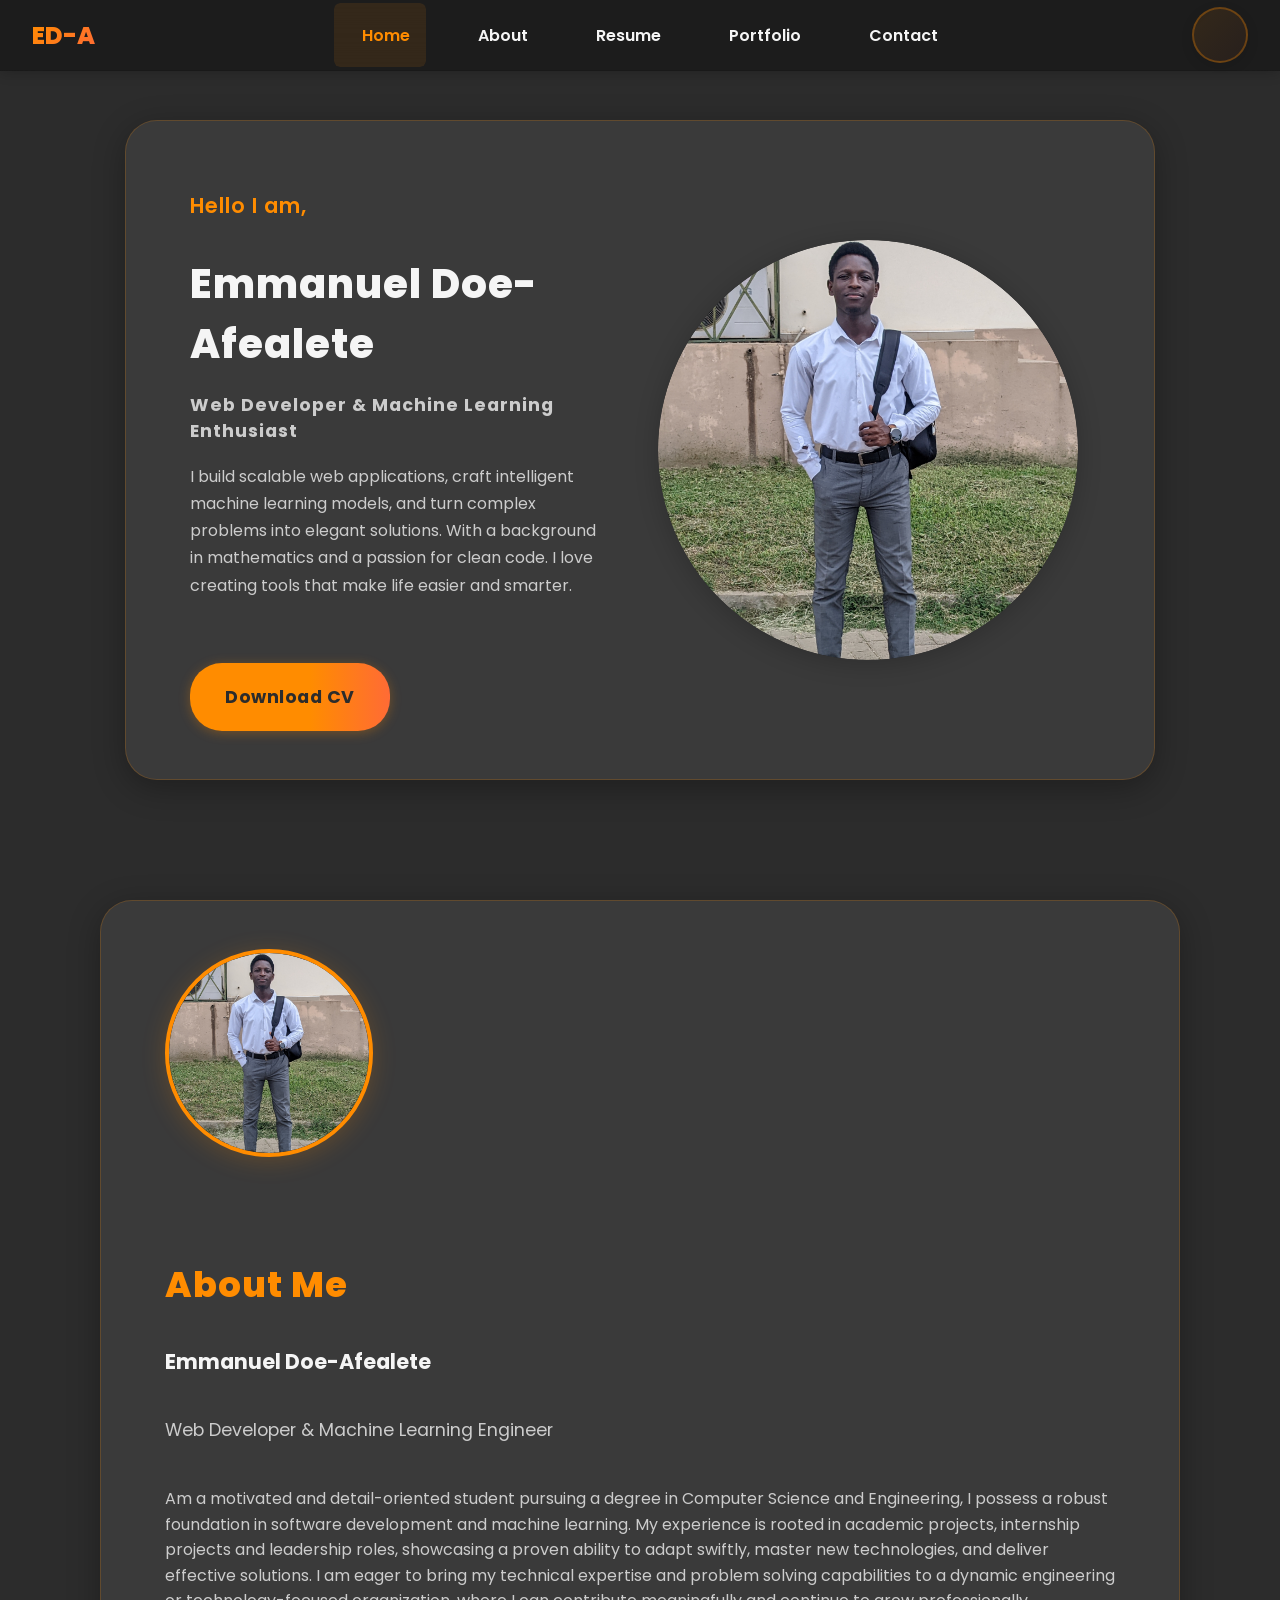
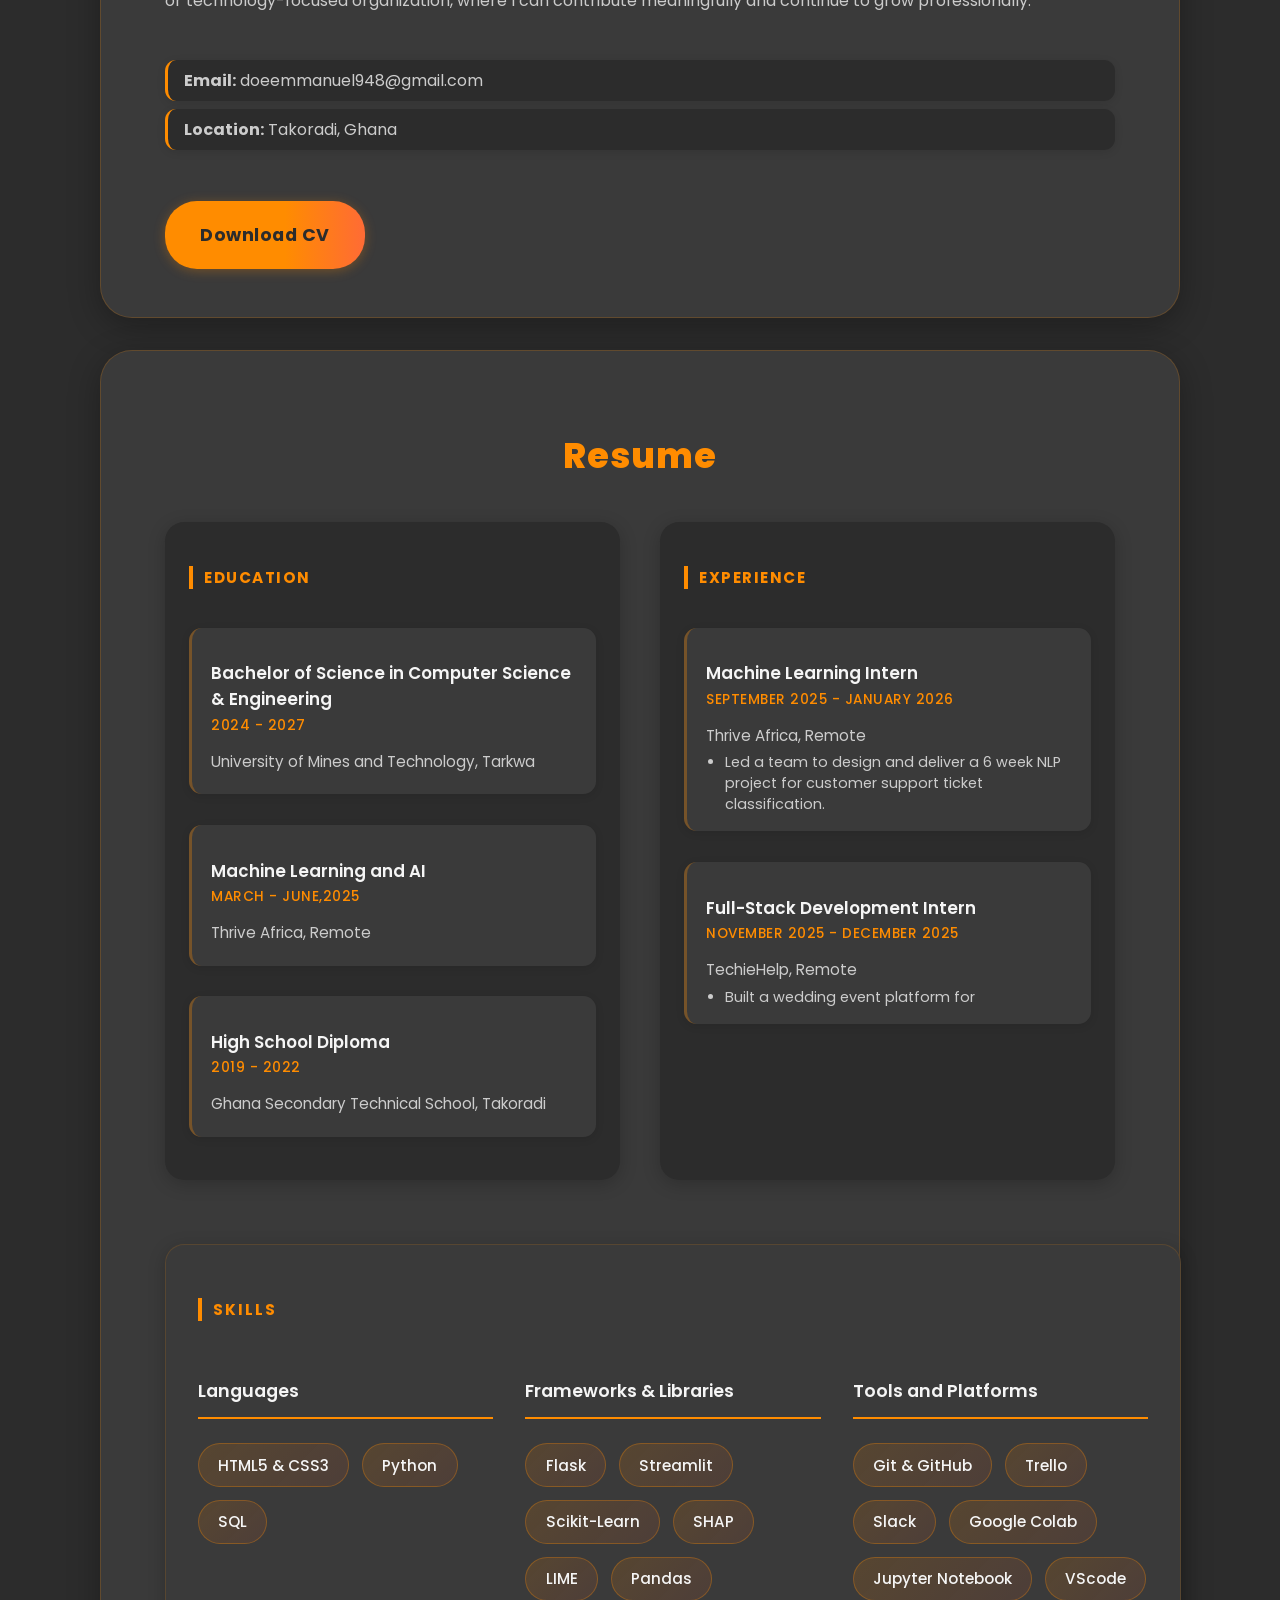
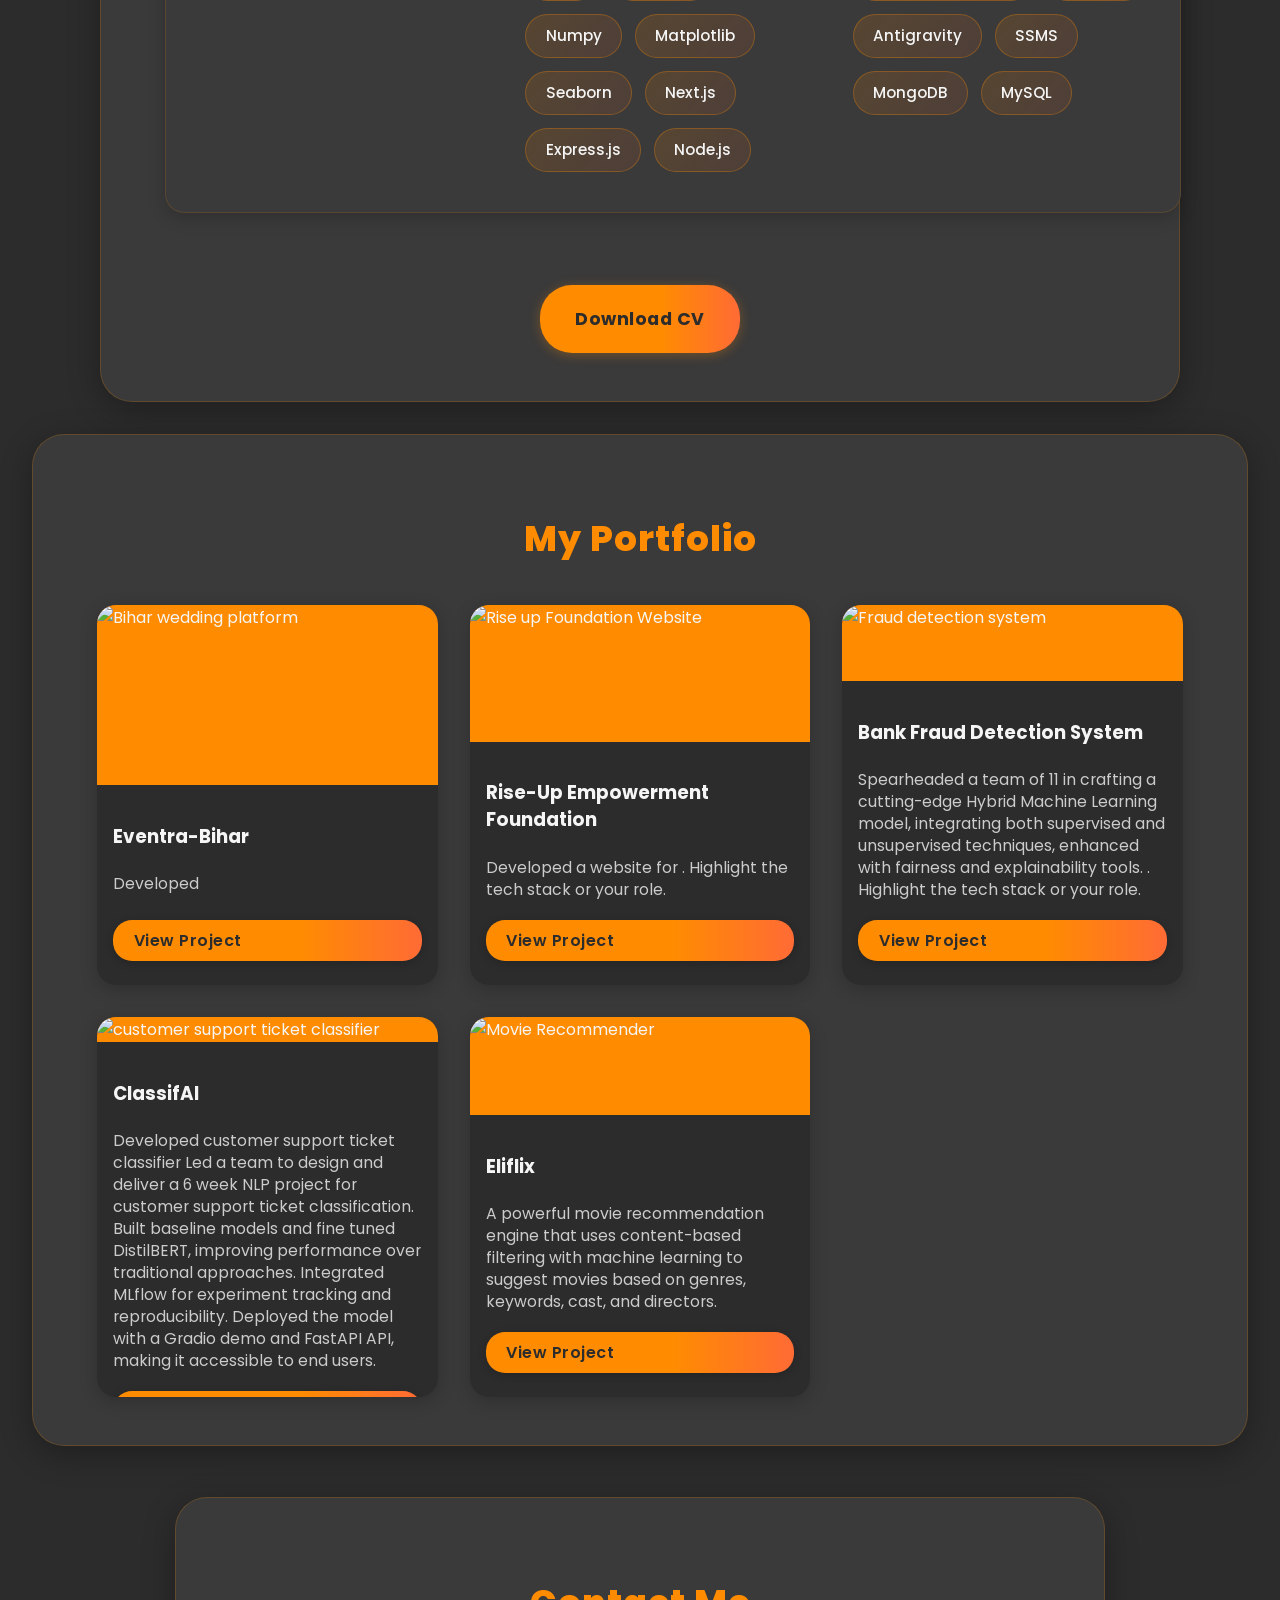
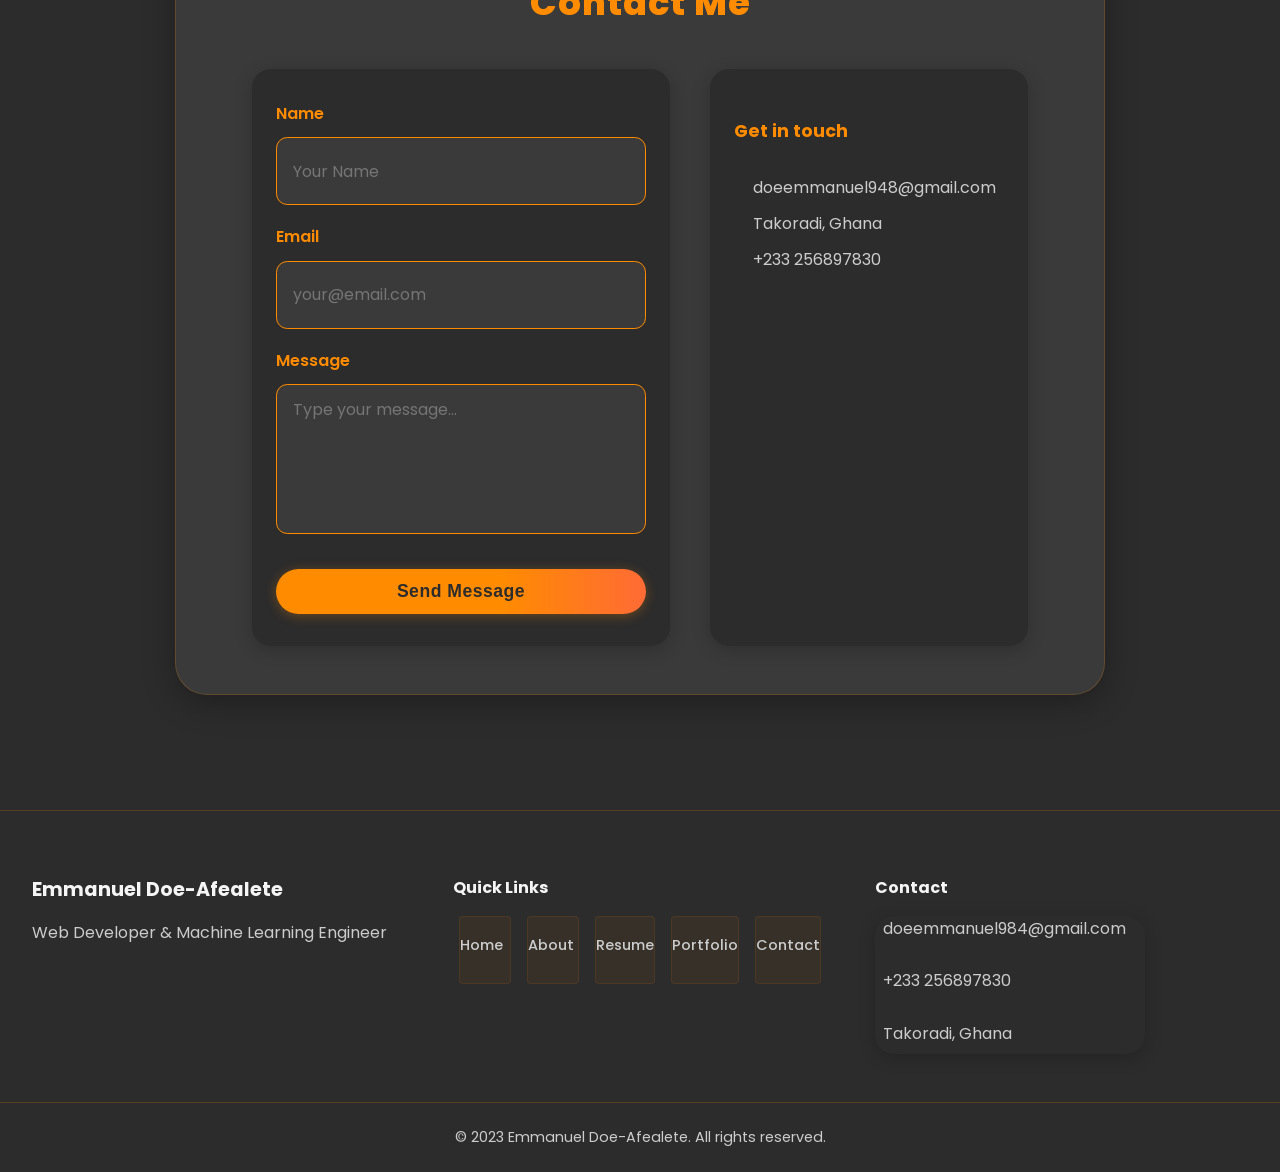
==== index.html @ 12c45332 ".." ====
<!DOCTYPE html>
<html lang="en">

<head>
    <meta chars-et="UTF-8">
    <meta name="viewport" content="width=device-width, initial-scale=1.0">
    <title>Document</title>
    <link href='https://cdn.boxicons.com/fonts/basic/boxicons.min.css' rel='stylesheet'>
    <link rel="stylesheet" href="styles.css">
</head>

<body>
    <nav class="navbar" role="navigation">
        <div class="nav-brand">
            <span>ED-A</span>
        </div>
        <div class="nav-menu">
            <ul class="nav-item">
                <li><a href="#home-page"><i class="bx bx-home"></i>Home</a></li>
                <li><a href="#about-page"><i class="bx bx-user"></i>About</a></li>
                <li><a href="#resume-page"><i class="bx bx-file"></i>Resume</a></li>
                <li><a href="#portfolio-page"><i class="bx bx-briefcase"></i>Portfolio</a></li>
                <li><a href="#contact-page"><i class="bx bx-envelope"></i>Contact</a></li>
            </ul>
        </div>
        <div class="theme-toggle">
            <button id="theme-switcher" aria-label="Toggle theme">
                <i class="bx bx-moon"></i>
            </button>
        </div>
    </nav>

    <!-- Mobile Bottom Navigation -->
    <nav class="mobile-nav" role="navigation">
        <ul class="mobile-nav-list">
            <li><a href="#home-page" class="mobile-nav-link active"><i class="bx bx-home"></i><span>Home</span></a></li>
            <li><a href="#about-page" class="mobile-nav-link"><i class="bx bx-user"></i><span>About</span></a></li>
            <li><a href="#resume-page" class="mobile-nav-link"><i class="bx bx-file"></i><span>Resume</span></a></li>
            <li><a href="#portfolio-page" class="mobile-nav-link"><i class="bx bx-briefcase"></i><span>Portfolio</span></a></li>
            <li><a href="#contact-page" class="mobile-nav-link"><i class="bx bx-envelope"></i><span>Contact</span></a></li>
            <li class="theme-mobile-item">
                <button id="theme-switcher-mobile" aria-label="Toggle theme">
                    <i class="bx bx-moon"></i>
                </button>
            </li>
        </ul>
    </nav>
    <div class="container" id="home-page">
        <section class="section home">
            <div class="home-info">
                <h3>Hello I am,</h3>
                <h1>Emmanuel Doe-Afealete</h1>
                <h3><strong>Web Developer & Machine Learning Enthusiast</strong></h4>
                    <p>I build scalable web applications,
                        craft intelligent machine learning models,
                        and turn complex problems into elegant solutions.
                        With a background in mathematics and a passion for clean code.
                        I love creating tools that make life easier and smarter.

                    </p>
                    <div class="cv-btn">
                        <a href="RESUME.pdf" download> Download CV</a>
                    </div>
                    <div class="btn"></div>

            </div>
            <div class="image-wrapper">
                <img src="me.jpg" alt="profile image">
            </div>
        </section>
    </div>
    <div class="container" id="about-page">
        <section class="section about">
            <div class="about-image">
                <img src="me.jpg" alt="profile image">
            </div>
            <div class="about-info">
                <h1>About Me</h1>
                <h3>Emmanuel Doe-Afealete</h3>
                <h4>Web Developer & Machine Learning Engineer</h4>
                <p>
                    Am a motivated and detail-oriented student pursuing a degree in Computer Science and Engineering, I
                    possess a robust foundation in software development and machine learning. My experience is rooted in
                    academic projects, internship projects and leadership roles, showcasing a proven ability to adapt
                    swiftly, master new technologies, and deliver effective solutions. I am eager to bring my technical
                    expertise and problem solving capabilities to a dynamic engineering or technology-focused
                    organization, where I can contribute meaningfully and continue to grow professionally.
                <ul class="about-details">
                    <li><strong>Email:</strong> doeemmanuel948@gmail.com</li>
                    <li><strong>Location:</strong> Takoradi, Ghana</li>
                </ul>
                <div class="cv-btn">
                    <a href="RESUME.pdf" download>Download CV</a>
                </div>
            </div>
        </section>
    </div>
    <div class="container" id="resume-page">
        <section class="section resume">
            <h1>Resume</h1>
            <div class="resume-columns">
                <div class="resume-col">
                    <h2>Education</h2>
                    <div class="resume-item">
                        <h3>Bachelor of Science in Computer Science & Engineering</h3>
                        <span class="resume-date">2024 - 2027</span>
                        <p>University of Mines and Technology, Tarkwa</p>
                    </div>
                    <div class="resume-item">
                        <h3>Machine Learning and AI</h3>
                        <span class="resume-date">March - June,2025</span>
                        <p>Thrive Africa, Remote</p>
                    </div>
                    <div class="resume-item">
                        <h3>High School Diploma</h3>
                        <span class="resume-date">2019 - 2022</span>
                        <p>Ghana Secondary Technical School, Takoradi</p>
                    </div>
                </div>
                <div class="resume-col">
                    <h2>Experience</h2>
                    <div class="resume-item">
                        <h3>Machine Learning Intern</h3>
                        <span class="resume-date">September 2025 - January 2026</span>
                        <p>Thrive Africa, Remote</p>
                        <ul>
                            <li>Led a team to design and deliver a 6 week NLP project for customer support ticket classification.</li>
                        </ul>
                    </div>
                    <div class="resume-item">
                        <h3>Full-Stack Development Intern</h3>
                        <span class="resume-date">November 2025 - December 2025</span>
                        <p>TechieHelp, Remote</p>
                        <ul>
                            <li>Built a wedding event platform for </li>
                        </ul>
                    </div>
                </div>
            </div>
            <div class="resume-skills">
                <h2>Skills</h2>
                <div class="skills-grid">
                    <div class="skill-category">
                        <h3>Languages</h3>
                        <ul>
                            <li>HTML5 &amp; CSS3</li>
                            <li>Python</li>
                            <li>SQL</li>
                        </ul>
                    </div>
                    <div class="skill-category">
                        <h3>Frameworks & Libraries</h3>
                        <ul>
                            <li>Flask</li>
                            <li>Streamlit</li>
                            <li>Scikit-Learn</li>
                            <li>SHAP</li>
                            <li>LIME</li>
                            <li>Pandas</li>
                            <li>Numpy</li>
                            <li>Matplotlib</li>
                            <li>Seaborn</li>
                            <li>Next.js</li>
                            <li>Express.js</li>
                            <li>Node.js</li>
                        </ul>
                    </div>
                    <div class="skill-category">
                        <h3>Tools and Platforms</h3>
                        <ul>
                            <li>Git &amp; GitHub</li>
                            <li>Trello</li>
                            <li>Slack</li>
                            <li>Google Colab</li>
                            <li>Jupyter Notebook</li>
                            <li>VScode</li>
                            <li>Antigravity</li>
                            <li>SSMS</li>
                            <li>MongoDB</li>
                            <li>MySQL</li>
                        </ul>
                    </div>
                </div>
            </div>
            <div class="cv-btn">
                <a href="RESUME.pdf" download>Download CV</a>
            </div>
        </section>
    </div>
    
    <div class="container" id="portfolio-page">
        <section class="section portfolio">
            <h1>My Portfolio</h1>
            <div class="portfolio-grid">
                <div class="portfolio-card">
                    <img src="images/project3.jpg" alt="Bihar wedding platform ">
                    <div class="portfolio-info">
                        <h3>Eventra-Bihar</h3>
                        <p>Developed</p>
                        <a href="#" target="_blank" class="portfolio-link">View Project</a>
                    </div>
                </div>
                <div class="portfolio-card">
                    <img src="images/project1.jpg" alt="Rise up Foundation Website">
                    <div class="portfolio-info">
                        <h3>Rise-Up Empowerment Foundation </h3>
                        <p>Developed a website for . Highlight the tech stack or your role.</p>
                        <a href="#" target="_blank" class="portfolio-link">View Project</a>
                    </div>
                </div>
                <div class="portfolio-card">
                    <img src="images/project2.jpg" alt="Fraud detection system">
                    <div class="portfolio-info">
                        <h3>Bank Fraud Detection System </h3>
                        <p>Spearheaded a team of 11 in crafting a
                            cutting-edge Hybrid Machine Learning model,
                            integrating both supervised and unsupervised
                            techniques, enhanced with fairness and explainability
                            tools. . Highlight the tech stack or your role.</p>
                        <a href="#" target="_blank" class="portfolio-link">View Project</a>
                    </div>
                </div>
                <div class="portfolio-card">
                    <img src="images/project3.jpg" alt="customer support ticket classifier">
                    <div class="portfolio-info">
                        <h3>ClassifAI</h3>
                        <p>Developed customer support ticket classifier
Led a team to design and deliver a 6 week NLP project for customer support ticket classification.
Built baseline models and fine tuned DistilBERT, improving performance over traditional approaches.
Integrated MLflow for experiment tracking and reproducibility.
Deployed the model with a Gradio demo and FastAPI API, making it accessible to end users.
</p>
                        <a href="#" target="_blank" class="portfolio-link">View Project</a>
                    </div>
                </div>
                <div class="portfolio-card">
                    <img src="images/project3.jpg" alt="Movie Recommender">
                    <div class="portfolio-info">
                        <h3>Eliflix</h3>
                        <p>A powerful movie recommendation engine that uses content-based filtering with machine learning to suggest movies based on genres, keywords, cast, and directors.

</p>
                        <a href="#" target="_blank" class="portfolio-link">View Project</a>
                    </div>
                </div>
                <!-- Add more portfolio-card blocks as needed -->
            </div>
        </section>
    </div>
    <div class="container" id="contact-page">
        <section class="section contact">
            <h1>Contact Me</h1>
            <div class="contact-content">
                <form action="https://formspree.io/f/xeokllve" method="POST" class="contact-form" autocomplete="off">
                    <div class="form-group">
                        <label for="name">Name</label>
                        <input type="text" id="name" name="name" required placeholder="Your Name">
                    </div>
                    <div class="form-group">
                        <label for="email">Email</label>
                        <input type="email" id="email" name="email" required placeholder="your@email.com">
                    </div>
                    <div class="form-group">
                        <label for="message">Message</label>
                        <textarea id="message" name="message" rows="5" required
                            placeholder="Type your message..."></textarea>
                    </div>
                    <button type="submit" class="cv-btn">Send Message</button>
                </form>
                <div class="contact-info">
                    <h3>Get in touch</h3>
                    <ul>
                        <li><i class="bx bx-envelope"></i> doeemmanuel948@gmail.com</li>
                        <li><i class="bx bx-map"></i> Takoradi, Ghana</li>
                        <li><i class="bx bx-phone"></i> +233 256897830</li>
                    </ul>
                    <div class="contact-social">
                        <a href="#" target="_blank"><i class="bx bxl-github"></i></a>
                        <a href="#" target="_blank"><i class="bx bxl-linkedin"></i></a>
                        <a href="#" target="_blank"><i class="bx bxl-twitter"></i></a>
                    </div>
                </div>
            </div>
        </section>
    </div>
    <script src="scripts.js"></script>
    <div class="nav-backdrop" aria-hidden="true"></div>
    <footer class="footer">
        <div class="footer-content">
            <div class="footer-section">
                <h3>Emmanuel Doe-Afealete</h3>
                <p>Web Developer & Machine Learning Engineer</p>
                <div class="social-links">
                    <a href="https://github.com/yourusername" target="blank" rel="noopener">
                        <i class='bx bxl-github'></i>
                    </a>
                    <a href="https://linkedin.com/in/yourusername" target="_blank" rel="noopener">
                        <i class='bx bxl-linkedin'></i>
                    </a>
                    <a href="https://twitter.com/yourusername" target="_blank" rel="noopener">
                        <i class='bx bxl-twitter'></i>
                    </a>
                </div>
            </div>
            <div class="footer-section">
                <h4>Quick Links</h4>
                <ul class="footer-nav">
                    <li><a href="#home-page"><i class="bx bx-home"></i><span>Home</span></a></li>
                    <li><a href="#about-page"><i class="bx bx-user"></i><span>About</span></a></li>
                    <li><a href="#resume-page"><i class="bx bx-file"></i><span>Resume</span></a></li>
                    <li><a href="#portfolio-page"><i class="bx bx-briefcase"></i><span>Portfolio</span></a></li>
                    <li><a href="#contact-page"><i class="bx bx-envelope"></i><span>Contact</span></a></li>
                </ul>
            </div>
            <div class="footer-section">
                <h4>Contact</h4>
                <ul class="contact-info">
                    <li><i class='bx bx-envelope'></i> doeemmanuel984@gmail.com</li>
                    <li><i class='bx bx-phone'></i>+233 256897830</li>
                    <li><i class='bx bx-map'></i> Takoradi, Ghana</li>
                </ul>
            </div>
        </div>
        <div class="footer-bottom">
            <p>&copy; 2023 Emmanuel Doe-Afealete. All rights reserved.</p>
        </div>
    </footer>
</body>

</html>
---- styles.css ----
@import url('https://fonts.googleapis.com/css2?family=Poppins:wght@300;400;600;700;800;900&display=swap');

:root {
    --bg-primary: #2c2c2c; /* Greyish black background */
    --bg-secondary: #3a3a3a; /* Slightly lighter grey for cards */
    --bg-accent: #ff8c00; /* Sunny brownish-orange */
    --text-primary: #f5f5f5; /* Light grey text */
    --text-secondary: #cccccc; /* Medium grey text */
    --text-accent: #ff8c00; /* Accent text color */
    --border: rgba(255, 140, 0, 0.2); /* Subtle orange border */
    /* navbar background used by both themes */
    --nav-bg: rgba(26,26,26,0.85);
}

/* Light Mode Variables */
[data-theme="light"] {
    --bg-primary: #ffffff; /* White background */
    --bg-secondary: #f8f9fa; /* Light grey for cards */
    --bg-accent: #ff8c00; /* Keep accent color */
    --text-primary: #2c2c2c; /* Dark text */
    --text-secondary: #6c757d; /* Medium grey text */
    --text-accent: #ff8c00; /* Accent text color */
    --border: rgba(255, 140, 0, 0.3); /* Subtle orange border */
}

/* Light Mode Specific Adjustments */
[data-theme="light"] {
    --nav-bg: rgba(255, 255, 255, 0.95);
}

[data-theme="light"] .navbar {
    /* additional shadows if needed */
    box-shadow: 0 4px 20px rgba(0, 0, 0, 0.1), 0 0 40px rgba(0, 0, 0, 0.05);
    border-bottom: 1px solid rgba(0, 0, 0, 0.05);
}

[data-theme="light"] .mobile-nav {
    background: rgba(255, 255, 255, 0.95);
    border-top: 1px solid rgba(0, 0, 0, 0.1);
    box-shadow: 0 -4px 20px rgba(0, 0, 0, 0.1), 0 0 40px rgba(0, 0, 0, 0.05);
}

[data-theme="light"] .section {
    background: var(--bg-secondary);
    border: 1px solid rgba(0, 0, 0, 0.05);
    box-shadow: 0 8px 32px rgba(0, 0, 0, 0.08);
}

[data-theme="light"] .resume-skills {
    background: var(--bg-primary);
    border: 1px solid rgba(0, 0, 0, 0.08);
    box-shadow: 0 8px 32px rgba(0, 0, 0, 0.06);
}

[data-theme="light"] .footer {
    background: var(--bg-secondary);
    border-top: 1px solid rgba(0, 0, 0, 0.08);
}

body {
    margin: 0;
    background-color: var(--bg-primary); /* Greyish black background */
    padding: 0;
    min-height: 100vh;
    color: var(--text-primary); /* Light grey text */
    font-family: 'Poppins', Arial, sans-serif;
    box-sizing: border-box;
}

/* Navbar Base Styles */
.navbar {
    position: fixed;
    top: 0;
    left: 0;
    right: 0;
    height: clamp(56px, 8vh, 80px);
    /* use a themeable translucent backdrop for a glassmorphic, professional feel */
    background: var(--nav-bg, rgba(255,255,255,0.85));
    backdrop-filter: saturate(180%) blur(20px);
    -webkit-backdrop-filter: saturate(180%) blur(20px);
    box-shadow: 0 2px 12px rgba(0, 0, 0, 0.2);
    display: flex;
    align-items: center;
    padding: 0 clamp(1rem, 4vw, 3rem);
    z-index: 1000;
    justify-content: space-between;
    gap: clamp(1rem, 3vw, 3rem);
    border-bottom: 1px solid rgba(0,0,0,0.1);
    animation: slideInFromTop 0.8s cubic-bezier(0.4, 0, 0.2, 1);
}

@keyframes slideInFromTop {
    from {
        transform: translateY(-100%);
        opacity: 0;
    }
    to {
        transform: translateY(0);
        opacity: 1;
    }
}

.nav-brand {
    font-size: clamp(1.1rem, 3vw, 1.8rem);
    font-weight: 800;
    color: var(--text-primary);
    position: relative;
    flex-shrink: 0;
}

.nav-brand span {
    background: linear-gradient(135deg, var(--bg-accent), #ff6b35, #ff8c00);
    -webkit-background-clip: text;
    background-clip: text;
    color: transparent;
    background-size: 200% 200%;
    animation: gradientShift 3s ease-in-out infinite;
}

@keyframes gradientShift {
    0%, 100% { background-position: 0% 50%; }
    50% { background-position: 100% 50%; }
}

@keyframes shake {
    0%, 100% { transform: translateX(0); }
    10%, 30%, 50%, 70%, 90% { transform: translateX(-2px); }
    20%, 40%, 60%, 80% { transform: translateX(2px); }
}

/* Navigation Menu */
.nav-menu {
    display: flex;
    align-items: center;
}

.nav-item {
    list-style: none;
    margin: 0;
    padding: 0;
    display: flex;
    flex-direction: row;
    gap: clamp(0.25rem, 1vw, 1rem);
    flex-wrap: wrap;
    align-items: center;
}

.nav-item li a {
    display: flex;
    align-items: center;
    gap: clamp(0.25rem, 1vw, 0.75rem);
    padding: clamp(0.5rem, 2vh, 1rem) clamp(0.75rem, 2vw, 1.5rem);
    color: var(--text-primary);
    text-decoration: none;
    font-weight: 600;
    font-size: clamp(0.9rem, 2.5vw, 1.1rem);
    border-radius: 6px;
    transition: color 0.3s ease, background 0.3s ease;
    white-space: nowrap;
    position: relative;
    overflow: hidden;
    border: none;
    min-height: clamp(36px, 6vh, 48px);
}

.nav-item li a::before {
    /* subtle touch just to support hover backgrounds when needed */
    content: '';
    position: absolute;
    inset: 0;
    border-radius: 6px;
    background: rgba(var(--bg-accent-rgb, 255,140,0), 0.1);
    opacity: 0;
    transition: opacity 0.3s ease;
    z-index: 0;
}

.nav-item li a i {
    font-size: clamp(0.9rem, 3vw, 1.3rem);
    color: var(--bg-accent);
    transition: all 0.3s ease;
    position: relative;
    z-index: 1;
    flex-shrink: 0;
}

.nav-item li a span {
    position: relative;
    z-index: 1;
}

.nav-item li a:hover,
.nav-item li.active a {
    color: var(--bg-accent);
}

.nav-item li a:hover::before,
.nav-item li.active a::before {
    opacity: 1;
}

.nav-item li a:hover i,
.nav-item li.active a i {
    color: var(--bg-accent);
    transform: none;
}

/* Ultra-wide screens (2560px+) */
@media (min-width: 2560px) {
    .navbar {
        height: 90px;
        padding: 0 4rem;
        gap: 4rem;
    }

    .nav-brand {
        font-size: 2.2rem;
    }

    .nav-item li a {
        padding: 1.2rem 2rem;
        font-size: 1.3rem;
    }

    .nav-item li a i {
        font-size: 1.6rem;
    }

    #theme-switcher {
        width: 64px;
        height: 64px;
    }

    #theme-switcher i {
        font-size: 1.8rem;
    }
}

/* Large desktop screens (1920px - 2559px) */
@media (min-width: 1920px) and (max-width: 2559px) {
    .navbar {
        height: 80px;
        padding: 0 3rem;
        gap: 3rem;
    }

    .nav-brand {
        font-size: 1.9rem;
    }

    .nav-item li a {
        padding: 1rem 1.75rem;
        font-size: 1.2rem;
    }

    .nav-item li a i {
        font-size: 1.4rem;
    }

    #theme-switcher {
        width: 60px;
        height: 60px;
    }

    #theme-switcher i {
        font-size: 1.7rem;
    }
}

/* Standard desktop screens (1440px - 1919px) */
@media (min-width: 1440px) and (max-width: 1919px) {
    .navbar {
        height: 75px;
        padding: 0 2.5rem;
        gap: 2.5rem;
    }

    .nav-brand {
        font-size: 1.7rem;
    }

    .nav-item li a {
        padding: 0.9rem 1.5rem;
        font-size: 1.1rem;
    }

    .nav-item li a i {
        font-size: 1.3rem;
    }

    #theme-switcher {
        width: 56px;
        height: 56px;
    }

    #theme-switcher i {
        font-size: 1.6rem;
    }
}

/* Desktop screens (1024px - 1439px) */
@media (min-width: 1024px) and (max-width: 1439px) {
    .navbar {
        height: 70px;
        padding: 0 2rem;
        gap: 2rem;
    }

    .nav-brand {
        font-size: 1.5rem;
    }

    .nav-item li a {
        padding: 0.8rem 1.25rem;
        font-size: 1rem;
    }

    .nav-item li a i {
        font-size: 1.2rem;
    }

    #theme-switcher {
        width: 52px;
        height: 52px;
    }

    #theme-switcher i {
        font-size: 1.5rem;
    }
}

/* Tablet landscape (769px - 1023px) */
@media (min-width: 769px) and (max-width: 1023px) {
    .navbar {
        height: 65px;
        padding: 0 1.5rem;
        gap: 1.5rem;
    }

    .nav-brand {
        font-size: 1.4rem;
    }

    .nav-item {
        gap: 0.75rem;
    }

    .nav-item li a {
        padding: 0.7rem 1rem;
        font-size: 0.95rem;
    }

    .nav-item li a i {
        font-size: 1.1rem;
    }

    #theme-switcher {
        width: 48px;
        height: 48px;
    }

    #theme-switcher i {
        font-size: 1.4rem;
    }
}

/* Tablet portrait (481px - 768px) */
@media (min-width: 481px) and (max-width: 768px) {
    .navbar {
        height: 60px;
        padding: 0 1.2rem;
        gap: 1.2rem;
    }

    .nav-brand {
        font-size: 1.2rem;
    }

    .nav-item {
        gap: 0.5rem;
    }

    .nav-item li a {
        padding: 0.6rem 0.9rem;
        font-size: 0.9rem;
    }

    .nav-item li a i {
        font-size: 1rem;
    }

    #theme-switcher {
        width: 44px;
        height: 44px;
    }

    #theme-switcher i {
        font-size: 1.3rem;
    }
}

/* Mobile landscape (321px - 480px) */
@media (min-width: 321px) and (max-width: 480px) {
    .navbar {
        height: 56px;
        padding: 0 0.75rem;
        gap: 0.5rem;
    }

    .nav-brand {
        font-size: 1rem;
        flex-shrink: 1;
        min-width: 0;
        overflow: hidden;
        text-overflow: ellipsis;
        white-space: nowrap;
    }

    .nav-item {
        gap: 0.25rem;
        flex: 1;
        justify-content: flex-start;
        overflow: hidden;
    }

    .nav-item li a {
        padding: 0.35rem 0.5rem;
        font-size: 0.75rem;
        min-width: 0;
        flex-shrink: 1;
    }

    .nav-item li a i {
        font-size: 0.85rem;
    }

    #theme-switcher {
        width: 40px;
        height: 40px;
        flex-shrink: 0;
    }

    #theme-switcher i {
        font-size: 1.1rem;
    }
}

/* Very small screens (under 280px) */
@media (max-width: 280px) {
    .navbar {
        height: 44px;
        padding: 0 0.3rem;
        gap: 0.2rem;
    }

    .nav-brand {
        font-size: 0.8rem;
        max-width: 60px;
    }

    .nav-item {
        gap: 0.1rem;
        flex: 1;
        min-width: 0;
    }

    .nav-item li a {
        padding: 0.25rem 0.3rem;
        font-size: 0.65rem;
        max-width: 50px;
    }

    .nav-item li a i {
        font-size: 0.7rem;
    }

    #theme-switcher {
        width: 32px;
        height: 32px;
    }

    #theme-switcher i {
        font-size: 0.9rem;
    }
}

/* Theme Toggle */
.theme-toggle {
    display: flex;
    align-items: center;
}

#theme-switcher {
    background: linear-gradient(135deg, rgba(255, 140, 0, 0.1), rgba(255, 107, 53, 0.05));
    border: 2px solid rgba(255, 140, 0, 0.3);
    border-radius: 50%;
    width: clamp(40px, 8vw, 56px);
    height: clamp(40px, 8vw, 56px);
    display: flex;
    align-items: center;
    justify-content: center;
    cursor: pointer;
    color: var(--text-primary);
    transition: all 0.4s cubic-bezier(0.4, 0, 0.2, 1);
    position: relative;
    overflow: hidden;
    box-shadow: 0 4px 12px rgba(0, 0, 0, 0.15);
}

#theme-switcher::before {
    content: '';
    position: absolute;
    inset: 0;
    border-radius: 50%;
    background: linear-gradient(135deg, var(--bg-accent), #ff6b35);
    opacity: 0;
    transition: opacity 0.3s ease;
    z-index: 0;
}

#theme-switcher:hover {
    transform: scale(1.05) rotate(5deg);
    box-shadow: 0 6px 20px rgba(255, 140, 0, 0.3);
}

#theme-switcher:hover::before {
    opacity: 1;
}

#theme-switcher:active {
    transform: scale(0.95) rotate(5deg);
}

#theme-switcher i {
    transition: all 0.4s cubic-bezier(0.4, 0, 0.2, 1);
    position: relative;
    z-index: 1;
    font-size: clamp(1.1rem, 4vw, 1.6rem);
}

/* Mobile Bottom Navigation */
.mobile-nav {
    display: none;
    position: fixed;
    bottom: 0;
    left: 0;
    right: 0;
    background: var(--nav-bg);
    backdrop-filter: saturate(180%) blur(20px);
    -webkit-backdrop-filter: saturate(180%) blur(20px);
    border-top: 1px solid rgba(0,0,0,0.1);
    box-shadow: 0 -2px 12px rgba(0, 0, 0, 0.2);
    z-index: 1000;
    padding: clamp(0.5rem, 2vh, 1rem) clamp(0.75rem, 3vw, 1.5rem);
    border-radius: 0;
    margin: 0;
    width: 100%;
    max-width: 100%;
}

.mobile-nav-list {
    display: flex;
    list-style: none;
    margin: 0;
    padding: 0;
    justify-content: space-around;
    align-items: center;
    position: relative;
}

.mobile-nav-link {
    display: flex;
    flex-direction: column;
    align-items: center;
    gap: clamp(0.25rem, 1vh, 0.5rem);
    padding: clamp(0.5rem, 1.5vh, 1rem);
    text-decoration: none;
    color: var(--text-secondary);
    border-radius: 8px;
    transition: color 0.3s ease;
    min-height: clamp(56px, 10vh, 72px);
    min-width: clamp(56px, 10vh, 72px);
    justify-content: center;
    position: relative;
    overflow: hidden;
}

.mobile-nav-link::before {
    content: '';
    position: absolute;
    top: 0;
    left: 50%;
    transform: translateX(-50%);
    width: 0;
    height: 3px;
    background: var(--bg-accent);
    border-radius: 2px;
    transition: width 0.3s ease;
    z-index: 1;
}

.mobile-nav-link::after {
    content: '';
    position: absolute;
    inset: 0;
    border-radius: 8px;
    background: rgba(var(--bg-accent-rgb,255,140,0), 0.05);
    opacity: 0;
    transition: opacity 0.3s ease;
    z-index: 0;
}

.mobile-nav-link i {
    font-size: clamp(1.2rem, 4vw, 1.8rem);
    transition: all 0.4s cubic-bezier(0.4, 0, 0.2, 1);
    position: relative;
    z-index: 2;
}

.mobile-nav-link span {
    font-size: clamp(0.65rem, 2vw, 0.85rem);
    font-weight: 600;
    transition: all 0.3s ease;
    position: relative;
    z-index: 2;
    letter-spacing: 0.025em;
}

.mobile-nav-link:hover,
.mobile-nav-link.active {
    color: var(--bg-accent);
}

.mobile-nav-link:hover::after,
.mobile-nav-link.active::after {
    opacity: 0;
}

.mobile-nav-link.active::before {
    width: 0;
}

.mobile-nav-link.active {
    box-shadow: none;
}

.mobile-nav-link:hover i,
.mobile-nav-link.active i {
    transform: translateY(-2px) scale(1.1);
    color: var(--bg-accent);
}

.mobile-nav-link:hover span,
.mobile-nav-link.active span {
    color: var(--bg-accent);
    transform: translateY(-1px);
}

/* Theme switcher in mobile nav */
.theme-mobile-item {
    display: flex;
    align-items: center;
    justify-content: center;
    min-height: clamp(56px, 10vh, 72px);
    min-width: clamp(56px, 10vh, 72px);
}

.theme-mobile-item button {
    background: none;
    border: none;
    color: var(--text-secondary);
    font-size: clamp(1.2rem, 4vw, 1.8rem);
    padding: clamp(0.5rem, 1.5vh, 1rem);
    border-radius: 8px;
    transition: color 0.3s ease;
    cursor: pointer;
    display: flex;
    align-items: center;
    justify-content: center;
    position: relative;
    overflow: hidden;
}

.theme-mobile-item button:hover,
.theme-mobile-item button:focus {
    color: var(--bg-accent);
    outline: none;
}

.theme-mobile-item button i {
    transition: all 0.3s ease;
}

/* Show mobile nav on small screens */
@media (max-width: 768px) {
    .mobile-nav {
        display: block;
    }

    /* Hide desktop nav on mobile */
    .navbar .nav-menu {
        display: none;
    }

    .navbar {
        justify-content: space-between;
        padding: 0 1.5rem;
    }

    /* Hide desktop theme switcher on mobile */
    .theme-toggle {
        display: none;
    }

    /* Add bottom padding to body to account for mobile nav */
    body {
        padding-bottom: 100px;
    }

    /* Add a subtle slide-in animation for mobile nav */
    .mobile-nav {
        animation: slideInFromBottom 0.6s cubic-bezier(0.4, 0, 0.2, 1);
    }

    @keyframes slideInFromBottom {
        from {
            transform: translateX(-50%) translateY(100%);
            opacity: 0;
        }
        to {
            transform: translateX(-50%) translateY(0);
            opacity: 1;
        }
    }
}

/* Mobile navigation specific breakpoints */

/* Large mobile devices (481px - 768px) */
@media (min-width: 481px) and (max-width: 768px) {
    .mobile-nav-link {
        min-height: 68px;
        min-width: 68px;
        padding: 0.8rem;
    }

    .mobile-nav-link i {
        font-size: 1.6rem;
    }

    .mobile-nav-link span {
        font-size: 0.8rem;
    }
}

/* Standard mobile devices (321px - 480px) */
@media (min-width: 321px) and (max-width: 480px) {
    .mobile-nav-link {
        min-height: 64px;
        min-width: 64px;
        padding: 0.75rem;
    }

    .mobile-nav-link i {
        font-size: 1.5rem;
    }

    .mobile-nav-link span {
        font-size: 0.75rem;
    }
}

/* Small mobile devices (up to 320px) */
@media (max-width: 320px) {
    .mobile-nav {
        padding: 0.5rem 0.75rem;
        bottom: 0.75rem;
        width: calc(100% - 0.75rem);
    }

    .mobile-nav-link {
        min-height: 56px;
        min-width: 56px;
        padding: 0.6rem;
        gap: 0.2rem;
    }

    .mobile-nav-link i {
        font-size: 1.3rem;
    }

    .mobile-nav-link span {
        font-size: 0.7rem;
    }

    body {
        padding-bottom: 70px;
    }
}

/* --- Resume Section Styles --- */
.section.resume {
    border: 1px solid var(--border);
    background: var(--bg-secondary);
    border-radius: 2rem;
    box-shadow: 0 8px 32px rgba(0,0,0,0.3);
    padding: 3rem 4rem;
    max-width: 950px;
    width: 100%;
    margin: 2rem auto;
    display: flex;
    flex-direction: column;
    align-items: center;
}

@media (max-width: 768px) {
    .section.resume {
        padding: 2rem 1.5rem;
        border-radius: 1.2rem;
    }
}

@media (max-width: 480px) {
    .section.resume {
        padding: 1.5rem 1rem;
        margin: 1.5rem auto;
    }
}

.section.resume h1 {
    font-size: 2.2rem;
    font-weight: 800;
    color: var(--bg-accent);
    margin-bottom: 2.5rem;
    letter-spacing: 1px;
    text-align: center;
}

@media (max-width: 768px) {
    .section.resume h1 {
        font-size: 1.8rem;
        margin-bottom: 2rem;
    }
}

@media (max-width: 480px) {
    .section.resume h1 {
        font-size: 1.5rem;
        margin-bottom: 1.5rem;
    }
}

.resume-columns {
    display: grid;
    grid-template-columns: repeat(2, 1fr);
    gap: 2.5rem;
    margin-bottom: 2.5rem;
    width: 100%;
    justify-content: center;
}

@media (max-width: 900px) {
    .resume-columns {
        grid-template-columns: repeat(2, 1fr);
        gap: 2rem;
    }
}

@media (max-width: 768px) {
    .resume-columns {
        grid-template-columns: 1fr;
        gap: 1.5rem;
        margin-bottom: 2rem;
    }
}

@media (max-width: 480px) {
    .resume-columns {
        gap: 1rem;
        margin-bottom: 1.5rem;
    }
}

.resume-col {
    flex: 1 1 calc(50% - 1.25rem);
    background: var(--bg-primary);
    border-radius: 1.2rem;
    box-shadow: 0 4px 18px rgba(0,0,0,0.2);
    padding: 2rem 1.5rem;
    margin-bottom: 1.5rem;
    display: flex;
    flex-direction: column;
    gap: 1.2rem;
}

@media (max-width: 900px) {
    .resume-col {
        flex: 1 1 calc(50% - 0.75rem);
    }
}

@media (max-width: 768px) {
    .resume-col {
        max-width: 100%;
        flex: 1 1 100%;
        padding: 1.5rem 1.2rem;
    }
}

@media (max-width: 480px) {
    .resume-col {
        padding: 1.2rem 1rem;
    }
}

.resume-col h2 {
    color: var(--bg-accent);
    font-size: 1.2rem;
    margin-bottom: 1.2rem;
    font-weight: 700;
    letter-spacing: 1px;
    border-left: 4px solid var(--bg-accent);
    padding-left: 0.7rem;
    text-transform: uppercase;
    font-size: 0.95rem;
    letter-spacing: 1.5px;
}

@media (max-width: 480px) {
    .resume-col h2 {
        font-size: 0.9rem;
        margin-bottom: 1rem;
    }
}

.resume-item {
    background: var(--bg-secondary);
    border-radius: 0.8rem;
    box-shadow: 0 2px 8px rgba(0,0,0,0.1);
    padding: 1rem 1.2rem;
    margin-bottom: 0.7rem;
    transition: all 0.3s ease;
    border-left: 3px solid rgba(255, 140, 0, 0.3);
}

.resume-item:hover {
    box-shadow: 0 4px 18px rgba(255, 140, 0, 0.2);
    border-left-color: var(--bg-accent);
    transform: translateX(4px);
}

.resume-item h3 {
    color: var(--text-primary);
    font-size: 1.05rem;
    margin-bottom: 0.2rem;
    font-weight: 600;
}

.resume-date {
    color: var(--bg-accent);
    font-size: 0.85rem;
    margin-bottom: 0.3rem;
    display: block;
    font-weight: 500;
    text-transform: uppercase;
    letter-spacing: 0.5px;
}

.resume-item p {
    color: var(--text-secondary);
    font-size: 0.95rem;
    margin-bottom: 0.3rem;
    line-height: 1.5;
}

.resume-item ul {
    margin: 0.3rem 0 0 1.2rem;
    padding: 0;
    color: var(--text-secondary);
    font-size: 0.9rem;
}

@media (max-width: 480px) {
    .resume-item {
        padding: 0.8rem 1rem;
        margin-bottom: 0.6rem;
    }
    .resume-item h3 {
        font-size: 1rem;
    }
    .resume-date {
        font-size: 0.8rem;
    }
    .resume-item p {
        font-size: 0.9rem;
    }
}

/* resume-skills section */
.resume-skills {
    background: var(--bg-secondary);
    border-radius: 1.2rem;
    box-shadow: 0 4px 18px rgba(0,0,0,0.2);
    padding: 2.5rem 2rem;
    width: 100%;
    max-width: 1000px;
    margin: 0 auto 2.5rem auto;
    border: 1px solid rgba(255, 140, 0, 0.15);
}

.resume-skills h2 {
    color: var(--bg-accent);
    font-size: 1.2rem;
    margin-bottom: 2.5rem;
    font-weight: 700;
    letter-spacing: 1px;
    border-left: 4px solid var(--bg-accent);
    padding-left: 0.7rem;
    text-transform: uppercase;
    font-size: 0.95rem;
    letter-spacing: 2px;
}

.skills-grid {
    display: grid;
    grid-template-columns: repeat(auto-fit, minmax(250px, 1fr));
    gap: 2rem;
    width: 100%;
}

.skill-category h3 {
    color: var(--text-primary);
    font-size: 1.1rem;
    margin-bottom: 1.5rem;
    font-weight: 600;
    border-bottom: 2px solid var(--bg-accent);
    padding-bottom: 0.8rem;
}

.resume-skills ul {
    display: flex;
    flex-wrap: wrap;
    gap: 0.8rem;
    list-style: none;
    padding: 0;
    color: var(--text-secondary);
    font-size: 0.95rem;
    margin: 0;
}

.resume-skills ul li {
    background: linear-gradient(135deg, rgba(255, 140, 0, 0.15), rgba(255, 107, 53, 0.1));
    color: var(--text-primary);
    padding: 0.6rem 1.2rem;
    border-radius: 2rem;
    border: 1px solid rgba(255, 140, 0, 0.3);
    font-weight: 500;
    transition: all 0.3s ease;
}

.resume-skills ul li:hover {
    background: linear-gradient(135deg, var(--bg-accent), #ff6b35);
    color: var(--bg-primary);
    border-color: var(--bg-accent);
    transform: translateY(-2px);
    box-shadow: 0 4px 12px rgba(255, 140, 0, 0.3);
}

@media (max-width: 768px) {
    .resume-skills {
        padding: 2rem 1.5rem;
    }
    .resume-skills h2 {
        margin-bottom: 2rem;
        font-size: 0.9rem;
    }
    .skills-grid {
        grid-template-columns: repeat(2, 1fr);
        gap: 1.5rem;
    }
    .skill-category h3 {
        font-size: 1rem;
        margin-bottom: 1.2rem;
    }
}

@media (max-width: 480px) {
    .resume-skills {
        padding: 1.5rem 1rem;
    }
    .resume-skills h2 {
        font-size: 0.85rem;
        margin-bottom: 1.5rem;
    }
    .skills-grid {
        grid-template-columns: 1fr;
        gap: 1.5rem;
    }
    .skill-category h3 {
        font-size: 0.95rem;
        margin-bottom: 1rem;
    }
    .resume-skills ul {
        gap: 0.6rem;
    }
    .resume-skills ul li {
        padding: 0.5rem 1rem;
        font-size: 0.9rem;
    }
}

.cv-btn {
    display: inline-flex;
    align-items: center;
    justify-content: center;
    padding: 0.75rem 2.2rem;
    border-radius: 2rem;
    background: linear-gradient(90deg, var(--bg-accent) 60%, #ff6b35 100%);
    color: var(--bg-primary);
    font-weight: 700;
    font-size: 1.1rem;
    border: none;
    outline: none;
    box-shadow: 0 2px 12px rgba(255, 140, 0, 0.3);
    transition: all 0.3s ease;
    margin: 2rem auto 0 auto;
    cursor: pointer;
    text-align: center;
    text-decoration: none;
    letter-spacing: 0.5px;
    min-height: 44px;
    white-space: nowrap;
}

@media (max-width: 480px) {
    .cv-btn {
        font-size: 1rem;
        padding: 0.65rem 1.8rem;
        margin: 1.5rem auto 0 auto;
    }
}

.cv-btn a {
    color: inherit;
    text-decoration: none;
    display: block;
    width: 100%;
    height: 100%;
}

.cv-btn:hover, .cv-btn:focus {
    background: linear-gradient(90deg, #ff6b35, var(--bg-accent));
    color: var(--bg-primary);
    box-shadow: 0 4px 24px rgba(255, 140, 0, 0.4);
    transform: translateY(-2px) scale(1.03);
}

.cv-btn:active {
    transform: translateY(0) scale(1);
}

.about-info .cv-btn {
    margin: 1rem 0 0 0;
    align-self: flex-start;
}

/* --- Portfolio Section Styles --- */
.section.portfolio {
    border: 1px solid var(--border);
    background: var(--bg-secondary);
    border-radius: 2rem;
    box-shadow: 0 8px 32px rgba(0,0,0,0.3);
    padding: 3rem 4rem;
    max-width: 1100px;
    width: 100%;
    margin: 0 auto;
    display: flex;
    flex-direction: column;
    align-items: center;
}

@media (max-width: 768px) {
    .section.portfolio {
        padding: 2rem 1.5rem;
        border-radius: 1.2rem;
    }
}

@media (max-width: 480px) {
    .section.portfolio {
        padding: 1.5rem 1rem;
    }
}

.section.portfolio h1 {
    font-size: 2.2rem;
    font-weight: 800;
    color: var(--bg-accent);
    margin-bottom: 2.5rem;
    letter-spacing: 1px;
    text-align: center;
}

@media (max-width: 768px) {
    .section.portfolio h1 {
        font-size: 1.8rem;
        margin-bottom: 2rem;
    }
}

@media (max-width: 480px) {
    .section.portfolio h1 {
        font-size: 1.5rem;
        margin-bottom: 1.5rem;
    }
}

.portfolio-grid {
    display: grid;
    grid-template-columns: repeat(auto-fit, minmax(270px, 1fr));
    gap: 2rem;
    width: 100%;
}

@media (max-width: 900px) {
    .portfolio-grid {
        grid-template-columns: repeat(2, 1fr);
        gap: 1.8rem;
    }
}

@media (max-width: 768px) {
    .portfolio-grid {
        grid-template-columns: repeat(2, 1fr);
        gap: 1.5rem;
    }
}

@media (max-width: 600px) {
    .portfolio-grid {
        grid-template-columns: repeat(2, 1fr);
        gap: 1.2rem;
    }
}

@media (max-width: 480px) {
    .portfolio-grid {
        grid-template-columns: repeat(2, 1fr);
        gap: 1rem;
    }
}

.portfolio-card {
    background: var(--bg-primary);
    border-radius: 1.2rem;
    box-shadow: 0 4px 18px rgba(0,0,0,0.2);
    overflow: hidden;
    display: flex;
    flex-direction: column;
    transition: all 0.3s ease;
    height: 380px;
}

.portfolio-card:hover {
    transform: translateY(-8px) scale(1.03);
    box-shadow: 0 8px 32px rgba(255, 140, 0, 0.3);
}

@media (max-width: 768px) {
    .portfolio-card {
        border-radius: 1rem;
        height: 360px;
    }
}

@media (max-width: 480px) {
    .portfolio-card {
        border-radius: 0.9rem;
        height: 340px;
    }
    .portfolio-card:hover {
        transform: translateY(-4px) scale(1.01);
    }
}

.portfolio-card img {
    width: 100%;
    height: 180px;
    object-fit: cover;
    background: var(--bg-accent);
}

@media (max-width: 600px) {
    .portfolio-card img {
        height: 140px;
    }
}

.portfolio-info {
    padding: 1.2rem 1rem 1.5rem 1rem;
    display: flex;
    flex-direction: column;
    flex: 1;
}

.portfolio-info h3 {
    color: var(--text-primary);
    font-size: 1.15rem;
    margin-bottom: 0.5rem;
    font-weight: 700;
}

.portfolio-info p {
    color: var(--text-secondary);
    font-size: 0.98rem;
    margin-bottom: 1.2rem;
    flex: 1;
    line-height: 1.4;
}

@media (max-width: 768px) {
    .portfolio-info {
        padding: 1rem 0.9rem 1.2rem 0.9rem;
    }
    .portfolio-info h3 {
        font-size: 1rem;
        margin-bottom: 0.4rem;
    }
    .portfolio-info p {
        font-size: 0.9rem;
        margin-bottom: 1rem;
    }
}

@media (max-width: 480px) {
    .portfolio-info {
        padding: 0.9rem 0.8rem 1rem 0.8rem;
    }
    .portfolio-info h3 {
        font-size: 0.95rem;
        margin-bottom: 0.3rem;
    }
    .portfolio-info p {
        font-size: 0.85rem;
        margin-bottom: 0.8rem;
        display: -webkit-box;
        -webkit-line-clamp: 2;
        -webkit-box-orient: vertical;
        overflow: hidden;
    }
}

/* portfolio link */
.portfolio-link {
    display: inline-block;
    background: linear-gradient(90deg, var(--bg-accent) 60%, #ff6b35 100%);
    color: var(--bg-primary);
    font-weight: 600;
    padding: 0.5rem 1.3rem;
    border-radius: 1.2rem;
    text-decoration: none;
    transition: all 0.3s ease;
    font-size: 1rem;
    letter-spacing: 0.5px;
    box-shadow: 0 2px 8px rgba(0,0,0,0.2);
}

.portfolio-link:hover {
    background: linear-gradient(90deg, #ff6b35, var(--bg-accent));
    transform: translateY(-2px);
    box-shadow: 0 4px 16px rgba(255, 140, 0, 0.3);
}

@media (max-width: 768px) {
    .portfolio-link {
        padding: 0.45rem 1.1rem;
        font-size: 0.95rem;
    }
}

@media (max-width: 480px) {
    .portfolio-link {
        padding: 0.4rem 0.9rem;
        font-size: 0.9rem;
    }
}

/* --- Contact Section Styles --- */
.section.contact {
    border: 1px solid var(--border);
    background: var(--bg-secondary);
    border-radius: 2rem;
    box-shadow: 0 8px 32px rgba(0,0,0,0.3);
    padding: 3rem 4rem;
    max-width: 800px;
    width: 100%;
    margin: 0 auto;
    display: flex;
    flex-direction: column;
    align-items: center;
}

@media (max-width: 768px) {
    .section.contact {
        padding: 2rem 1.5rem;
        border-radius: 1.2rem;
    }
}

@media (max-width: 480px) {
    .section.contact {
        padding: 1.5rem 1rem;
    }
}

.section.contact h1 {
    font-size: 2.2rem;
    font-weight: 800;
    color: var(--bg-accent);
    margin-bottom: 2.5rem;
    letter-spacing: 1px;
    text-align: center;
}

@media (max-width: 768px) {
    .section.contact h1 {
        font-size: 1.8rem;
        margin-bottom: 2rem;
    }
}

@media (max-width: 480px) {
    .section.contact h1 {
        font-size: 1.5rem;
        margin-bottom: 1.5rem;
    }
}

.contact-content {
    display: flex;
    gap: 2.5rem;
    width: 100%;
    justify-content: center;
    flex-wrap: wrap;
}

@media (max-width: 768px) {
    .contact-content {
        gap: 1.5rem;
        flex-direction: column;
    }
}

@media (max-width: 480px) {
    .contact-content {
        gap: 1rem;
    }
}

.contact-form {
    background: var(--bg-primary);
    border-radius: 1.2rem;
    box-shadow: 0 4px 18px rgba(0,0,0,0.2);
    padding: 2rem 1.5rem;
    min-width: 270px;
    max-width: 370px;
    flex: 1 1 320px;
    display: flex;
    flex-direction: column;
    gap: 1.2rem;
}

@media (max-width: 768px) {
    .contact-form {
        max-width: 100%;
        flex: 1 1 100%;
        padding: 1.5rem 1.2rem;
    }
}

@media (max-width: 480px) {
    .contact-form {
        padding: 1.2rem 1rem;
    }
}

.form-group {
    display: flex;
    flex-direction: column;
    gap: 0.5rem;
}

.form-group label {
    color: var(--bg-accent);
    font-size: 1rem;
    font-weight: 600;
    margin-bottom: 0.2rem;
}

.form-group input,
.form-group textarea {
    background: var(--bg-secondary);
    border: 1.5px solid var(--bg-accent);
    border-radius: 0.7rem;
    color: var(--text-primary);
    font-size: 1rem;
    padding: 0.7rem 1rem;
    outline: none;
    transition: border 0.2s, background 0.2s;
    resize: none;
    min-height: 44px;
    font-family: 'Poppins', Arial, sans-serif;
}

@media (max-width: 480px) {
    .form-group input,
    .form-group textarea {
        font-size: 16px;
    }
}

.form-group input:focus,
.form-group textarea:focus {
    border-color: #ff6b35;
}

.contact-form .cv-btn {
    margin-top: 1rem;
    width: 100%;
}

.contact-info {
    background: var(--bg-primary);
    border-radius: 1.2rem;
    box-shadow: 0 4px 18px rgba(0,0,0,0.2);
    padding: 2rem 1.5rem;
    min-width: 220px;
    max-width: 270px;
    flex: 1 1 220px;
    display: flex;
    flex-direction: column;
    gap: 1.2rem;
    align-items: flex-start;
    justify-content: flex-start;
}

@media (max-width: 768px) {
    .contact-info {
        max-width: 100%;
        flex: 1 1 100%;
        padding: 1.5rem 1.2rem;
    }
}

@media (max-width: 480px) {
    .contact-info {
        padding: 1.2rem 1rem;
    }
}

.contact-info h3 {
    color: var(--bg-accent);
    font-size: 1.1rem;
    margin-bottom: 0.7rem;
    font-weight: 700;
}

.contact-info ul {
    color: var(--text-secondary); /* navy contact text */
    list-style: none;
    padding: 0;
    margin: 0 0 1.2rem 0;
    color: #f5f5f5;
    font-size: 1rem;
    display: flex;
    flex-direction: column;
    gap: 0.7rem;
}

.contact-info ul i {
    color: var(--bg-accent);
    margin-right: 0.7rem;
    font-size: 1.2rem;
    vertical-align: middle;
}

.contact-social {
    display: flex;
    gap: 1rem;
}

.contact-social a {
    color: var(--bg-accent);
    font-size: 1.5rem;
    transition: color 0.2s;
}

.contact-social a:hover {
    color: var(--bg-accent);
}

/* --- About Section Styles --- */
.section.about {
    border: 1px solid var(--border);
    display: flex;
    align-items: center;
    gap: 3rem;
    background: var(--bg-secondary);
    border-radius: 2rem;
    box-shadow: 0 8px 32px rgba(0,0,0,0.3);
    padding: 3rem 4rem;
    max-width: 950px;
    width: 100%;
    margin: 0 auto;
    flex-wrap: wrap;
}

@media (max-width: 1000px) {
    .section.about {
        flex-direction: column;
        gap: 2rem;
        align-items: center;
        padding: 2.5rem 2rem;
    }
}

@media (max-width: 768px) {
    .section.about {
        padding: 2rem 1.5rem;
        gap: 1.5rem;
        border-radius: 1.2rem;
    }
}

@media (max-width: 600px) {
    .section.about {
        padding: 1.5rem 1.2rem;
        gap: 1.2rem;
    }
}

@media (max-width: 480px) {
    .section.about {
        padding: 1.2rem 1rem;
        gap: 1rem;
    }
}

.about-image {
    flex-shrink: 0;
    width: 200px;
    height: 200px;
    border-radius: 50%;
    overflow: hidden;
    box-shadow: 0 4px 24px rgba(255, 140, 0, 0.2);
    background: var(--bg-primary);
    display: flex;
    align-items: center;
    justify-content: center;
    border: 4px solid var(--bg-accent);
    margin-bottom: 1.5rem;
}

@media (max-width: 768px) {
    .about-image {
        width: 160px;
        height: 160px;
    }
}

@media (max-width: 480px) {
    .about-image {
        width: 140px;
        height: 140px;
    }
}

.about-image img {
    width: 100%;
    height: 100%;
    object-fit: cover;
    border-radius: 50%;
}

.about-info {
    max-width: 100%;
    display: flex;
    flex-direction: column;
    gap: 0.7rem;
}

.about-info h1 {
    font-size: 2.2rem;
    font-weight: 800;
    color: var(--bg-accent);
    margin-bottom: 0.2rem;
    letter-spacing: 1px;
}

@media (max-width: 768px) {
    .about-info h1 {
        font-size: 1.8rem;
        margin-bottom: 0.3rem;
    }
}

@media (max-width: 600px) {
    .about-info h1 {
        font-size: 1.5rem;
    }
}

@media (max-width: 480px) {
    .about-info h1 {
        font-size: 1.3rem;
        margin-bottom: 0.2rem;
    }
}

.about-info h3 {
    color: var(--text-primary);
    font-size: 1.3rem;
    margin-bottom: 0.3rem;
}

@media (max-width: 768px) {
    .about-info h3 {
        font-size: 1.1rem;
    }
}

@media (max-width: 480px) {
    .about-info h3 {
        font-size: 1rem;
    }
}

.about-info h4 {
    font-size: 1.1rem;
    color: var(--text-secondary);
    margin-bottom: 1rem;
    font-weight: 400;
}

@media (max-width: 768px) {
    .about-info h4 {
        font-size: 1rem;
        margin-bottom: 0.9rem;
    }
}

@media (max-width: 480px) {
    .about-info h4 {
        font-size: 0.9rem;
        margin-bottom: 0.8rem;
    }
}

.about-info p {
    font-size: 1rem;
    color: var(--text-secondary);
    margin-bottom: 1.2rem;
    line-height: 1.6;
}

@media (max-width: 768px) {
    .about-info p {
        font-size: 0.95rem;
        margin-bottom: 1rem;
        line-height: 1.5;
    }
}

@media (max-width: 480px) {
    .about-info p {
        font-size: 0.9rem;
        margin-bottom: 0.8rem;
        line-height: 1.5;
    }
}

.about-details {
    list-style: none;
    padding: 0;
    margin-bottom: 1.5rem;
    display: flex;
    flex-direction: column;
    gap: 0.5rem;
}

.about-details li {
    font-size: 1rem;
    color: var(--text-secondary);
    background: var(--bg-primary);
    border-radius: 0.7rem;
    padding: 0.5rem 1rem;
    box-shadow: 0 2px 8px rgba(0,0,0,0.1);
    border-left: 3px solid var(--bg-accent);
}

@media (max-width: 768px) {
    .about-details li {
        font-size: 0.95rem;
        padding: 0.45rem 0.9rem;
    }
}

@media (max-width: 480px) {
    .about-details {
        margin-bottom: 1.2rem;
        gap: 0.4rem;
    }
    .about-details li {
        font-size: 0.9rem;
        padding: 0.4rem 0.8rem;
    }
}

/* Responsive Navigation */
@media (max-width: 900px) {
    .navbar {
        top: unset;
        bottom: 0;
        left: 0;
        width: 100vw;
        height: 60px;
        border-radius: 0;
        flex-direction: row;
        padding: 0 1.5rem;
        border: none;
        box-shadow: 0 -2px 12px rgba(0,0,0,0.2);
        background: var(--nav-bg);
        transform: none;
    }
}
@media (max-width: 600px) {
    .navbar {
        width: 100%;
        height: 60px;
        padding: 0 1rem;
        border-radius: 0;
    }
    .nav-brand {
        font-size: 1rem;
    }
}

/* Focus styles for accessibility */
.navbar .nav-item li a:focus {
    outline: 2px solid var(--bg-accent);
    outline-offset: 2px;
    border-radius: 6px;
}

i {
    font-size: 2rem;
    color: var(--text-primary); /* light grey icons */
    transition: color 0.2s;
}

.container {
    margin-left: 0px;
    padding: 4rem 2rem 2rem 2rem;
    min-height: 100vh;
    display: flex;
    align-items: center;
    justify-content: center;
    background: var(--bg-primary);
    transition: margin-left 0.3s;
}

@media (max-width: 900px) {
    .container {
        margin-left: 0;
        margin-bottom: 80px;
        padding: 3rem 1.5rem 2rem 1.5rem;
        min-height: auto;
    }
}

@media (max-width: 768px) {
    .container {
        margin-bottom: 70px;
        padding: 2.5rem 1.2rem 2rem 1.2rem;
    }
}

@media (max-width: 600px) {
    .container {
        margin-left: 0;
        margin-bottom: 65px;
        padding: 2rem 1rem 1.5rem 1rem;
    }
}

@media (max-width: 480px) {
    .container {
        padding: 1.5rem 0.8rem 1.2rem 0.8rem;
        margin-bottom: 60px;
    }
}

.section.home {
    border: 1px solid var(--border);
    display: flex;
    align-items: center;
    gap: 3rem;
    background: var(--bg-secondary);
    border-radius: 2rem;
    box-shadow: 0 8px 32px rgba(0,0,0,0.3);
    padding: 3rem 4rem;
    max-width: 900px;
    width: 100%;
}

@media (max-width: 1100px) {
    .section.home {
        flex-direction: column;
        align-items: flex-start;
        padding: 2.5rem 2rem;
        gap: 2rem;
        clip-path: unset;
    }
}

@media (max-width: 768px) {
    .section.home {
        flex-direction: column;
        gap: 1.5rem;
        padding: 2rem 1.5rem;
        border-radius: 1.2rem;
    }

    /* move image above text on narrow layouts */
    .section.home .image-wrapper {
        order: -1;
    }
}

@media (max-width: 480px) {
    .section.home {
        padding: 1.5rem 1rem;
        gap: 1.5rem;
    }
}

.home-info {
    max-width: 420px;
}

.home-info h3 {
    color: var(--bg-accent); /* accent teal */
    font-size: 1.3rem;
    margin-bottom: 0.5rem;
    font-weight: 600;
    letter-spacing: 1px;
}

.home-info h1 {
    font-size: 2.5rem;
    font-weight: 800;
    color: var(--text-primary); /* visible navy heading */
    margin-bottom: 0.7rem;
    letter-spacing: 1px;
}

@media (max-width: 768px) {
    .home-info {
        max-width: 100%;
    }
    .home-info h1 {
        font-size: 2rem;
    }
    .home-info h3 {
        font-size: 1.1rem;
    }
}

@media (max-width: 480px) {
    .home-info h1 {
        font-size: 1.6rem;
    }
    .home-info h3 {
        font-size: 1rem;
    }
}

.home-info h4, .home-info h3:last-of-type {
    font-size: 1.1rem;
    color: var(--text-secondary);
    margin-bottom: 1.2rem;
    font-weight: 400;
}

.home-info p {
    font-size: 1rem;
    color: var(--text-secondary);
    margin-bottom: 2rem;
    line-height: 1.7;
}

.image-wrapper {
    flex-shrink: 0;
    width: 420px;
    height: 420px;
    border-radius: 50%;
    overflow: hidden;
    box-shadow: 0 4px 24px rgba(0,0,0,0.2);
    background: var(--bg-primary);
    display: flex;
    align-items: center;
    justify-content: center;
}

@media (max-width: 1100px) {
    .image-wrapper {
        width: 300px;
        height: 300px;
    }
}

@media (max-width: 768px) {
    .image-wrapper {
        width: 250px;
        height: 250px;
        flex-shrink: 0;
    }
}

@media (max-width: 480px) {
    .image-wrapper {
        width: 200px;
        height: 200px;
    }
}

.image-wrapper img {
    width: 100%;
    height: 100%;
    object-fit: cover;
    border-radius: 50%;
}





/* Transition Styles */
@media (min-width: 768px) {
    .navbar {
        padding: 0 2rem;
        height: 70px;
    }
    .nav-item {
        flex-direction: row;
        gap: 1.5rem;
    }

    .nav-item li a {
        padding: 0.5rem 1rem;
    }
}

/* Footer Styles */
.footer {
    background: var(--bg-primary);
    border-top: 1px solid var(--border);
    padding: 4rem 0 0 0;
    margin-top: 4rem;
}

.footer-content {
    max-width: var(--container-max);
    margin: 0 auto;
    padding: 0 2rem;
    display: grid;
    grid-template-columns: repeat(auto-fit, minmax(250px, 1fr));
    gap: 3rem;
}

@media (max-width: 768px) {
    .footer-content {
        padding: 0 1.5rem;
        gap: 2rem;
    }
}

@media (max-width: 480px) {
    .footer-content {
        padding: 0 1rem;
        gap: 1.5rem;
        grid-template-columns: 1fr;
    }
}

.footer-section h3 {
    color: var(--text-primary);
    font-size: 1.2rem;
    margin: 0 0 1rem 0;
}

.footer-section h4 {
    color: var(--text-primary);
    font-size: 1rem;
    margin: 0 0 1rem 0;
}

.footer-section p {
    color: var(--text-secondary);
    margin: 0 0 1.5rem 0;
}

.footer-section ul {
    list-style: none;
    padding: 0;
    margin: 0;
}

.footer-section ul li {
    margin-bottom: 0.5rem;
}

.footer-section ul li a {
    color: var(--text-secondary);
    text-decoration: none;
    transition: all 0.3s ease;
    padding: 0.5rem 0;
    display: inline-block;
    font-weight: 500;
    border-radius: 4px;
    position: relative;
}

.footer-section ul li a:hover {
    color: var(--bg-accent);
    transform: translateX(4px);
}

.footer-section ul li a::before {
    content: '';
    position: absolute;
    left: 0;
    bottom: 0;
    width: 0;
    height: 2px;
    background: var(--bg-accent);
    transition: width 0.3s ease;
}

.footer-section ul li a:hover::before {
    width: 100%;
}

/* Footer Navigation Icons */
.footer-nav {
    display: flex;
    flex-wrap: wrap;
    gap: 1rem;
    justify-content: center;
}

.footer-nav li {
    margin-bottom: 0 !important;
}

.footer-nav li a {
    display: flex;
    align-items: center;
    justify-content: center;
    gap: 0.5rem;
    padding: 0.75rem;
    min-width: 50px;
    min-height: 50px;
    border-radius: 12px;
    background: rgba(255, 140, 0, 0.05);
    border: 1px solid rgba(255, 140, 0, 0.1);
    transition: all 0.3s ease;
    position: relative;
}

.footer-nav li a i {
    font-size: 1.4rem;
    color: var(--text-secondary);
    transition: all 0.3s ease;
}

.footer-nav li a:hover {
    background: var(--bg-accent);
    border-color: var(--bg-accent);
    transform: translateY(-2px);
    box-shadow: 0 4px 12px rgba(255, 140, 0, 0.3);
}

.footer-nav li a:hover i {
    color: var(--bg-primary);
    transform: scale(1.1);
}

.footer-nav li a span {
    font-size: 0.9rem;
    font-weight: 500;
    color: var(--text-secondary);
}

.social-links {
    display: flex;
    gap: 1rem;
}

.social-links a {
    color: var(--text-primary);
    font-size: 1.5rem;
    transition: color 0.2s;
}

.social-links a:hover {
    color: var(--bg-accent);
}

.contact-info li {
    display: flex;
    align-items: center;
    gap: 0.5rem;
    color: var(--text-secondary);
}

.contact-info li i {
    color: var(--bg-accent);
    font-size: 1.2rem;
}

.footer-bottom {
    text-align: center;
    padding: 1.5rem;
    margin-top: 3rem;
    border-top: 1px solid var(--border);
}

.footer-bottom p {
    color: var(--text-secondary);
    margin: 0;
    font-size: 0.9rem;
}

/* Footer Responsive */
@media (max-width: 768px) {
    .footer {
        padding: 3rem 0 0 0;
    }

    .footer-content {
        grid-template-columns: 1fr;
        gap: 2rem;
        padding: 0 1.5rem;
    }

    /* Icon-only navigation on tablets and below */
    .footer-nav li a span {
        display: none;
    }

    .footer-nav li a {
        padding: 1rem;
        min-width: 56px;
        min-height: 56px;
        justify-content: center;
    }

    .footer-nav li a i {
        font-size: 1.6rem;
    }

    .footer-nav {
        gap: 0.75rem;
        justify-content: center;
    }
}

/* Container scaling for all screen sizes */
.container {
    width: 100%;
    max-width: clamp(320px, 95vw, 1400px);
    margin: 0 auto;
    padding: 0 clamp(1rem, 4vw, 2rem);
}

/* Ensure navigation items don't overflow on very small screens */
@media (max-width: 360px) {
    .nav-item {
        flex-wrap: wrap;
        justify-content: center;
    }

    .nav-item li a {
        flex: 0 0 auto;
        min-width: 0;
        white-space: nowrap;
        overflow: hidden;
        text-overflow: ellipsis;
    }
}

/* High DPI displays */
@media (-webkit-min-device-pixel-ratio: 2), (min-resolution: 192dpi) {
    .navbar {
        backdrop-filter: blur(24px);
        -webkit-backdrop-filter: blur(24px);
    }

    .mobile-nav {
        backdrop-filter: blur(24px);
        -webkit-backdrop-filter: blur(24px);
    }
}

/* Orientation changes */
@media screen and (orientation: landscape) and (max-height: 500px) {
    .navbar {
        height: clamp(48px, 10vh, 60px);
    }

    .mobile-nav {
        bottom: clamp(0.25rem, 1vh, 0.5rem);
    }

    body {
        padding-bottom: clamp(60px, 12vh, 80px);
    }
}
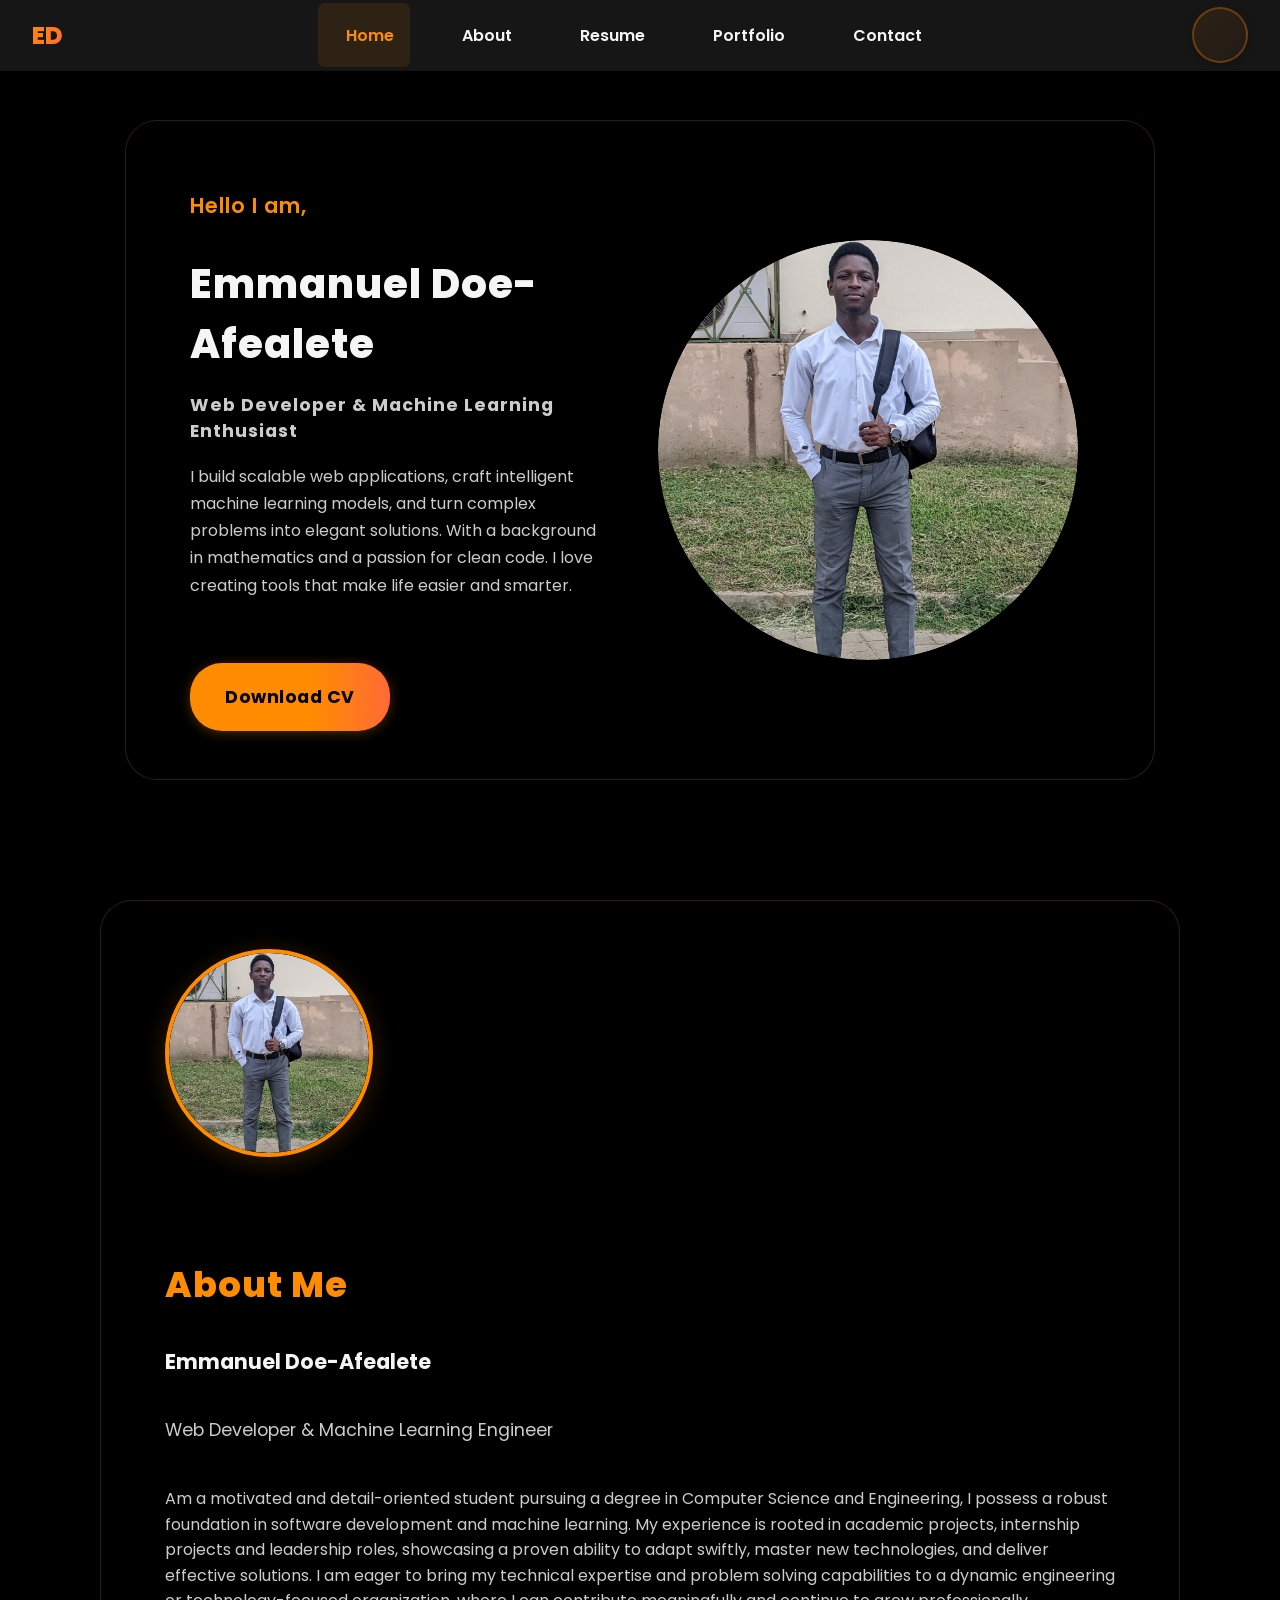
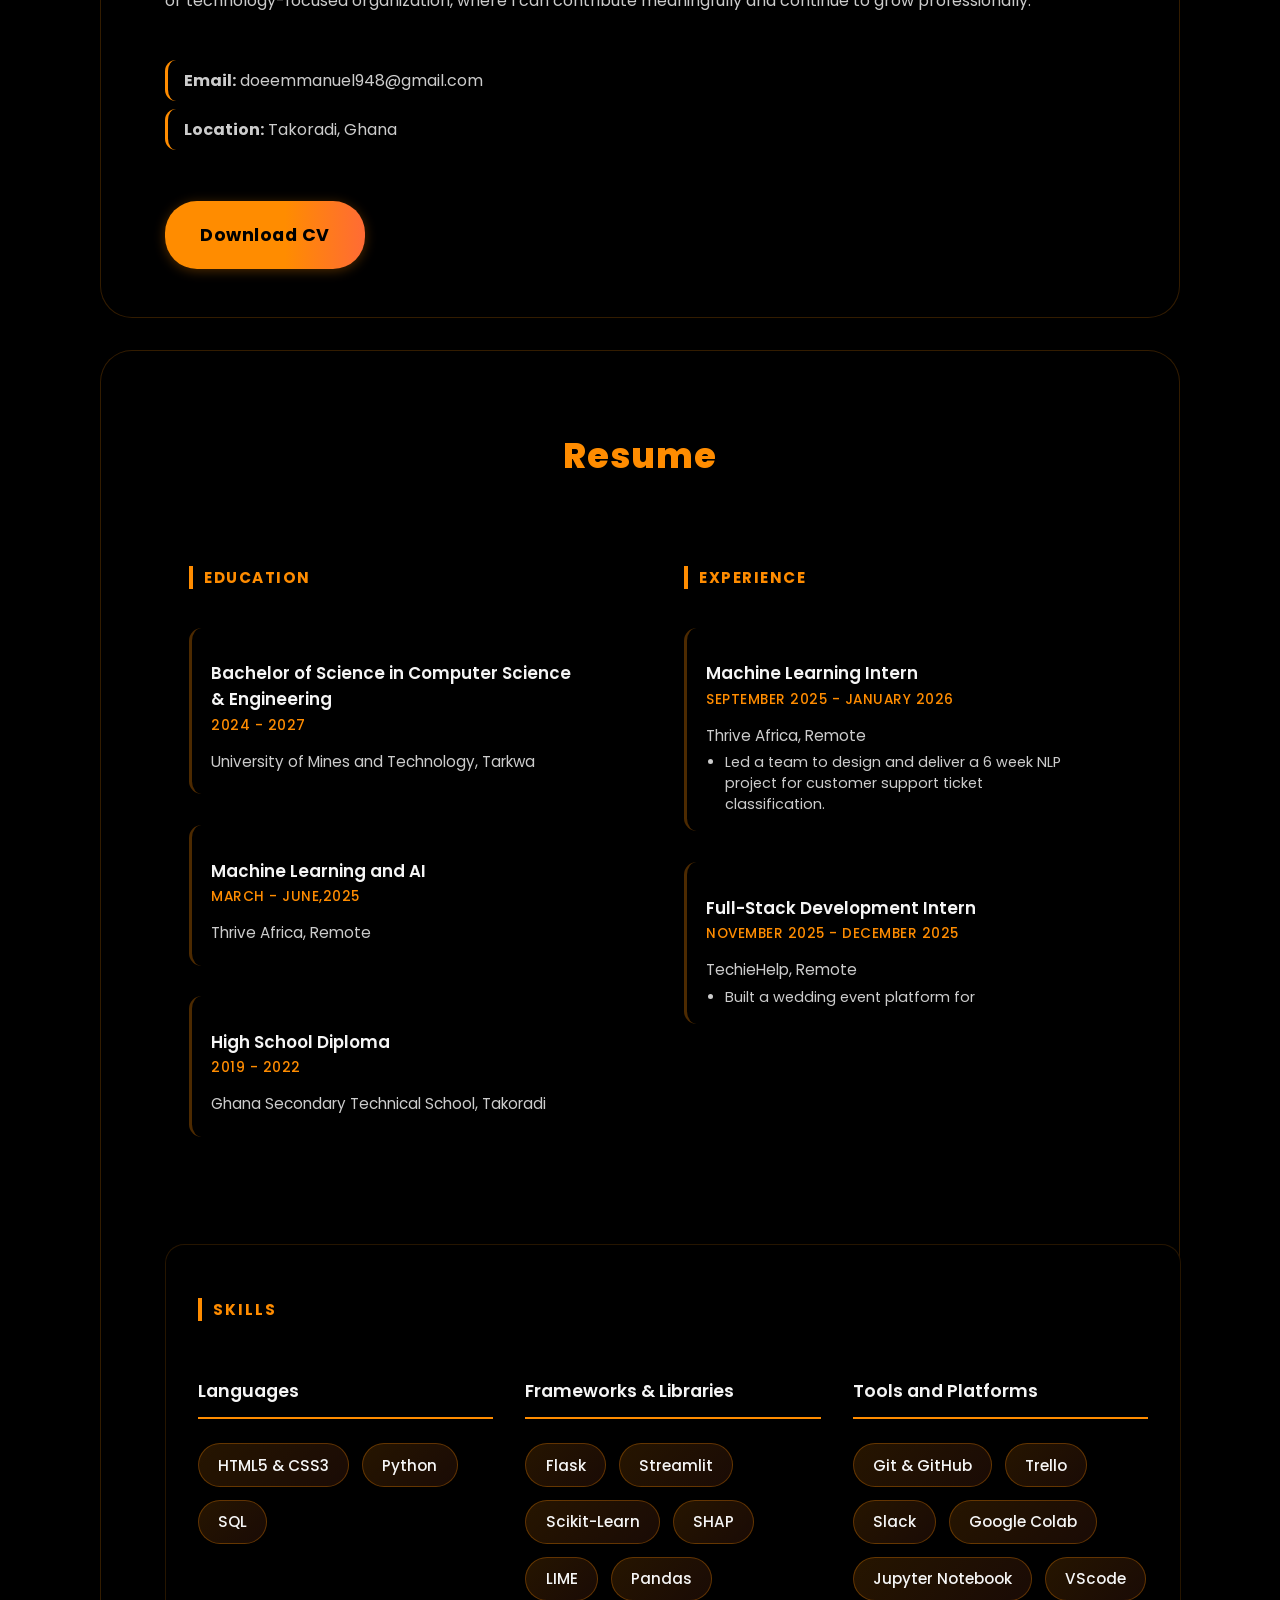
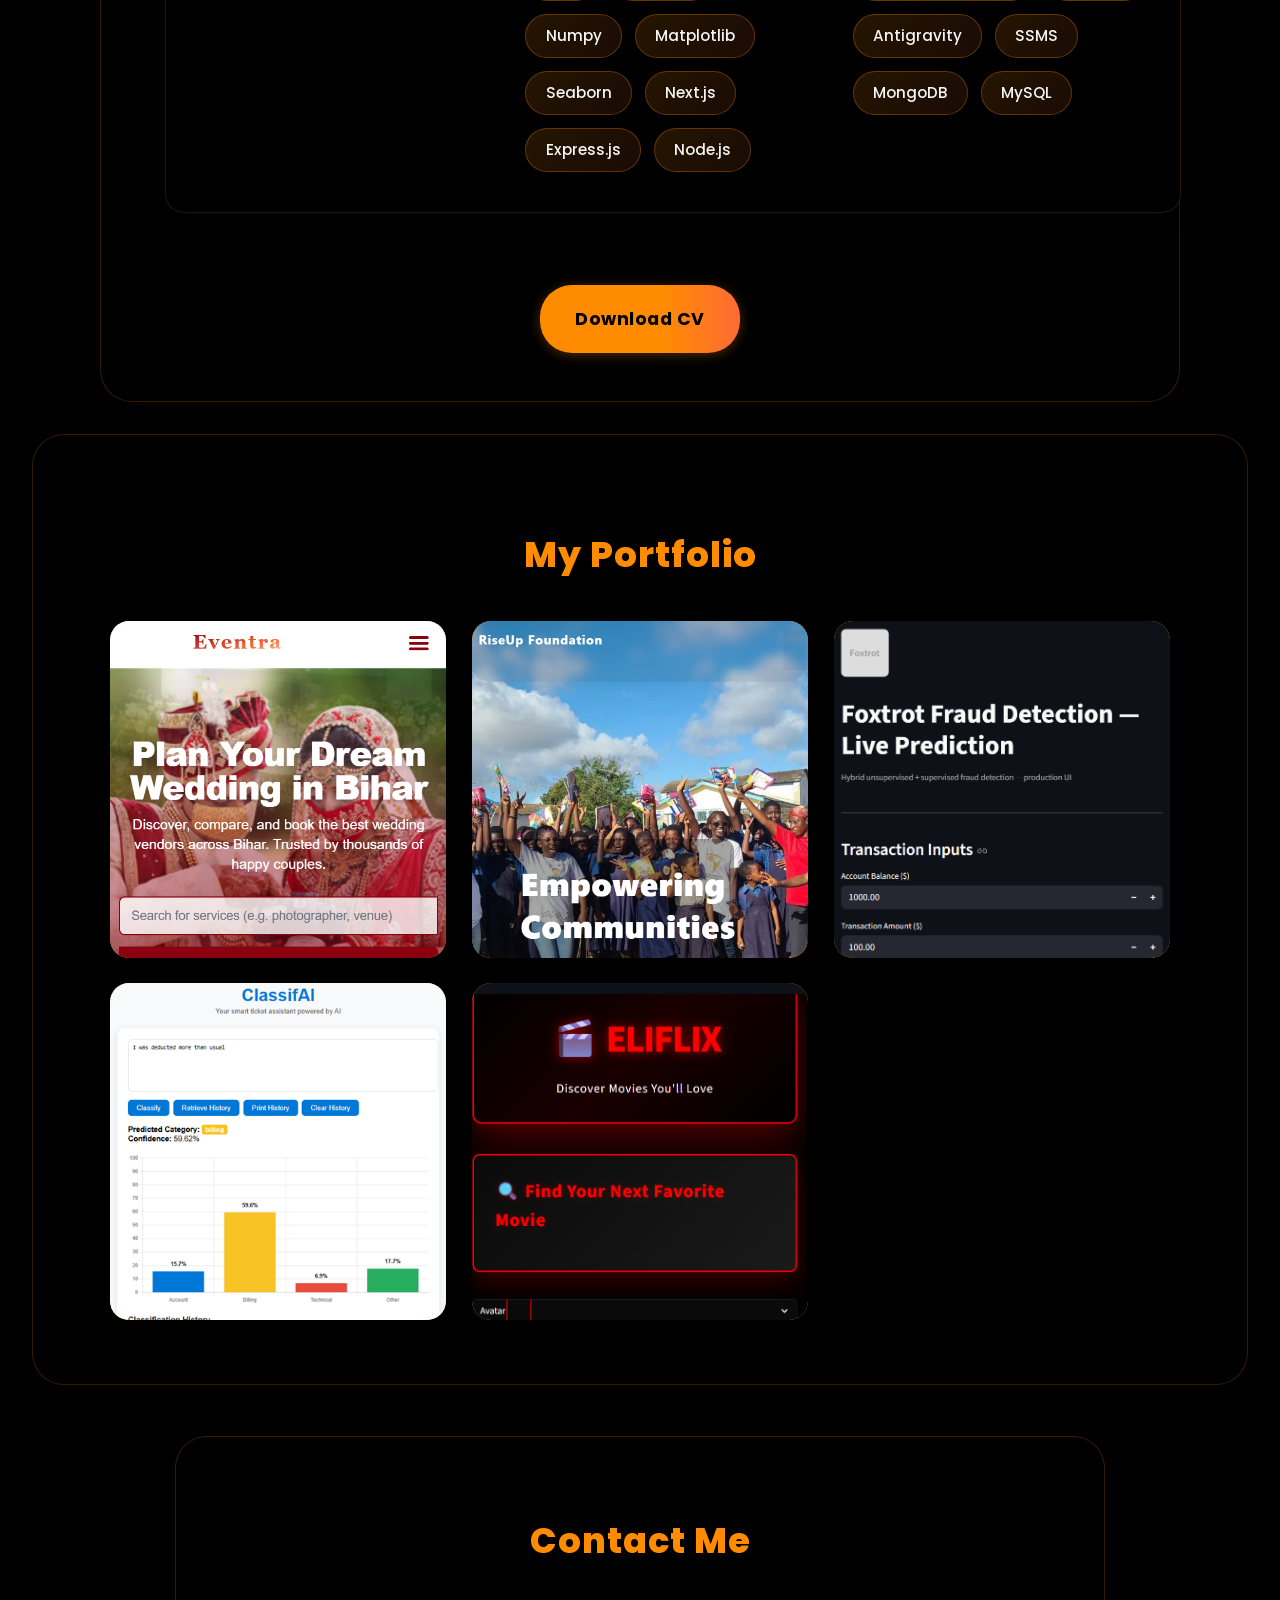
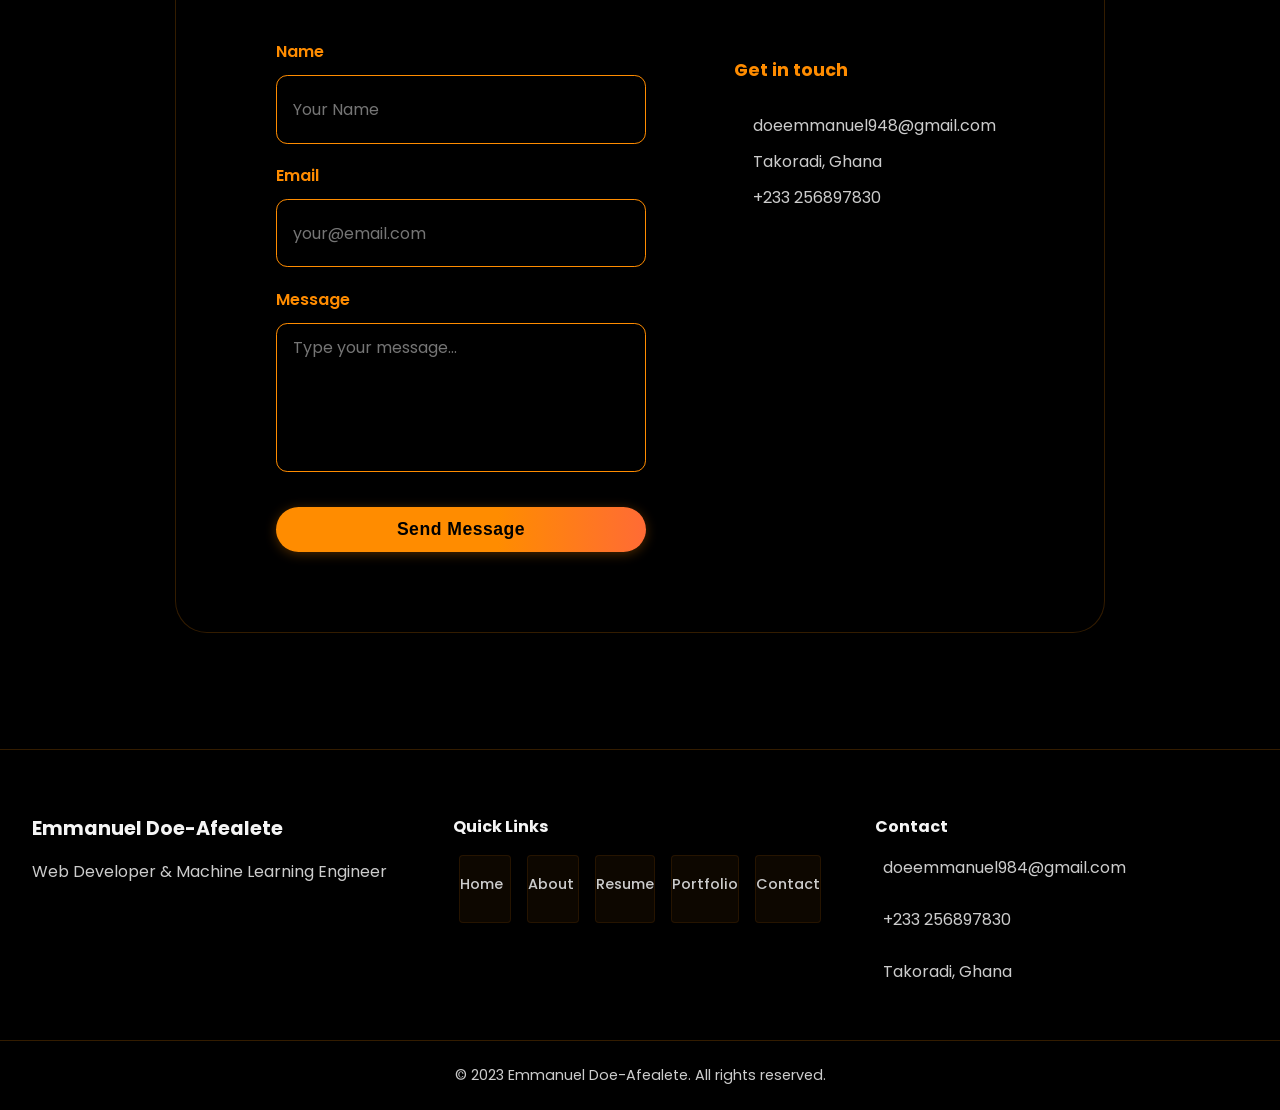
==== commit c6ca9c72: ".." ====
--- a/index.html
+++ b/index.html
@@ -12,7 +12,7 @@
 <body>
     <nav class="navbar" role="navigation">
         <div class="nav-brand">
-            <span>ED-A</span>
+            <span>ED</span>
         </div>
         <div class="nav-menu">
             <ul class="nav-item">
@@ -23,28 +23,30 @@
                 <li><a href="#contact-page"><i class="bx bx-envelope"></i>Contact</a></li>
             </ul>
         </div>
-        <div class="theme-toggle">
-            <button id="theme-switcher" aria-label="Toggle theme">
-                <i class="bx bx-moon"></i>
-            </button>
-        </div>
-    </nav>
-
-    <!-- Mobile Bottom Navigation -->
-    <nav class="mobile-nav" role="navigation">
-        <ul class="mobile-nav-list">
-            <li><a href="#home-page" class="mobile-nav-link active"><i class="bx bx-home"></i><span>Home</span></a></li>
-            <li><a href="#about-page" class="mobile-nav-link"><i class="bx bx-user"></i><span>About</span></a></li>
-            <li><a href="#resume-page" class="mobile-nav-link"><i class="bx bx-file"></i><span>Resume</span></a></li>
-            <li><a href="#portfolio-page" class="mobile-nav-link"><i class="bx bx-briefcase"></i><span>Portfolio</span></a></li>
-            <li><a href="#contact-page" class="mobile-nav-link"><i class="bx bx-envelope"></i><span>Contact</span></a></li>
-            <li class="theme-mobile-item">
-                <button id="theme-switcher-mobile" aria-label="Toggle theme">
+        <div class="nav-right">
+            <div class="theme-toggle">
+                <button id="theme-switcher" aria-label="Toggle theme">
                     <i class="bx bx-moon"></i>
                 </button>
-            </li>
+            </div>
+            <button class="hamburger-menu" id="hamburger-menu" aria-label="Toggle menu">
+                <span></span>
+                <span></span>
+                <span></span>
+            </button>
+        </div>
+    </nav>
+
+    <!-- Mobile Dropdown Menu -->
+    <div class="mobile-menu" id="mobile-menu">
+        <ul class="mobile-menu-list">
+            <li><a href="#home-page" class="mobile-menu-link active"><i class="bx bx-home"></i>Home</a></li>
+            <li><a href="#about-page" class="mobile-menu-link"><i class="bx bx-user"></i>About</a></li>
+            <li><a href="#resume-page" class="mobile-menu-link"><i class="bx bx-file"></i>Resume</a></li>
+            <li><a href="#portfolio-page" class="mobile-menu-link"><i class="bx bx-briefcase"></i>Portfolio</a></li>
+            <li><a href="#contact-page" class="mobile-menu-link"><i class="bx bx-envelope"></i>Contact</a></li>
         </ul>
-    </nav>
+    </div>
     <div class="container" id="home-page">
         <section class="section home">
             <div class="home-info">
@@ -65,14 +67,14 @@
 
             </div>
             <div class="image-wrapper">
-                <img src="me.jpg" alt="profile image">
+                <img src="images/me.jpg" alt="profile image">
             </div>
         </section>
     </div>
     <div class="container" id="about-page">
         <section class="section about">
             <div class="about-image">
-                <img src="me.jpg" alt="profile image">
+                <img src="images/me.jpg" alt="profile image">
             </div>
             <div class="about-info">
                 <h1>About Me</h1>
@@ -192,57 +194,59 @@
         <section class="section portfolio">
             <h1>My Portfolio</h1>
             <div class="portfolio-grid">
-                <div class="portfolio-card">
-                    <img src="images/project3.jpg" alt="Bihar wedding platform ">
-                    <div class="portfolio-info">
-                        <h3>Eventra-Bihar</h3>
-                        <p>Developed</p>
-                        <a href="#" target="_blank" class="portfolio-link">View Project</a>
-                    </div>
-                </div>
-                <div class="portfolio-card">
-                    <img src="images/project1.jpg" alt="Rise up Foundation Website">
-                    <div class="portfolio-info">
-                        <h3>Rise-Up Empowerment Foundation </h3>
-                        <p>Developed a website for . Highlight the tech stack or your role.</p>
-                        <a href="#" target="_blank" class="portfolio-link">View Project</a>
-                    </div>
-                </div>
-                <div class="portfolio-card">
-                    <img src="images/project2.jpg" alt="Fraud detection system">
-                    <div class="portfolio-info">
-                        <h3>Bank Fraud Detection System </h3>
-                        <p>Spearheaded a team of 11 in crafting a
-                            cutting-edge Hybrid Machine Learning model,
-                            integrating both supervised and unsupervised
-                            techniques, enhanced with fairness and explainability
-                            tools. . Highlight the tech stack or your role.</p>
-                        <a href="#" target="_blank" class="portfolio-link">View Project</a>
-                    </div>
-                </div>
-                <div class="portfolio-card">
-                    <img src="images/project3.jpg" alt="customer support ticket classifier">
-                    <div class="portfolio-info">
-                        <h3>ClassifAI</h3>
-                        <p>Developed customer support ticket classifier
+                <a href="https://eventra-bihar.vercel.app" target="_blank" class="portfolio-link-card">
+                    <div class="portfolio-card">
+                        <img src="images/eventra.png" alt="Bihar wedding platform ">
+                        <div class="portfolio-info">
+                            <h3>Eventra-Bihar</h3>
+                            <p>Developed</p>
+                        </div>
+                    </div>
+                </a>
+                <a href="https://afealete.github.io/RiseUp-Empower-Empowerment-Foundation/" target="_blank" class="portfolio-link-card">
+                    <div class="portfolio-card">
+                        <img src="images/riseup.png" alt="Rise up Foundation Website">
+                        <div class="portfolio-info">
+                            <h3>Rise-Up Empowerment Foundation </h3>
+                            <p>Developed a website for . Highlight the tech stack or your role.</p>
+                        </div>
+                    </div>
+                </a>
+                <a href="#" target="_blank" class="portfolio-link-card">
+                    <div class="portfolio-card">
+                        <img src="images/fraud_detector.png" alt="Fraud detection system">
+                        <div class="portfolio-info">
+                            <h3>Bank Fraud Detection System </h3>
+                            <p>Spearheaded a team of 11 in crafting a
+                                cutting-edge Hybrid Machine Learning model,
+                                integrating both supervised and unsupervised
+                                techniques, enhanced with fairness and explainability
+                                tools. . Highlight the tech stack or your role.</p>
+                        </div>
+                    </div>
+                </a>
+                <a href="#" target="_blank" class="portfolio-link-card">
+                    <div class="portfolio-card">
+                        <img src="images/classifai.png" alt="customer support ticket classifier">
+                        <div class="portfolio-info">
+                            <h3>ClassifAI</h3>
+                            <p>Developed customer support ticket classifier
 Led a team to design and deliver a 6 week NLP project for customer support ticket classification.
-Built baseline models and fine tuned DistilBERT, improving performance over traditional approaches.
-Integrated MLflow for experiment tracking and reproducibility.
-Deployed the model with a Gradio demo and FastAPI API, making it accessible to end users.
 </p>
-                        <a href="#" target="_blank" class="portfolio-link">View Project</a>
-                    </div>
-                </div>
-                <div class="portfolio-card">
-                    <img src="images/project3.jpg" alt="Movie Recommender">
-                    <div class="portfolio-info">
-                        <h3>Eliflix</h3>
-                        <p>A powerful movie recommendation engine that uses content-based filtering with machine learning to suggest movies based on genres, keywords, cast, and directors.
+                        </div>
+                    </div>
+                </a>
+                <a href="#" target="_blank" class="portfolio-link-card">
+                    <div class="portfolio-card">
+                        <img src="images/eliflix.png" alt="Movie Recommender">
+                        <div class="portfolio-info">
+                            <h3>Eliflix</h3>
+                            <p>A powerful movie recommendation engine that uses content-based filtering with machine learning to suggest movies based on genres, keywords, cast, and directors.
 
 </p>
-                        <a href="#" target="_blank" class="portfolio-link">View Project</a>
-                    </div>
-                </div>
+                        </div>
+                    </div>
+                </a>
                 <!-- Add more portfolio-card blocks as needed -->
             </div>
         </section>
--- a/styles.css
+++ b/styles.css
@@ -1,8 +1,8 @@
 @import url('https://fonts.googleapis.com/css2?family=Poppins:wght@300;400;600;700;800;900&display=swap');
 
 :root {
-    --bg-primary: #2c2c2c; /* Greyish black background */
-    --bg-secondary: #3a3a3a; /* Slightly lighter grey for cards */
+    --bg-primary: #000000; /* Greyish black background */
+    --bg-secondary: #000000; /* Slightly lighter grey for cards */
     --bg-accent: #ff8c00; /* Sunny brownish-orange */
     --text-primary: #f5f5f5; /* Light grey text */
     --text-secondary: #cccccc; /* Medium grey text */
@@ -34,10 +34,11 @@
     border-bottom: 1px solid rgba(0, 0, 0, 0.05);
 }
 
-[data-theme="light"] .mobile-nav {
+[data-theme="light"] .mobile-menu {
     background: rgba(255, 255, 255, 0.95);
-    border-top: 1px solid rgba(0, 0, 0, 0.1);
-    box-shadow: 0 -4px 20px rgba(0, 0, 0, 0.1), 0 0 40px rgba(0, 0, 0, 0.05);
+    border-bottom: 1px solid rgba(0, 0, 0, 0.1);
+    box-shadow: 0 2px 12px rgba(0, 0, 0, 0.1), 0 0 40px rgba(0, 0, 0, 0.05);
+}
 }
 
 [data-theme="light"] .section {
@@ -538,163 +539,130 @@
     font-size: clamp(1.1rem, 4vw, 1.6rem);
 }
 
-/* Mobile Bottom Navigation */
-.mobile-nav {
+/* Nav Right Container */
+.nav-right {
+    display: flex;
+    align-items: center;
+    gap: clamp(0.5rem, 2vw, 1.5rem);
+}
+
+/* Hamburger Menu */
+.hamburger-menu {
+    display: none;
+    flex-direction: column;
+    gap: 6px;
+    background: none;
+    border: none;
+    padding: 0.5rem;
+    cursor: pointer;
+    align-items: center;
+    justify-content: center;
+}
+
+.hamburger-menu span {
+    width: clamp(24px, 5vw, 32px);
+    height: 2px;
+    background-color: var(--text-primary);
+    border-radius: 2px;
+    transition: all 0.3s ease;
+    display: block;
+}
+
+.hamburger-menu:hover span {
+    background-color: var(--bg-accent);
+}
+
+.hamburger-menu.active span:nth-child(1) {
+    transform: rotate(45deg) translate(10px, 10px);
+}
+
+.hamburger-menu.active span:nth-child(2) {
+    opacity: 0;
+    transform: translateX(-10px);
+}
+
+.hamburger-menu.active span:nth-child(3) {
+    transform: rotate(-45deg) translate(7px, -7px);
+}
+
+/* Mobile Dropdown Menu */
+.mobile-menu {
     display: none;
     position: fixed;
-    bottom: 0;
+    top: clamp(56px, 8vh, 80px);
     left: 0;
     right: 0;
     background: var(--nav-bg);
     backdrop-filter: saturate(180%) blur(20px);
     -webkit-backdrop-filter: saturate(180%) blur(20px);
-    border-top: 1px solid rgba(0,0,0,0.1);
-    box-shadow: 0 -2px 12px rgba(0, 0, 0, 0.2);
-    z-index: 1000;
-    padding: clamp(0.5rem, 2vh, 1rem) clamp(0.75rem, 3vw, 1.5rem);
-    border-radius: 0;
-    margin: 0;
-    width: 100%;
-    max-width: 100%;
-}
-
-.mobile-nav-list {
-    display: flex;
+    border-bottom: 1px solid rgba(0,0,0,0.1);
+    box-shadow: 0 2px 12px rgba(0, 0, 0, 0.2);
+    z-index: 999;
+    max-height: calc(100vh - clamp(56px, 8vh, 80px));
+    overflow-y: auto;
+    animation: slideDown 0.3s cubic-bezier(0.4, 0, 0.2, 1);
+}
+
+.mobile-menu.active {
+    display: block;
+}
+
+@keyframes slideDown {
+    from {
+        opacity: 0;
+        transform: translateY(-10px);
+    }
+    to {
+        opacity: 1;
+        transform: translateY(0);
+    }
+}
+
+.mobile-menu-list {
+    display: flex;
+    flex-direction: column;
     list-style: none;
     margin: 0;
-    padding: 0;
-    justify-content: space-around;
+    padding: clamp(0.5rem, 2vh, 1rem);
+    gap: 0.5rem;
+}
+
+.mobile-menu-link {
+    display: flex;
     align-items: center;
+    gap: clamp(0.5rem, 2vw, 1rem);
+    padding: clamp(0.75rem, 2vh, 1rem) clamp(1rem, 3vw, 1.5rem);
+    text-decoration: none;
+    color: var(--text-primary);
+    border-radius: 8px;
+    transition: all 0.3s ease;
+    font-weight: 600;
+    font-size: clamp(0.9rem, 2.5vw, 1.1rem);
     position: relative;
 }
 
-.mobile-nav-link {
-    display: flex;
-    flex-direction: column;
-    align-items: center;
-    gap: clamp(0.25rem, 1vh, 0.5rem);
-    padding: clamp(0.5rem, 1.5vh, 1rem);
-    text-decoration: none;
-    color: var(--text-secondary);
-    border-radius: 8px;
-    transition: color 0.3s ease;
-    min-height: clamp(56px, 10vh, 72px);
-    min-width: clamp(56px, 10vh, 72px);
-    justify-content: center;
-    position: relative;
-    overflow: hidden;
-}
-
-.mobile-nav-link::before {
-    content: '';
-    position: absolute;
-    top: 0;
-    left: 50%;
-    transform: translateX(-50%);
-    width: 0;
-    height: 3px;
-    background: var(--bg-accent);
-    border-radius: 2px;
-    transition: width 0.3s ease;
-    z-index: 1;
-}
-
-.mobile-nav-link::after {
-    content: '';
-    position: absolute;
-    inset: 0;
-    border-radius: 8px;
-    background: rgba(var(--bg-accent-rgb,255,140,0), 0.05);
-    opacity: 0;
-    transition: opacity 0.3s ease;
-    z-index: 0;
-}
-
-.mobile-nav-link i {
-    font-size: clamp(1.2rem, 4vw, 1.8rem);
-    transition: all 0.4s cubic-bezier(0.4, 0, 0.2, 1);
-    position: relative;
-    z-index: 2;
-}
-
-.mobile-nav-link span {
-    font-size: clamp(0.65rem, 2vw, 0.85rem);
-    font-weight: 600;
-    transition: all 0.3s ease;
-    position: relative;
-    z-index: 2;
-    letter-spacing: 0.025em;
-}
-
-.mobile-nav-link:hover,
-.mobile-nav-link.active {
+.mobile-menu-link i {
+    font-size: clamp(1.1rem, 3vw, 1.4rem);
     color: var(--bg-accent);
-}
-
-.mobile-nav-link:hover::after,
-.mobile-nav-link.active::after {
-    opacity: 0;
-}
-
-.mobile-nav-link.active::before {
-    width: 0;
-}
-
-.mobile-nav-link.active {
-    box-shadow: none;
-}
-
-.mobile-nav-link:hover i,
-.mobile-nav-link.active i {
-    transform: translateY(-2px) scale(1.1);
+    flex-shrink: 0;
+}
+
+.mobile-menu-link:hover,
+.mobile-menu-link.active {
+    background: rgba(255, 140, 0, 0.08);
     color: var(--bg-accent);
-}
-
-.mobile-nav-link:hover span,
-.mobile-nav-link.active span {
-    color: var(--bg-accent);
-    transform: translateY(-1px);
-}
-
-/* Theme switcher in mobile nav */
-.theme-mobile-item {
-    display: flex;
-    align-items: center;
-    justify-content: center;
-    min-height: clamp(56px, 10vh, 72px);
-    min-width: clamp(56px, 10vh, 72px);
-}
-
-.theme-mobile-item button {
-    background: none;
-    border: none;
-    color: var(--text-secondary);
-    font-size: clamp(1.2rem, 4vw, 1.8rem);
-    padding: clamp(0.5rem, 1.5vh, 1rem);
-    border-radius: 8px;
-    transition: color 0.3s ease;
-    cursor: pointer;
-    display: flex;
-    align-items: center;
-    justify-content: center;
-    position: relative;
-    overflow: hidden;
-}
-
-.theme-mobile-item button:hover,
-.theme-mobile-item button:focus {
-    color: var(--bg-accent);
-    outline: none;
-}
-
-.theme-mobile-item button i {
-    transition: all 0.3s ease;
-}
-
-/* Show mobile nav on small screens */
-@media (max-width: 768px) {
-    .mobile-nav {
-        display: block;
+    transform: translateX(4px);
+}
+
+.mobile-menu-link.active {
+    border-left: 3px solid var(--bg-accent);
+    padding-left: clamp(0.75rem, 2vw, 1.25rem);
+}
+
+/* Show hamburger on small screens */
+@media (max-width: 900px) {
+    .hamburger-menu {
+        display: flex;
     }
 
     /* Hide desktop nav on mobile */
@@ -702,99 +670,59 @@
         display: none;
     }
 
+    /* Navbar stays at top */
     .navbar {
-        justify-content: space-between;
-        padding: 0 1.5rem;
-    }
-
-    /* Hide desktop theme switcher on mobile */
-    .theme-toggle {
-        display: none;
-    }
-
-    /* Add bottom padding to body to account for mobile nav */
+        height: clamp(56px, 8vh, 80px);
+        padding: 0 1rem;
+        gap: 1rem;
+    }
+
+    /* Add padding to body to account for navbar */
     body {
-        padding-bottom: 100px;
-    }
-
-    /* Add a subtle slide-in animation for mobile nav */
-    .mobile-nav {
-        animation: slideInFromBottom 0.6s cubic-bezier(0.4, 0, 0.2, 1);
-    }
-
-    @keyframes slideInFromBottom {
-        from {
-            transform: translateX(-50%) translateY(100%);
-            opacity: 0;
-        }
-        to {
-            transform: translateX(-50%) translateY(0);
-            opacity: 1;
-        }
-    }
-}
-
-/* Mobile navigation specific breakpoints */
-
-/* Large mobile devices (481px - 768px) */
-@media (min-width: 481px) and (max-width: 768px) {
-    .mobile-nav-link {
-        min-height: 68px;
-        min-width: 68px;
-        padding: 0.8rem;
-    }
-
-    .mobile-nav-link i {
-        font-size: 1.6rem;
-    }
-
-    .mobile-nav-link span {
-        font-size: 0.8rem;
-    }
-}
-
-/* Standard mobile devices (321px - 480px) */
+        padding-top: 0;
+        /* padding-bottom will be removed since nav is at top */
+    }
+}
+
+/* Mobile Dropdown Menu Breakpoints */
+
+/* Large mobile devices (481px - 900px) */
+@media (min-width: 481px) and (max-width: 900px) {
+    .mobile-menu-link {
+        padding: 0.9rem 1.2rem;
+        font-size: 1rem;
+    }
+
+    .mobile-menu-link i {
+        font-size: 1.3rem;
+    }
+}
+
+/* Medium mobile devices (321px - 480px) */
 @media (min-width: 321px) and (max-width: 480px) {
-    .mobile-nav-link {
-        min-height: 64px;
-        min-width: 64px;
-        padding: 0.75rem;
-    }
-
-    .mobile-nav-link i {
-        font-size: 1.5rem;
-    }
-
-    .mobile-nav-link span {
-        font-size: 0.75rem;
-    }
-}
-
-/* Small mobile devices (up to 320px) */
+    .mobile-menu-link {
+        padding: 0.8rem 1rem;
+        font-size: 0.95rem;
+    }
+
+    .mobile-menu-link i {
+        font-size: 1.2rem;
+    }
+}
+
+/* Small mobile (up to 320px) */
 @media (max-width: 320px) {
-    .mobile-nav {
-        padding: 0.5rem 0.75rem;
-        bottom: 0.75rem;
-        width: calc(100% - 0.75rem);
-    }
-
-    .mobile-nav-link {
-        min-height: 56px;
-        min-width: 56px;
-        padding: 0.6rem;
-        gap: 0.2rem;
-    }
-
-    .mobile-nav-link i {
-        font-size: 1.3rem;
-    }
-
-    .mobile-nav-link span {
-        font-size: 0.7rem;
-    }
-
-    body {
-        padding-bottom: 70px;
+    .mobile-menu-link {
+        padding: 0.7rem 0.9rem;
+        font-size: 0.9rem;
+    }
+
+    .mobile-menu-link i {
+        font-size: 1.1rem;
+    }
+
+    .hamburger-menu span {
+        width: 22px;
     }
 }
 
@@ -1170,8 +1098,10 @@
     background: var(--bg-secondary);
     border-radius: 2rem;
     box-shadow: 0 8px 32px rgba(0,0,0,0.3);
-    padding: 3rem 4rem;
-    max-width: 1100px;
+    /* fluid padding with clamp for better scaling */
+    padding: clamp(2rem, 5vw, 4rem) clamp(2rem, 6vw, 5rem);
+    /* limit width on very large screens while still allowing shrinkage on small ones */
+    max-width: clamp(600px, 90vw, 1200px);
     width: 100%;
     margin: 0 auto;
     display: flex;
@@ -1217,8 +1147,8 @@
 
 .portfolio-grid {
     display: grid;
-    grid-template-columns: repeat(auto-fit, minmax(270px, 1fr));
-    gap: 2rem;
+    grid-template-columns: repeat(auto-fit, minmax(clamp(200px,25vw,300px), 1fr));
+    gap: clamp(1rem, 2vw, 2.5rem);
     width: 100%;
 }
 
@@ -1245,8 +1175,13 @@
 
 @media (max-width: 480px) {
     .portfolio-grid {
-        grid-template-columns: repeat(2, 1fr);
+        grid-template-columns: 1fr; /* single card per row on small screens */
         gap: 1rem;
+    }
+
+    /* allow cards to be slightly less tall on narrow phones */
+    .portfolio-card {
+        aspect-ratio: 3 / 4;
     }
 }
 
@@ -1258,7 +1193,16 @@
     display: flex;
     flex-direction: column;
     transition: all 0.3s ease;
-    height: 380px;
+    /* enforce square shape */
+    aspect-ratio: 1 / 1;
+    height: auto;
+}
+
+/* make the entire card clickable by wrapping it in a link */
+.portfolio-link-card {
+    display: block;
+    color: inherit;
+    text-decoration: none;
 }
 
 .portfolio-card:hover {
@@ -1269,14 +1213,12 @@
 @media (max-width: 768px) {
     .portfolio-card {
         border-radius: 1rem;
-        height: 360px;
     }
 }
 
 @media (max-width: 480px) {
     .portfolio-card {
         border-radius: 0.9rem;
-        height: 340px;
     }
     .portfolio-card:hover {
         transform: translateY(-4px) scale(1.01);
@@ -1285,22 +1227,30 @@
 
 .portfolio-card img {
     width: 100%;
-    height: 180px;
-    object-fit: cover;
+    /* take up remaining space (90%) of the flex container */
+    flex: 9 0 auto;
+    object-fit: contain; /* show whole image without cropping */
     background: var(--bg-accent);
 }
 
-@media (max-width: 600px) {
-    .portfolio-card img {
-        height: 140px;
-    }
-}
+/* ensure cards allow the image to flex when needed */
+.portfolio-card {
+    display: flex;
+    flex-direction: column;
+}
+
+
 
 .portfolio-info {
-    padding: 1.2rem 1rem 1.5rem 1rem;
+    /* positioned below image, occupies ~10% of card height */
+    background: var(--bg-primary);
+    padding: 0.8rem;
+    color: var(--text-primary);
+    box-sizing: border-box;
     display: flex;
     flex-direction: column;
-    flex: 1;
+    flex: 1 0 10%;
+    justify-content: center;
 }
 
 .portfolio-info h3 {
@@ -2307,7 +2257,7 @@
         -webkit-backdrop-filter: blur(24px);
     }
 
-    .mobile-nav {
+    .mobile-menu {
         backdrop-filter: blur(24px);
         -webkit-backdrop-filter: blur(24px);
     }
@@ -2318,14 +2268,6 @@
     .navbar {
         height: clamp(48px, 10vh, 60px);
     }
-
-    .mobile-nav {
-        bottom: clamp(0.25rem, 1vh, 0.5rem);
-    }
-
-    body {
-        padding-bottom: clamp(60px, 12vh, 80px);
-    }
-}
-
-
+}
+
+
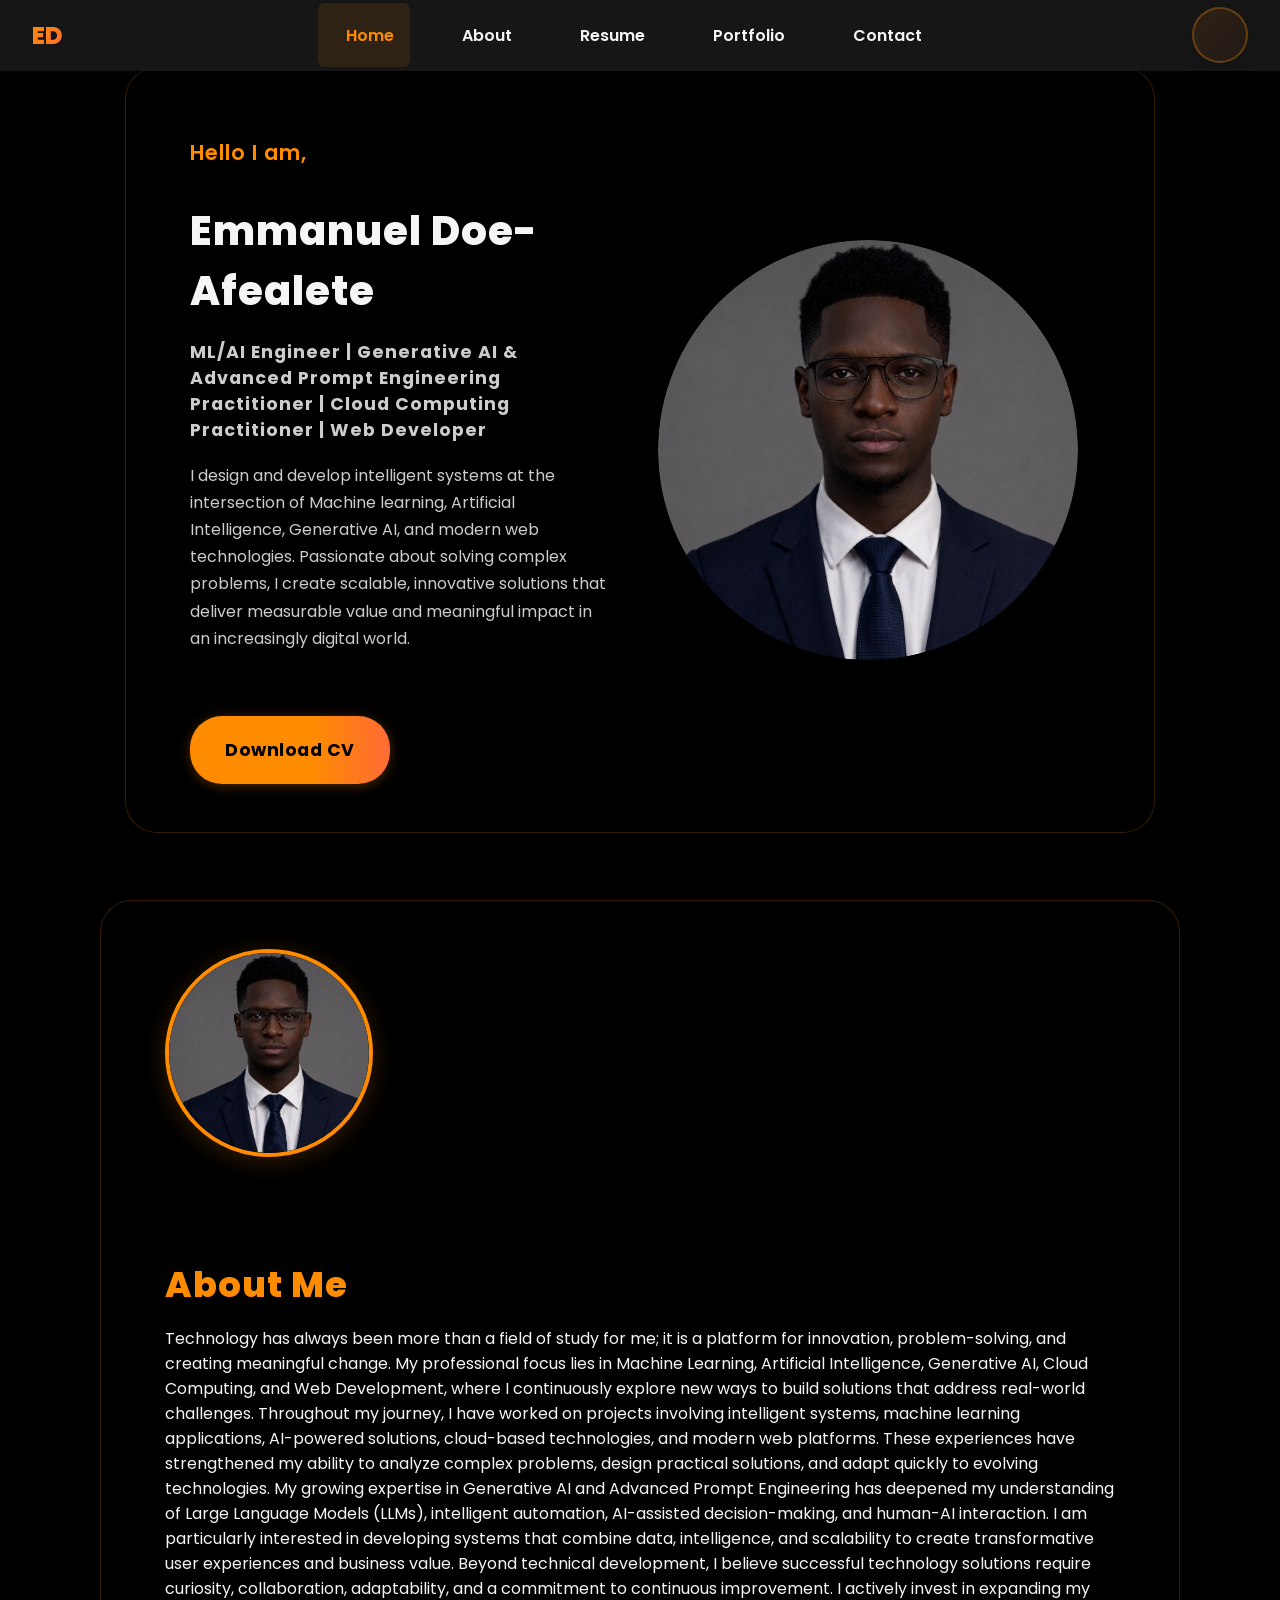
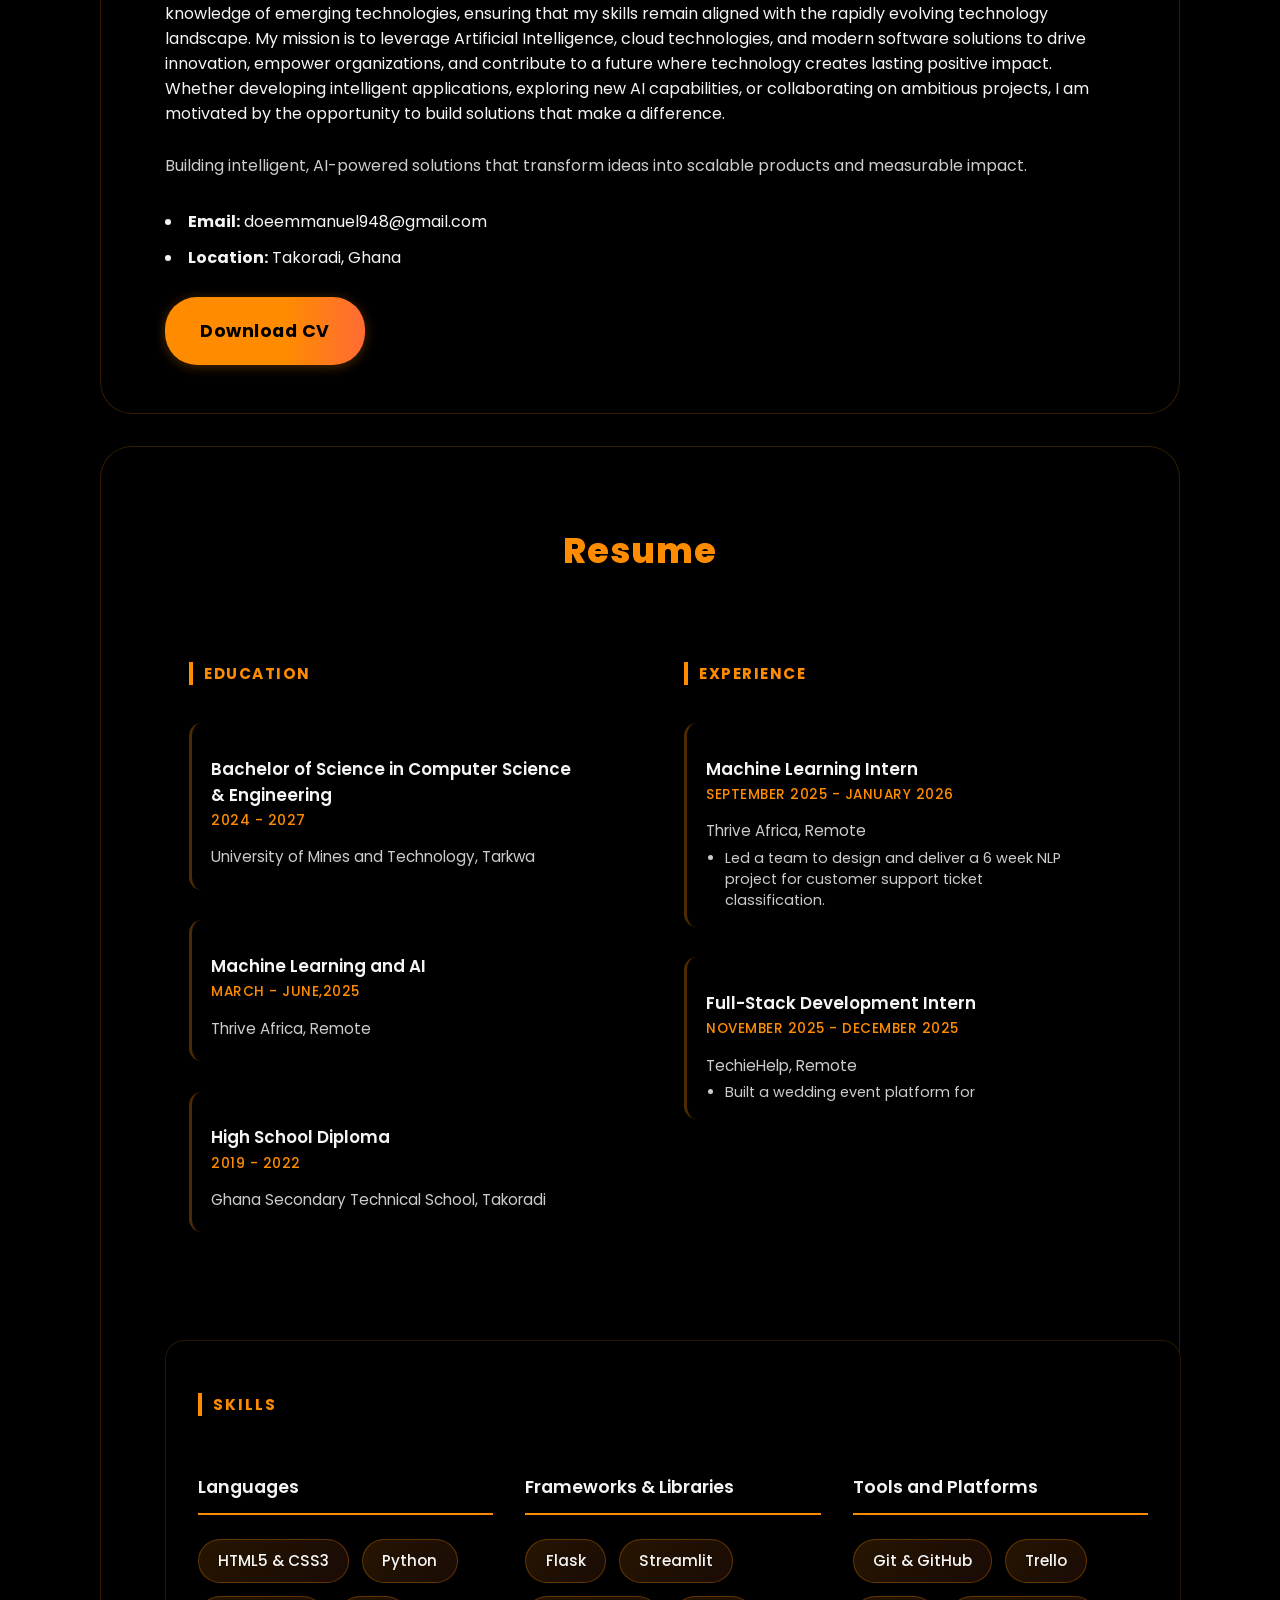
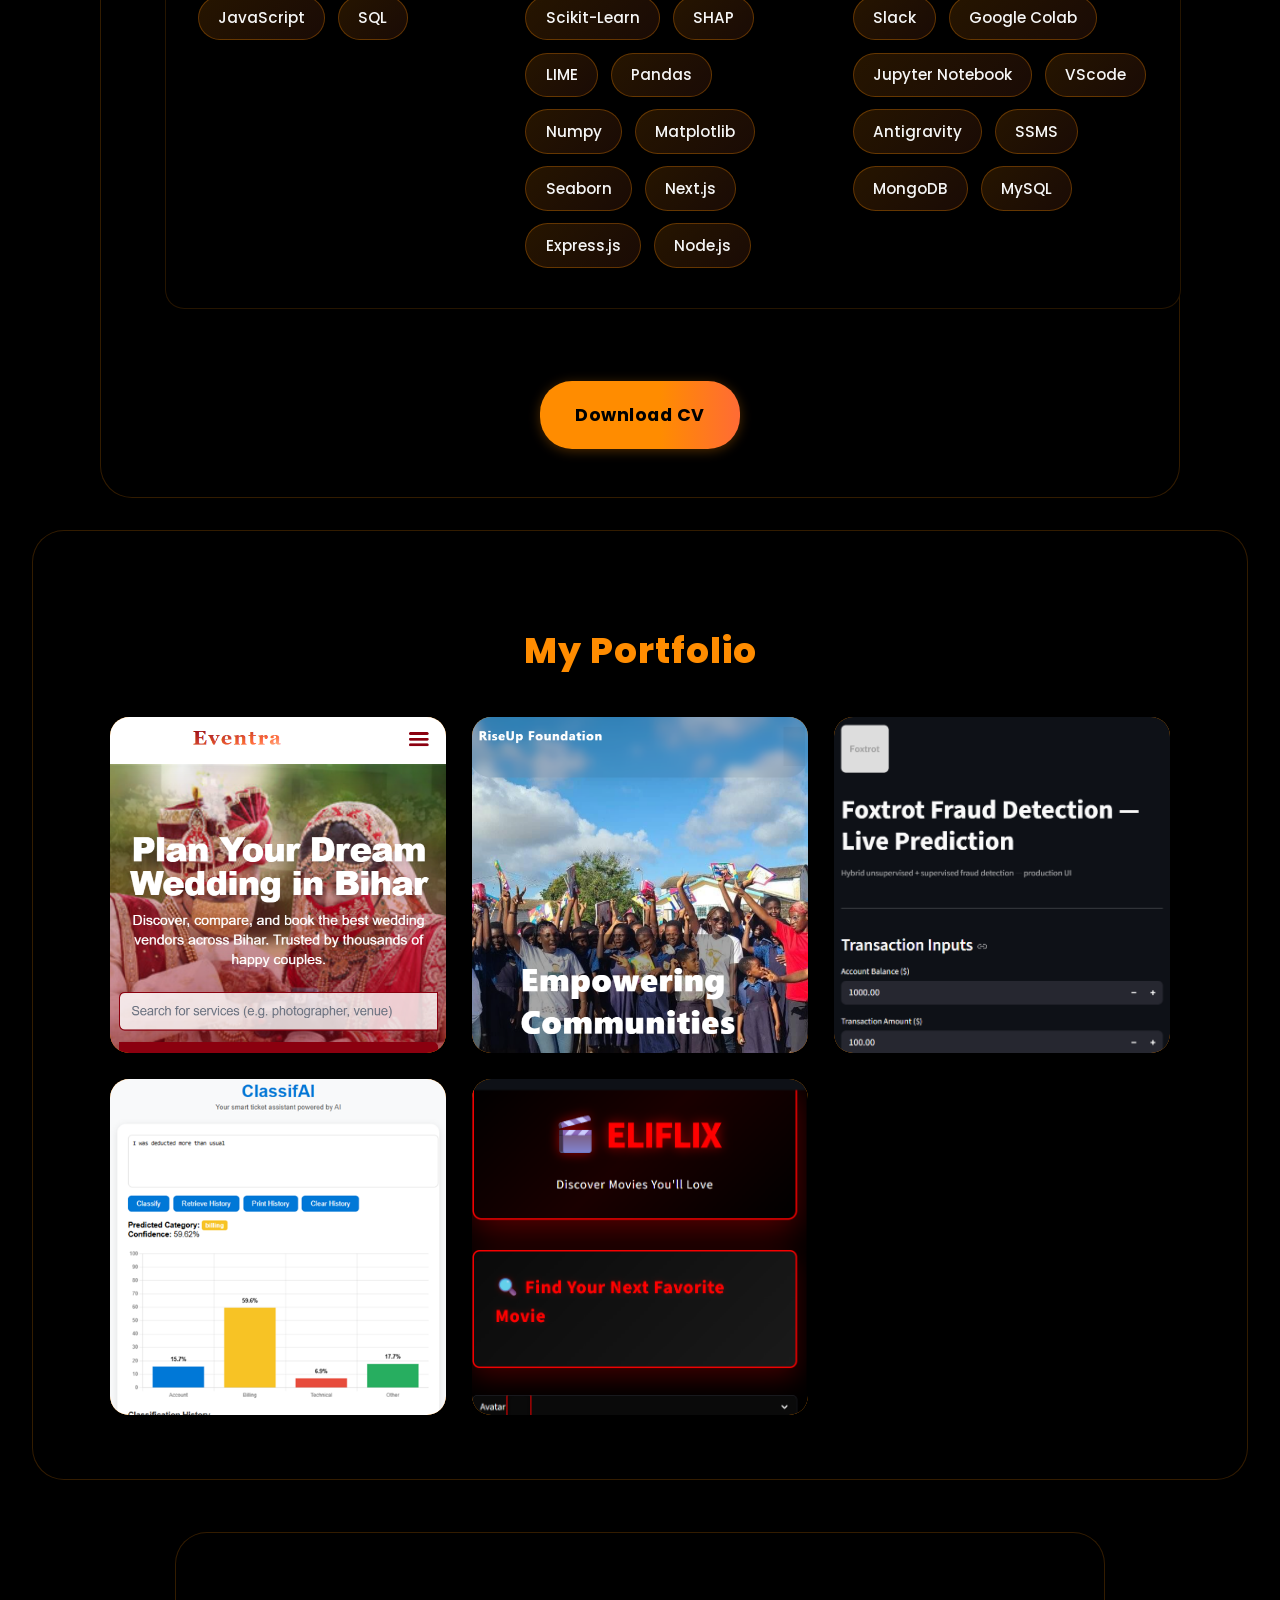
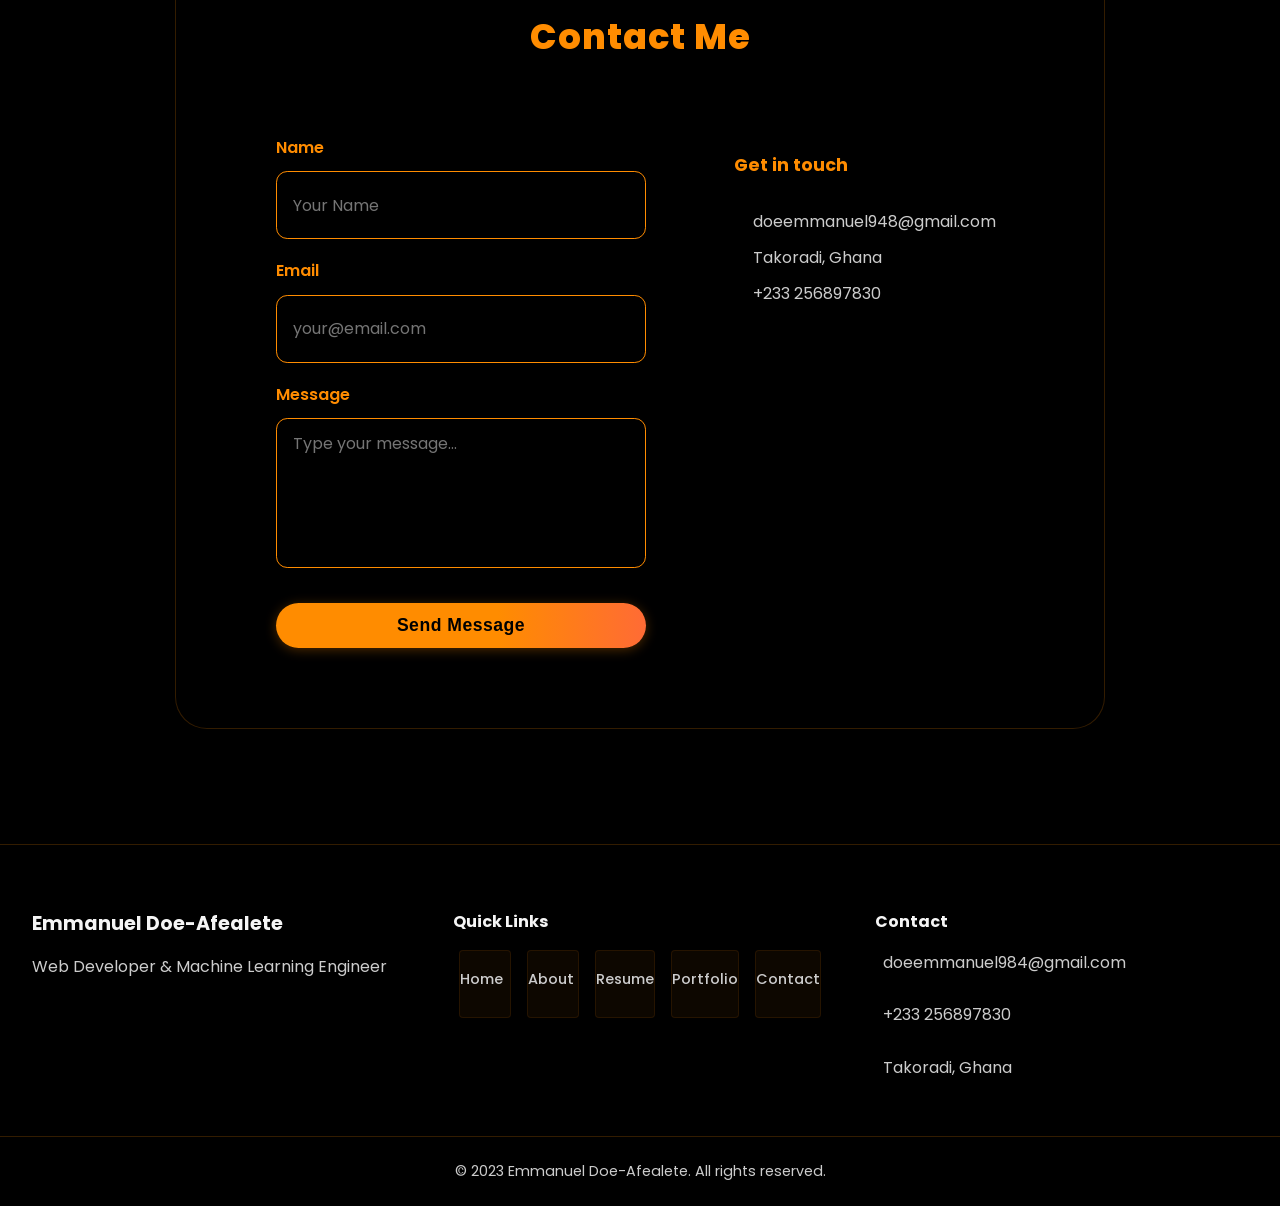
==== commit 9db6b8e4: "updated portfolio" ====
--- a/index.html
+++ b/index.html
@@ -52,12 +52,9 @@
             <div class="home-info">
                 <h3>Hello I am,</h3>
                 <h1>Emmanuel Doe-Afealete</h1>
-                <h3><strong>Web Developer & Machine Learning Enthusiast</strong></h4>
-                    <p>I build scalable web applications,
-                        craft intelligent machine learning models,
-                        and turn complex problems into elegant solutions.
-                        With a background in mathematics and a passion for clean code.
-                        I love creating tools that make life easier and smarter.
+                <h3><strong>ML/AI Engineer | Generative AI & Advanced Prompt Engineering Practitioner | Cloud Computing Practitioner | Web Developer</strong></h4>
+                    <p>I design and develop intelligent systems at the intersection of  Machine learning, Artificial Intelligence, Generative AI, and modern web technologies. Passionate about solving complex problems, I create scalable, innovative solutions that deliver measurable value and meaningful impact in an increasingly digital world.
+
 
                     </p>
                     <div class="cv-btn">
@@ -67,27 +64,28 @@
 
             </div>
             <div class="image-wrapper">
-                <img src="images/me.jpg" alt="profile image">
+                <img src="images/me.png" alt="profile image">
             </div>
         </section>
     </div>
     <div class="container" id="about-page">
         <section class="section about">
             <div class="about-image">
-                <img src="images/me.jpg" alt="profile image">
+                <img src="images/me.png" alt="profile image">
             </div>
             <div class="about-info">
                 <h1>About Me</h1>
-                <h3>Emmanuel Doe-Afealete</h3>
-                <h4>Web Developer & Machine Learning Engineer</h4>
-                <p>
-                    Am a motivated and detail-oriented student pursuing a degree in Computer Science and Engineering, I
-                    possess a robust foundation in software development and machine learning. My experience is rooted in
-                    academic projects, internship projects and leadership roles, showcasing a proven ability to adapt
-                    swiftly, master new technologies, and deliver effective solutions. I am eager to bring my technical
-                    expertise and problem solving capabilities to a dynamic engineering or technology-focused
-                    organization, where I can contribute meaningfully and continue to grow professionally.
-                <ul class="about-details">
+                    Technology has always been more than a field of study for me; it is a platform for innovation, problem-solving, and creating meaningful change. My professional focus lies in Machine Learning, Artificial Intelligence, Generative AI, Cloud Computing, and Web Development, where I continuously explore new ways to build solutions that address real-world challenges.
+
+Throughout my journey, I have worked on projects involving intelligent systems, machine learning applications, AI-powered solutions, cloud-based technologies, and modern web platforms. These experiences have strengthened my ability to analyze complex problems, design practical solutions, and adapt quickly to evolving technologies.
+
+My growing expertise in Generative AI and Advanced Prompt Engineering has deepened my understanding of Large Language Models (LLMs), intelligent automation, AI-assisted decision-making, and human-AI interaction. I am particularly interested in developing systems that combine data, intelligence, and scalability to create transformative user experiences and business value.
+
+Beyond technical development, I believe successful technology solutions require curiosity, collaboration, adaptability, and a commitment to continuous improvement. I actively invest in expanding my knowledge of emerging technologies, ensuring that my skills remain aligned with the rapidly evolving technology landscape.
+
+My mission is to leverage Artificial Intelligence, cloud technologies, and modern software solutions to drive innovation, empower organizations, and contribute to a future where technology creates lasting positive impact. Whether developing intelligent applications, exploring new AI capabilities, or collaborating on ambitious projects, I am motivated by the opportunity to build solutions that make a difference.
+
+			<p>Building intelligent, AI-powered solutions that transform ideas into scalable products and measurable impact.</p>
                     <li><strong>Email:</strong> doeemmanuel948@gmail.com</li>
                     <li><strong>Location:</strong> Takoradi, Ghana</li>
                 </ul>
@@ -147,6 +145,7 @@
                         <ul>
                             <li>HTML5 &amp; CSS3</li>
                             <li>Python</li>
+				            <li>JavaScript</li>
                             <li>SQL</li>
                         </ul>
                     </div>
@@ -212,7 +211,7 @@
                         </div>
                     </div>
                 </a>
-                <a href="#" target="_blank" class="portfolio-link-card">
+                <a href="https://github.com/Afealete/FRAUD_DETECTOR.git" target="_blank" class="portfolio-link-card">
                     <div class="portfolio-card">
                         <img src="images/fraud_detector.png" alt="Fraud detection system">
                         <div class="portfolio-info">
@@ -225,7 +224,7 @@
                         </div>
                     </div>
                 </a>
-                <a href="#" target="_blank" class="portfolio-link-card">
+                <a href="https://github.com/ThriveInternship/Thrive_Internship_ML_A.git" target="_blank" class="portfolio-link-card">
                     <div class="portfolio-card">
                         <img src="images/classifai.png" alt="customer support ticket classifier">
                         <div class="portfolio-info">
@@ -236,7 +235,7 @@
                         </div>
                     </div>
                 </a>
-                <a href="#" target="_blank" class="portfolio-link-card">
+                <a href="https://github.com/Afealete/ELIFLIX.git" target="_blank" class="portfolio-link-card">
                     <div class="portfolio-card">
                         <img src="images/eliflix.png" alt="Movie Recommender">
                         <div class="portfolio-info">
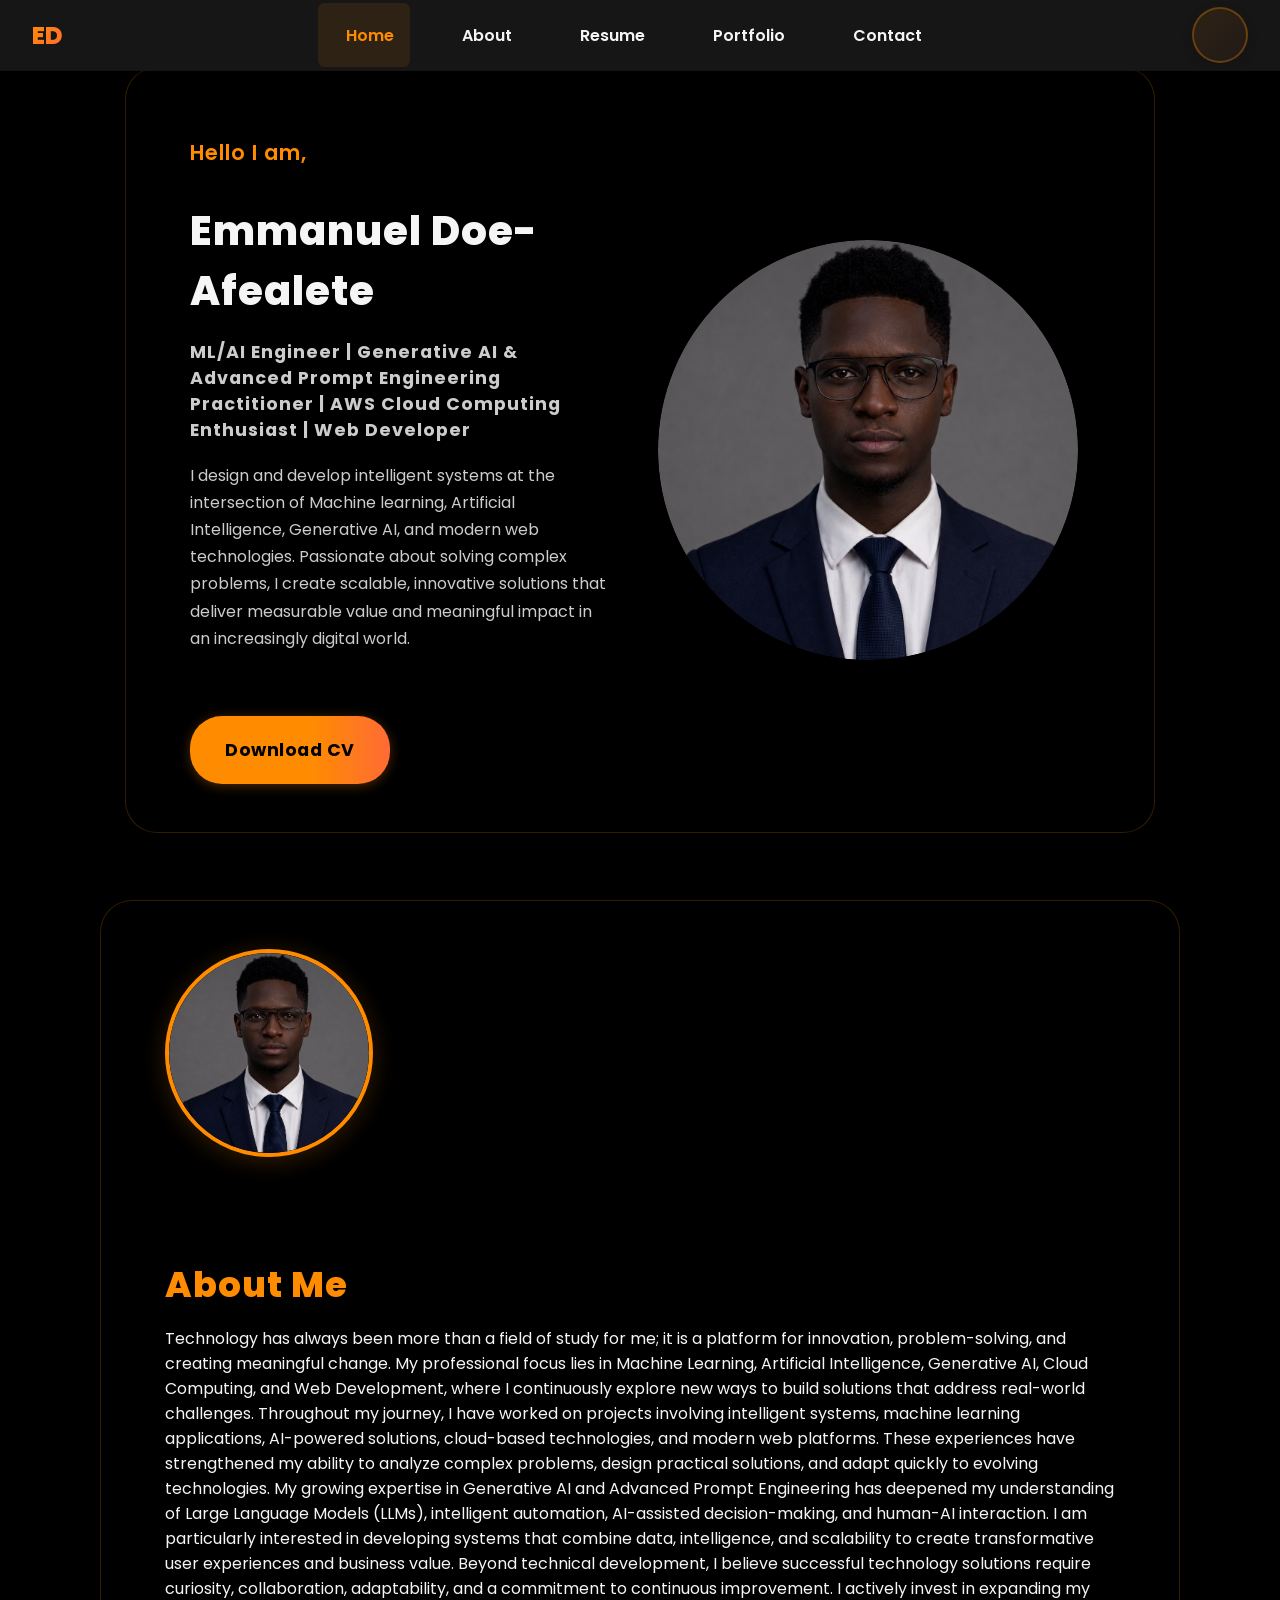
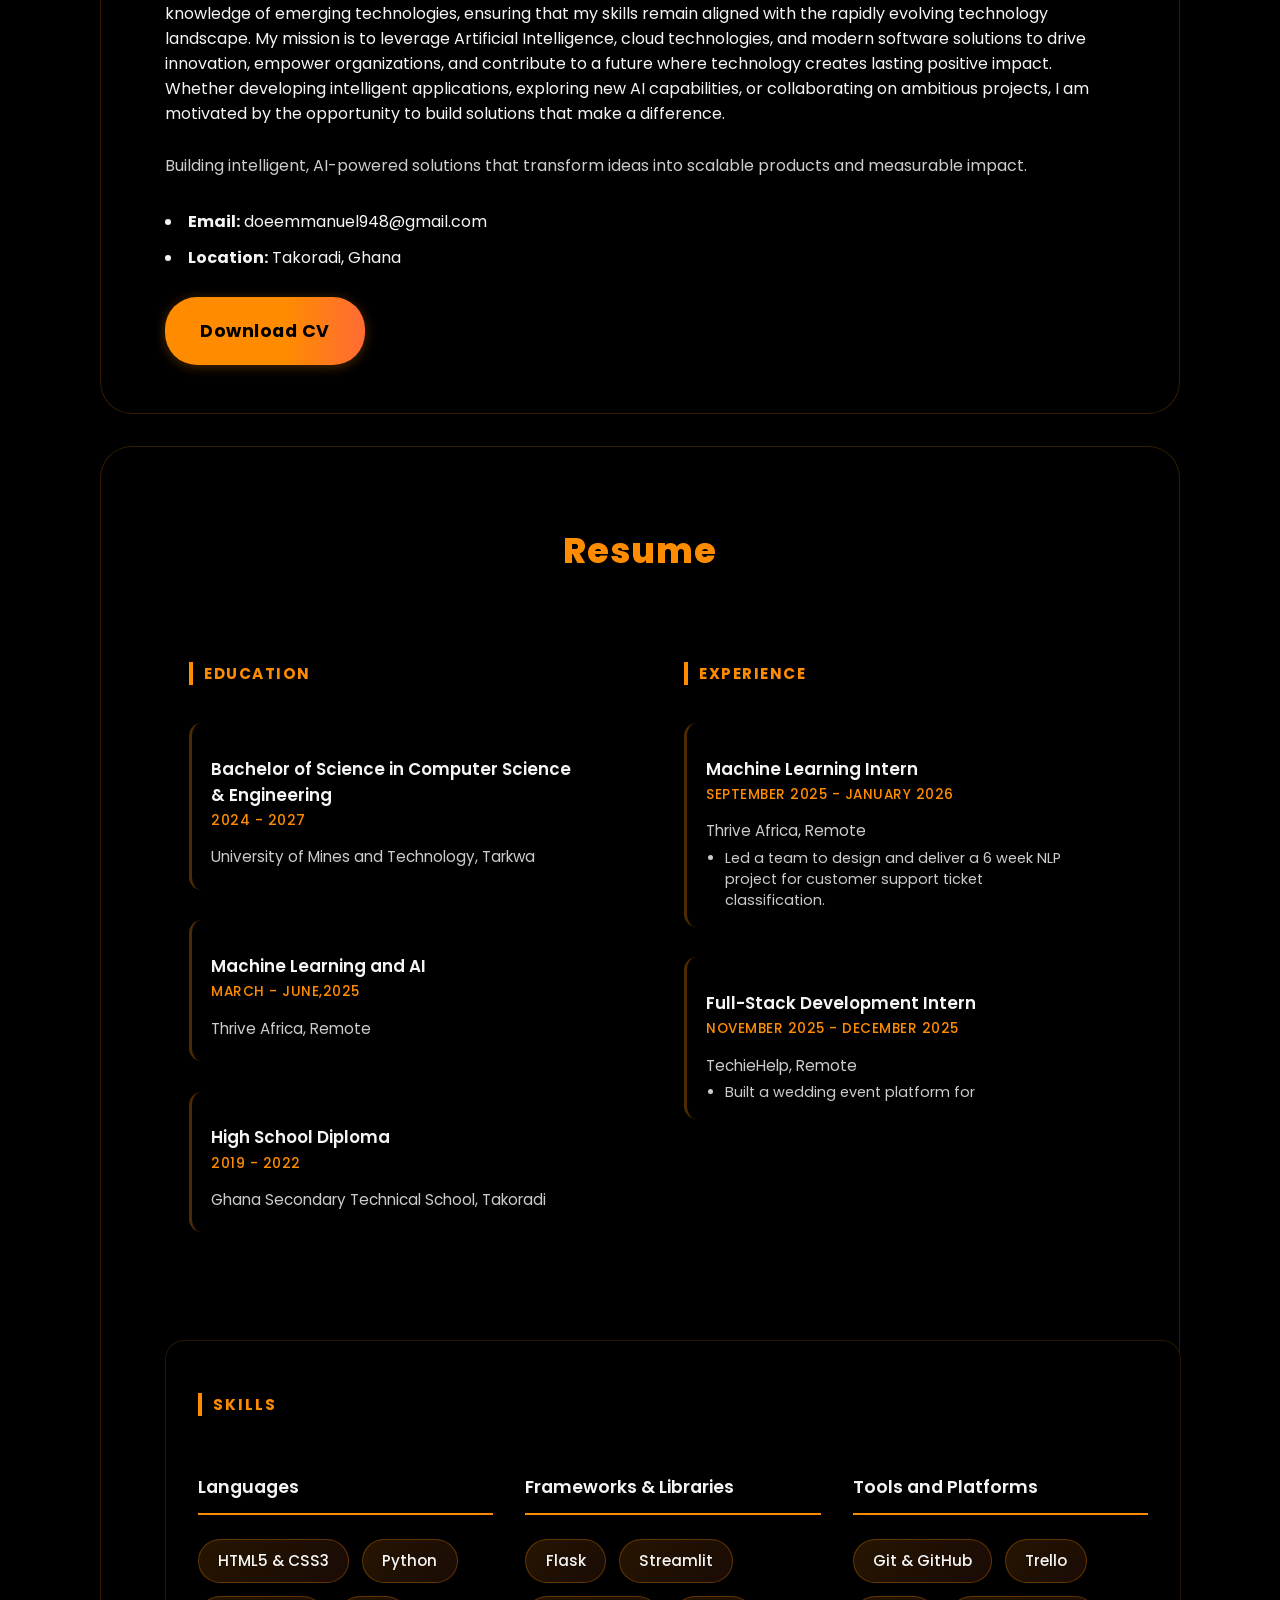
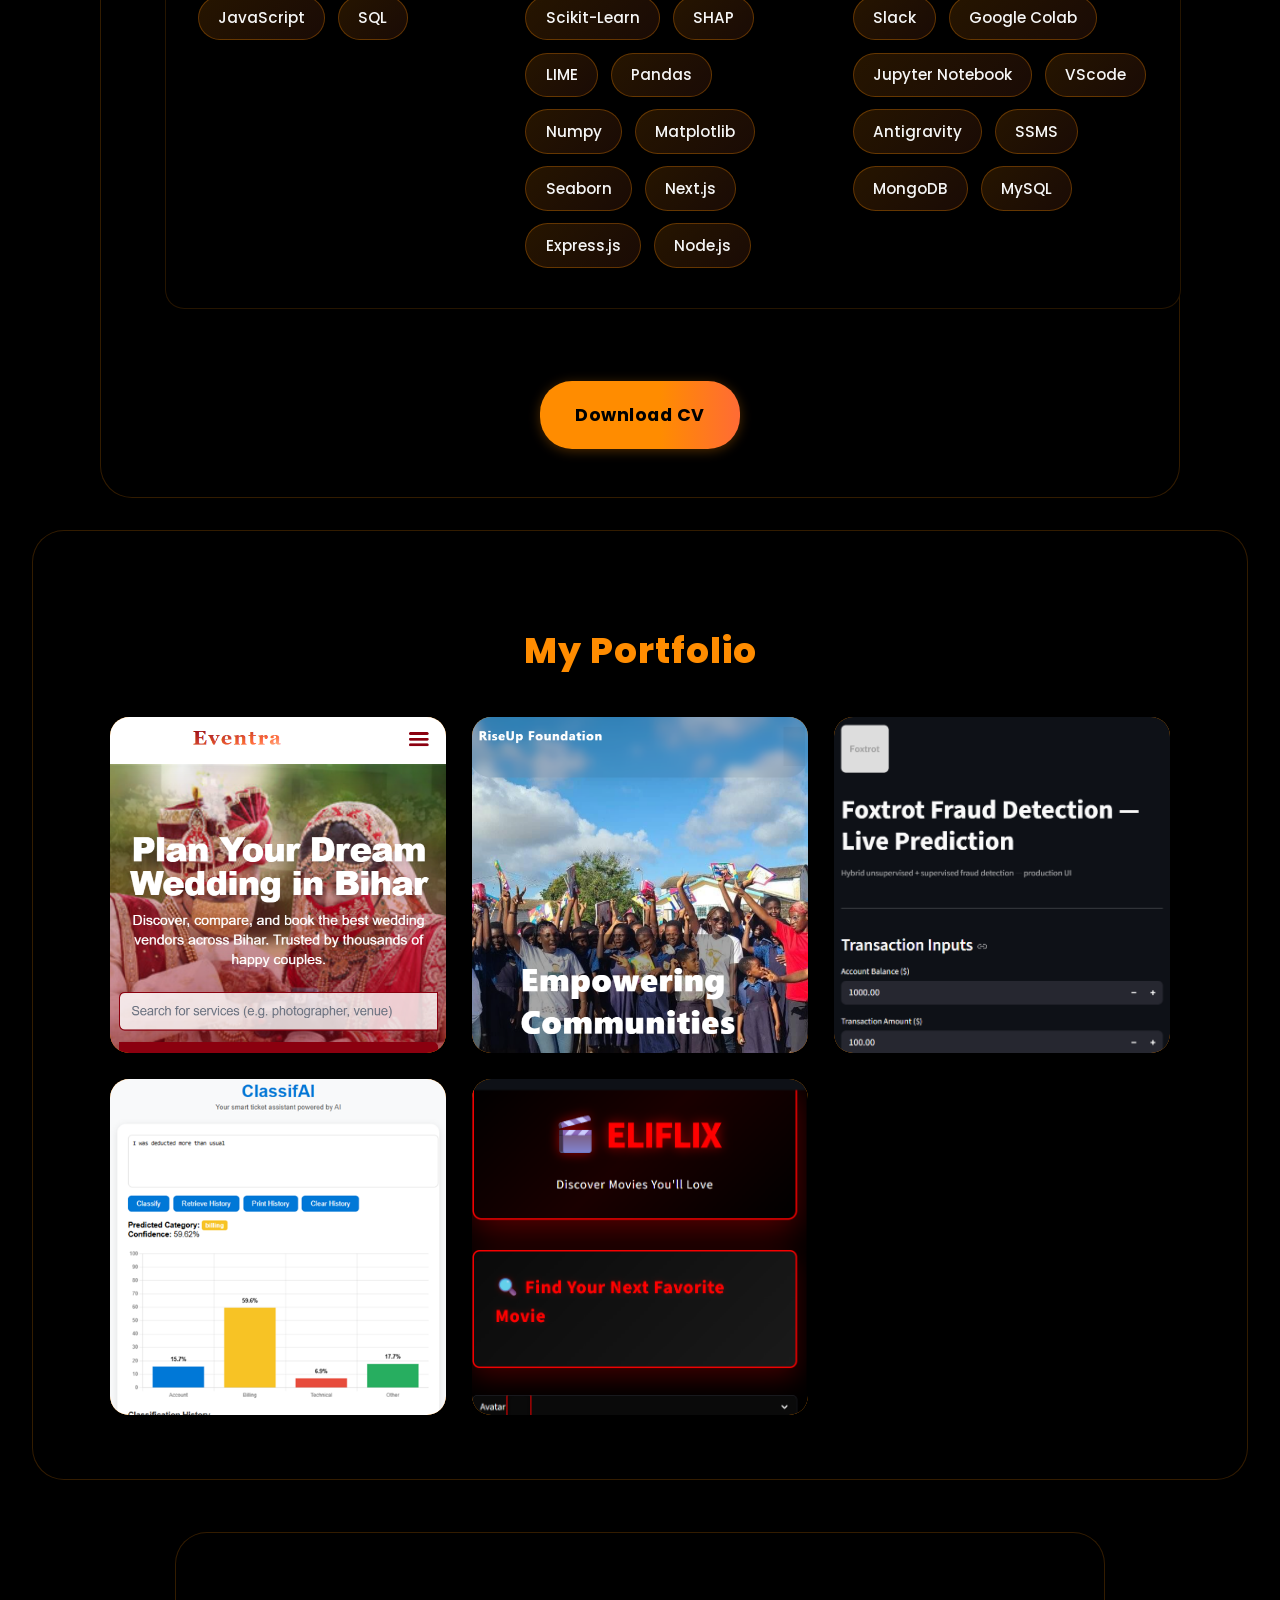
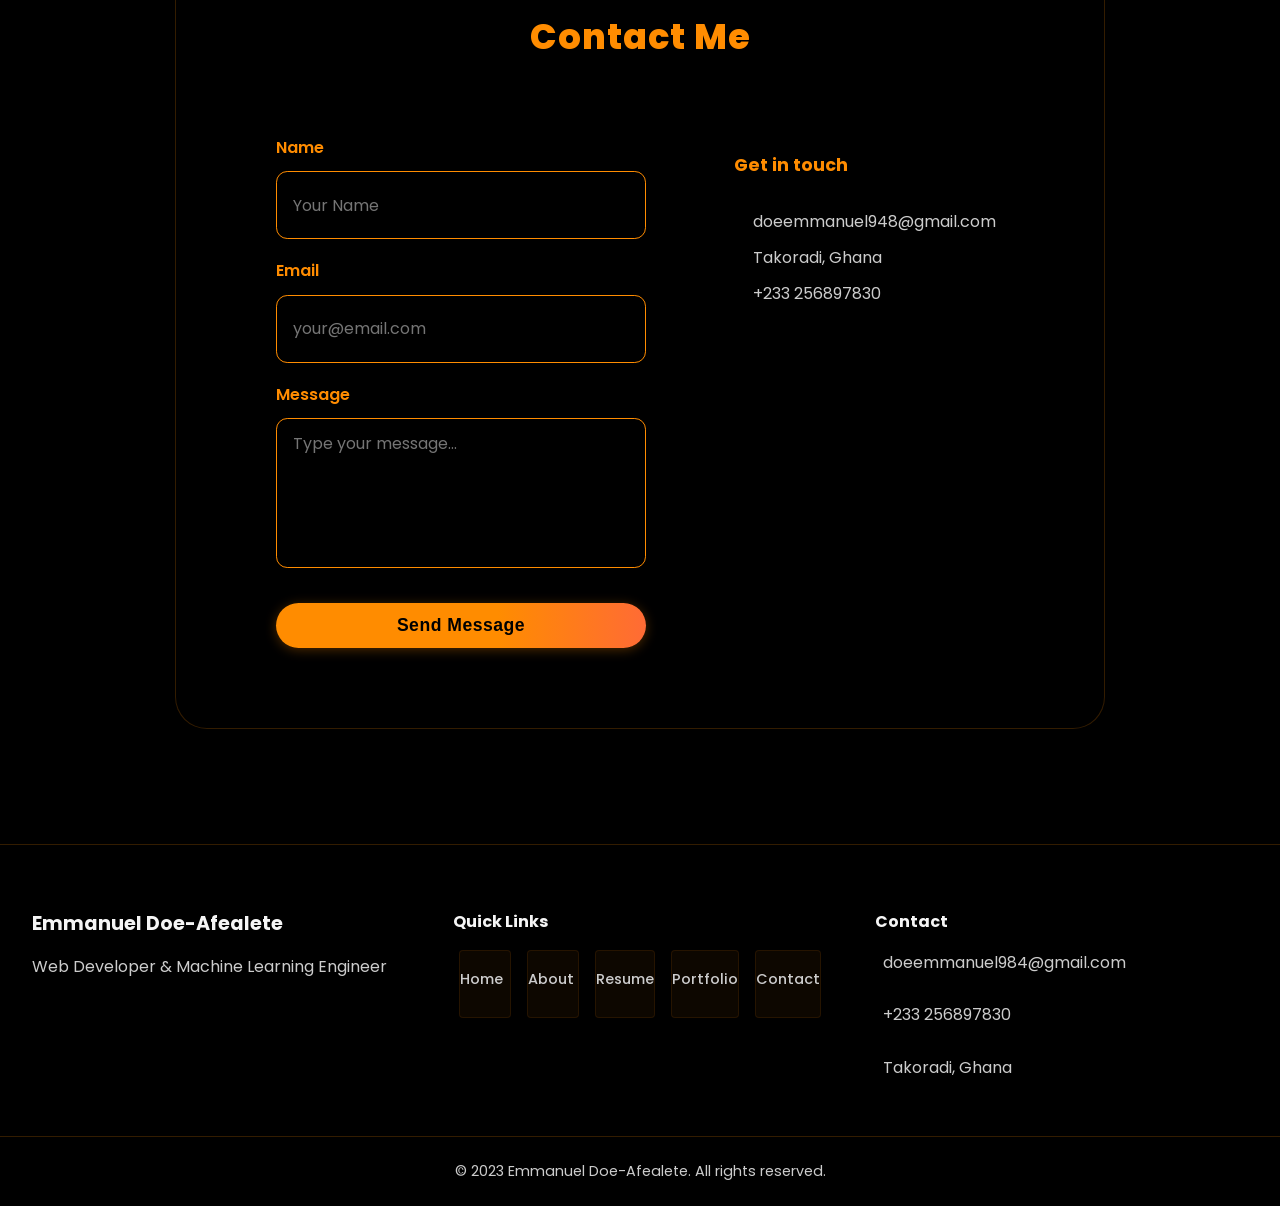
==== commit da84ee96: "Update homepage" ====
--- a/index.html
+++ b/index.html
@@ -52,7 +52,7 @@
             <div class="home-info">
                 <h3>Hello I am,</h3>
                 <h1>Emmanuel Doe-Afealete</h1>
-                <h3><strong>ML/AI Engineer | Generative AI & Advanced Prompt Engineering Practitioner | Cloud Computing Practitioner | Web Developer</strong></h4>
+                <h3><strong>ML/AI Engineer | Generative AI & Advanced Prompt Engineering Practitioner | AWS Cloud Computing Enthusiast | Web Developer</strong></h4>
                     <p>I design and develop intelligent systems at the intersection of  Machine learning, Artificial Intelligence, Generative AI, and modern web technologies. Passionate about solving complex problems, I create scalable, innovative solutions that deliver measurable value and meaningful impact in an increasingly digital world.
 
 
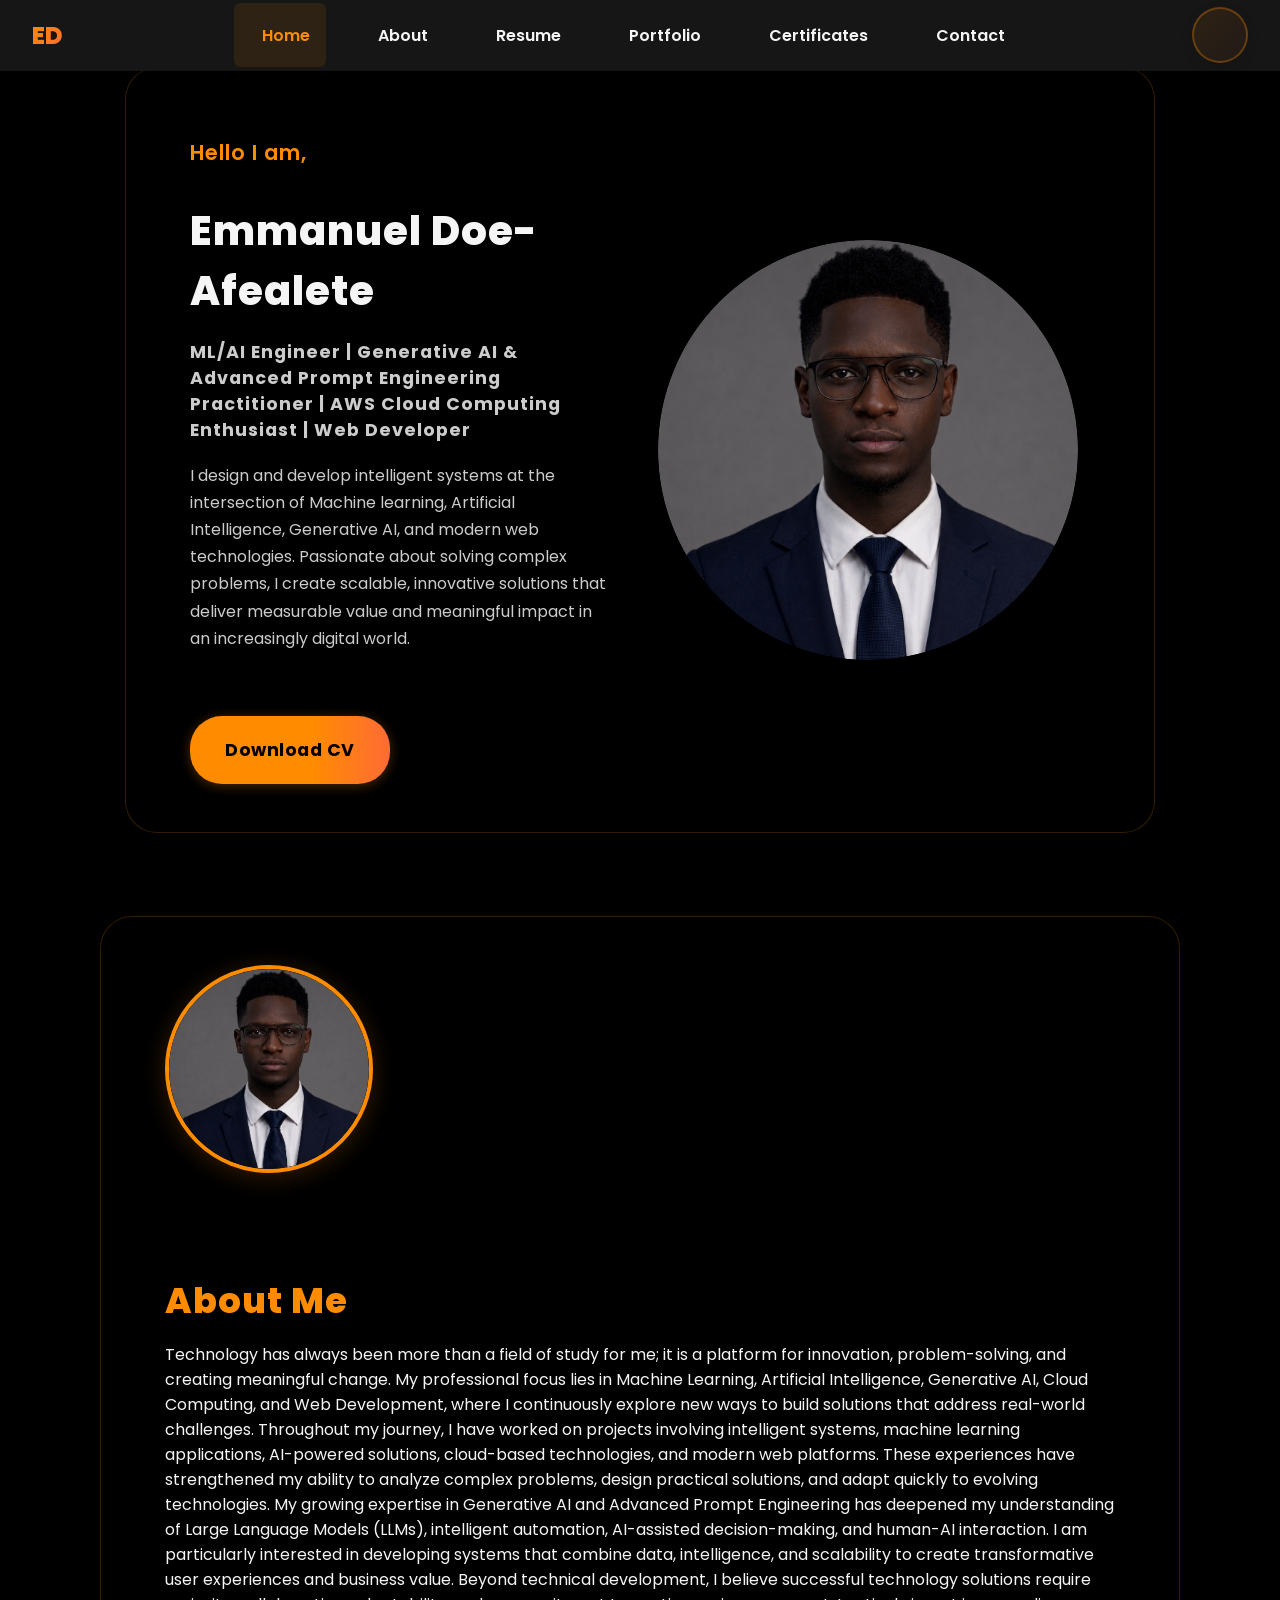
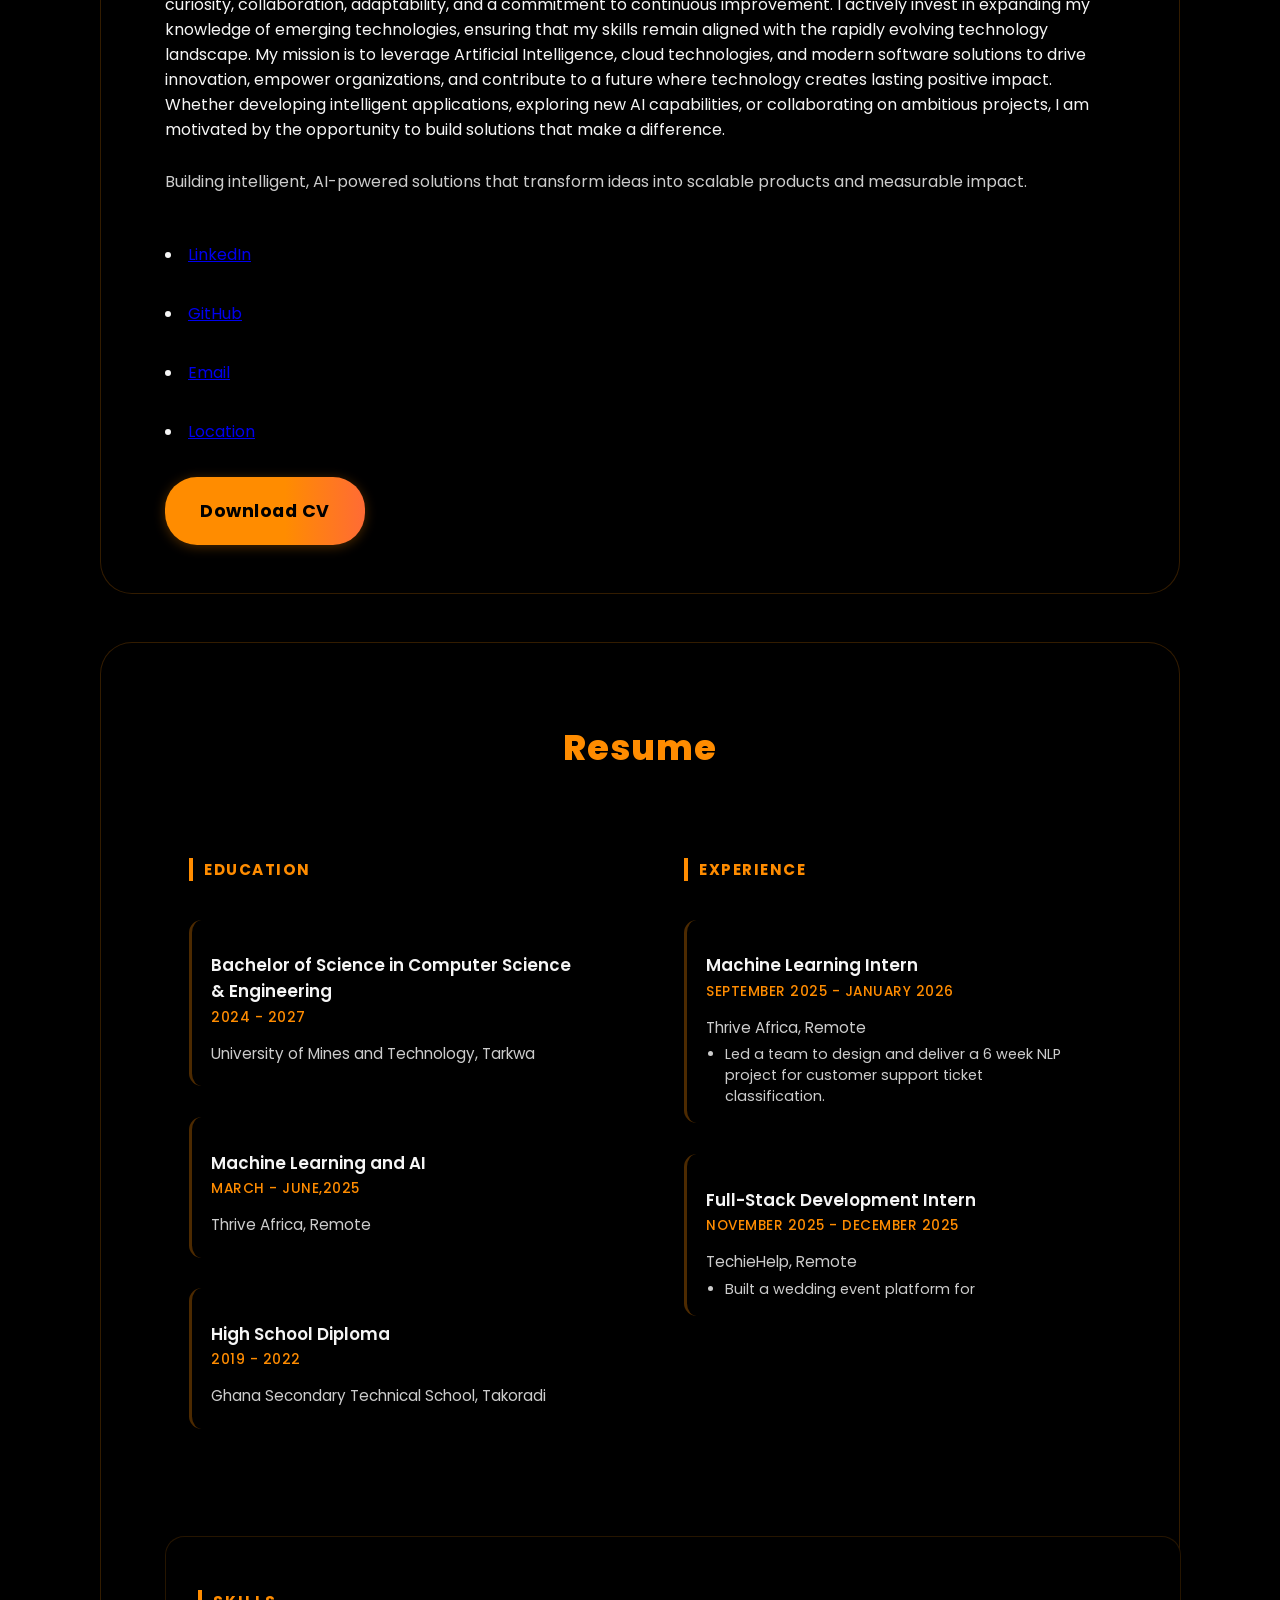
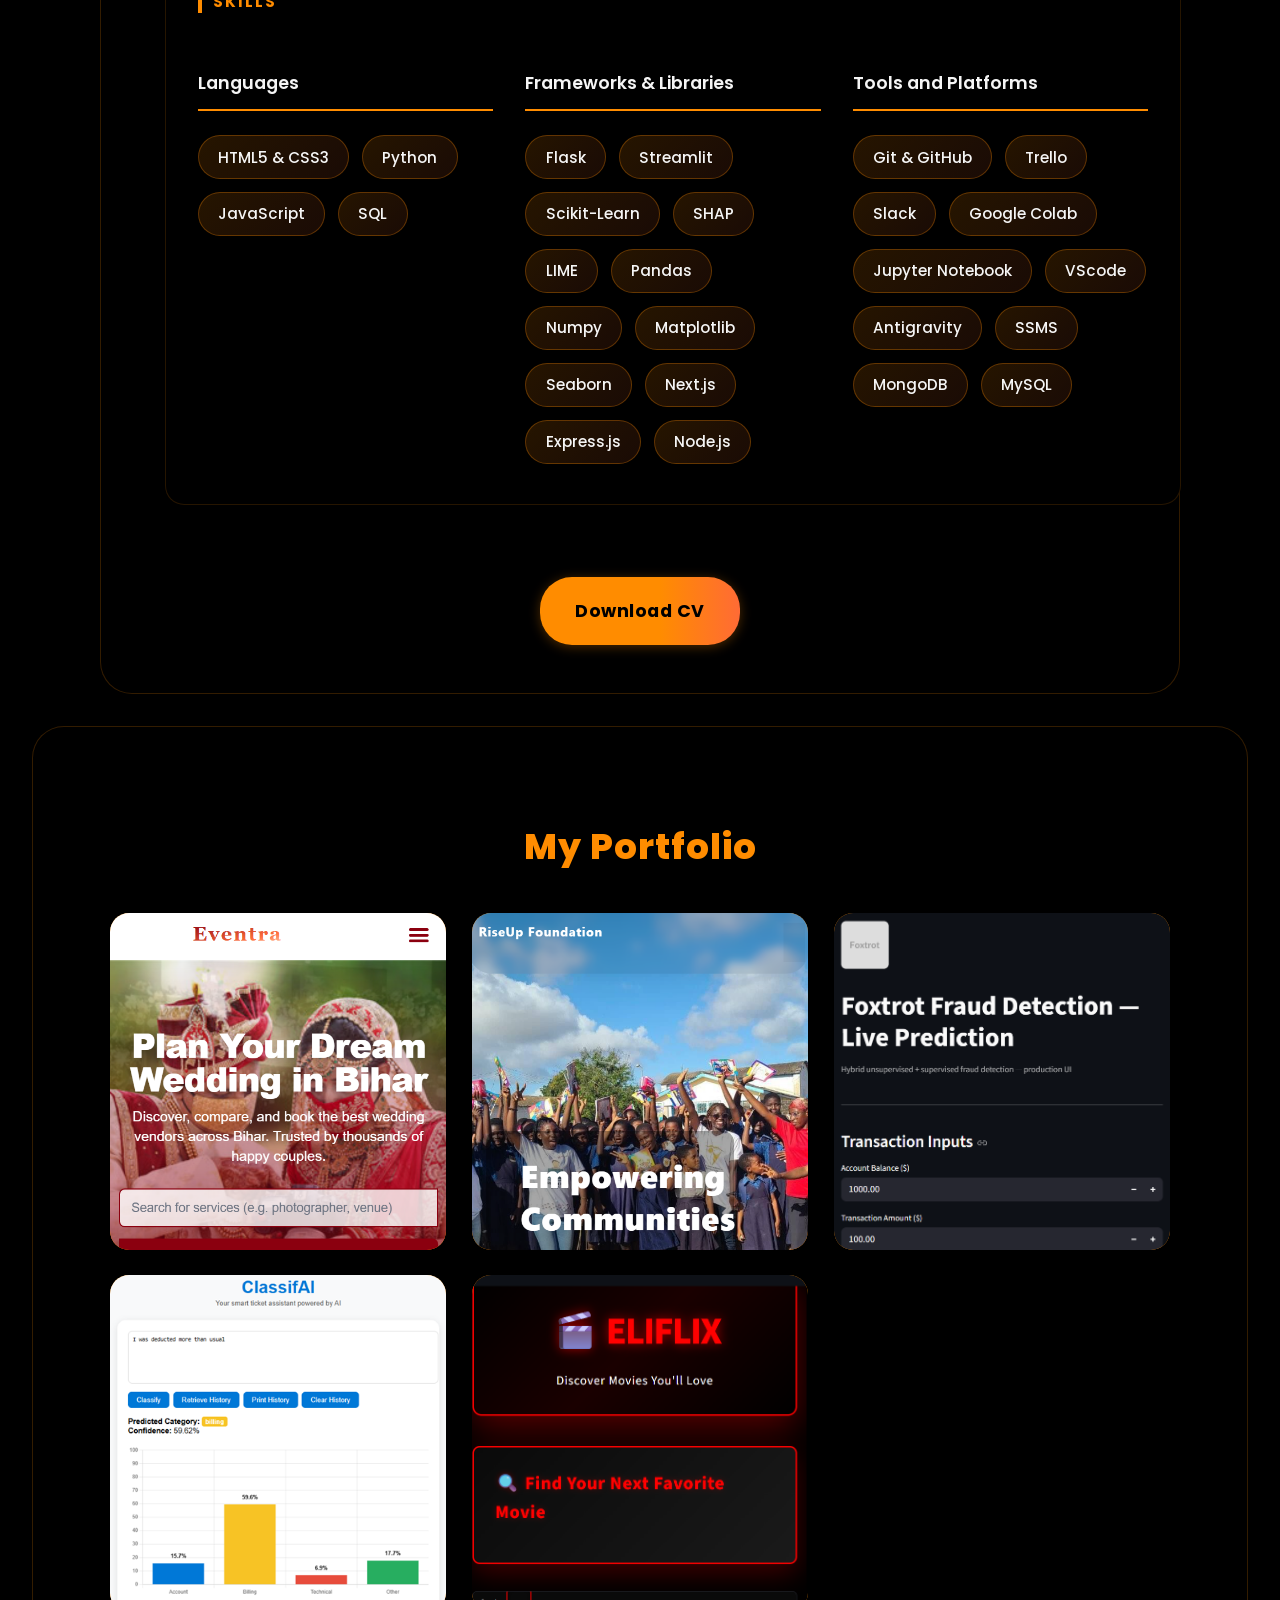
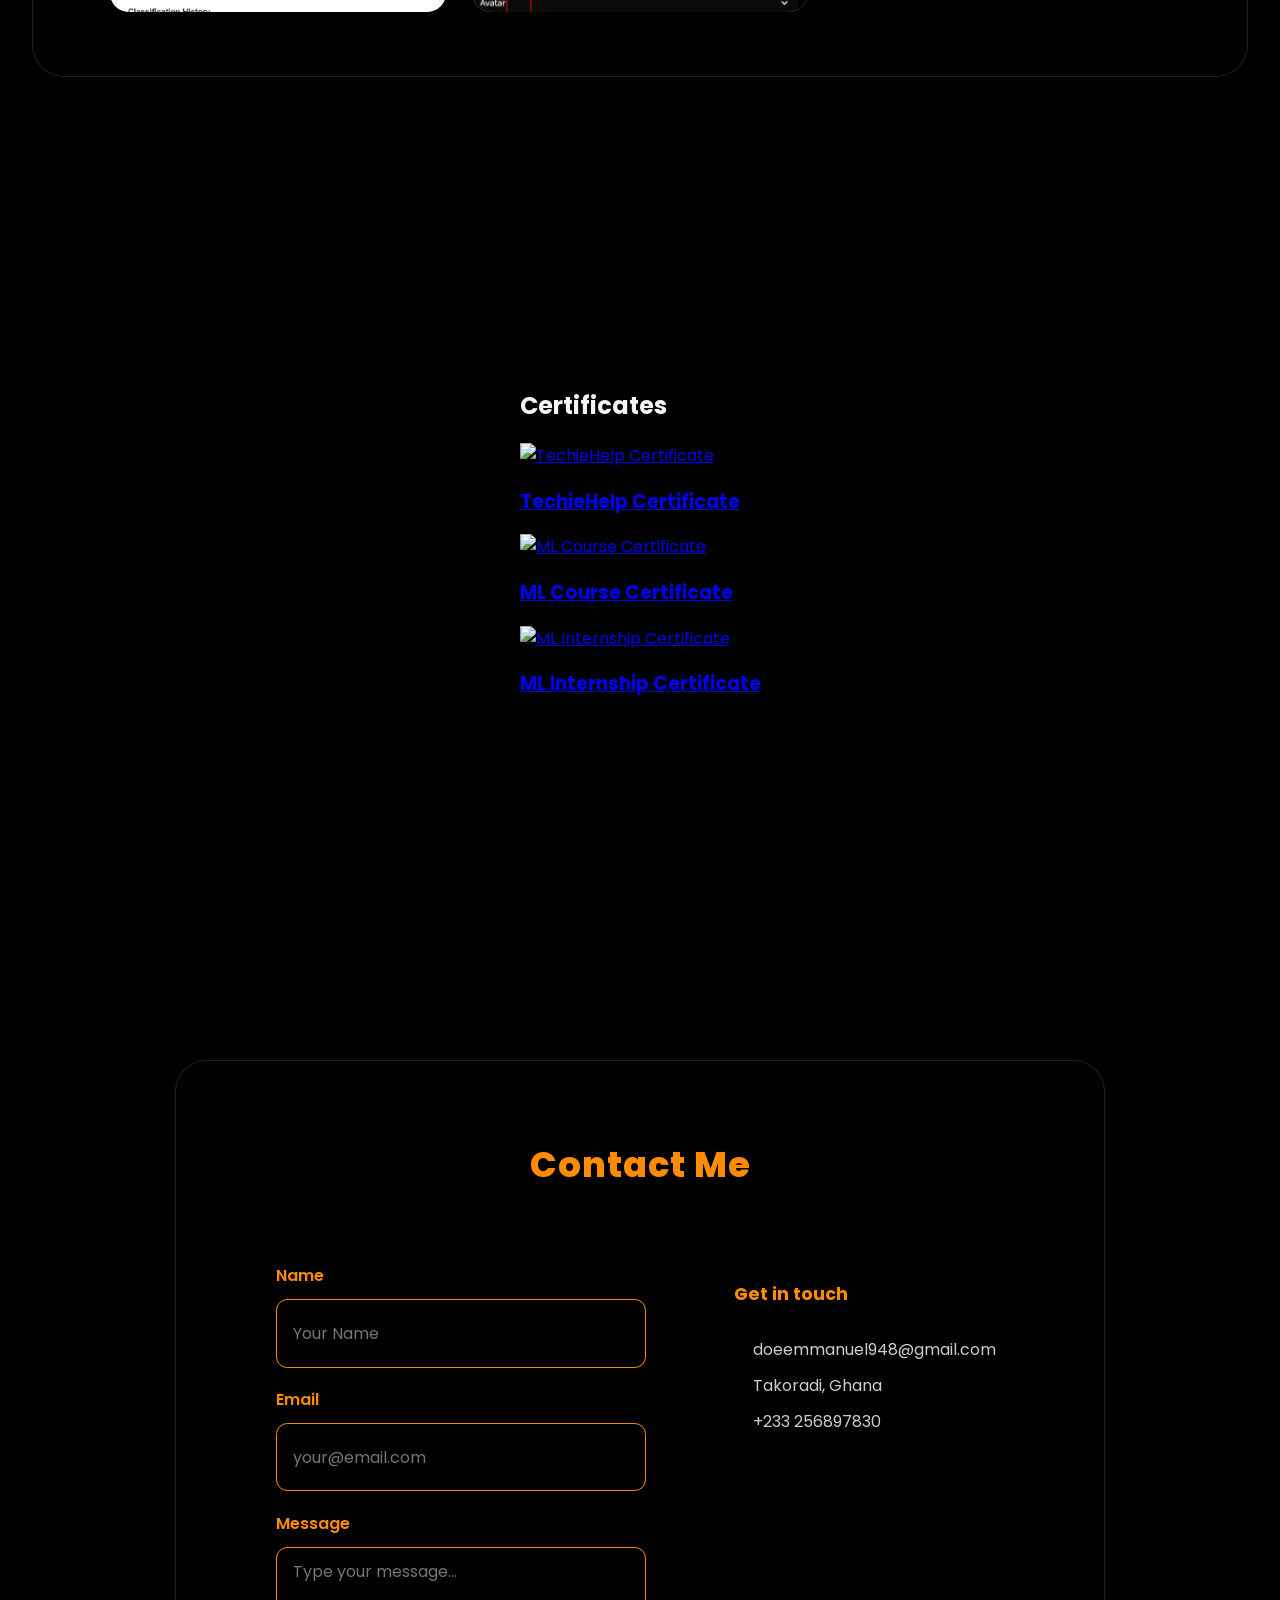
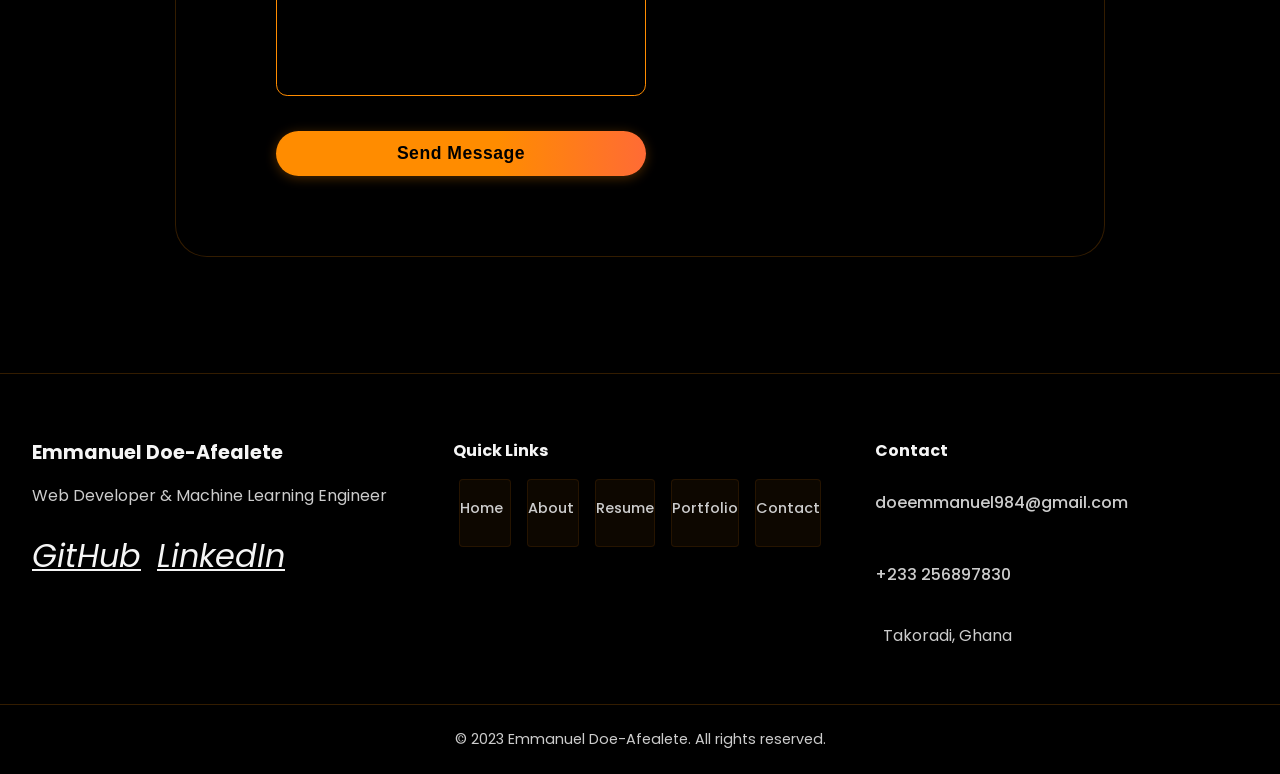
==== commit 7a3b354a: "eventra site url changed in index.html" ====
--- a/index.html
+++ b/index.html
@@ -20,6 +20,7 @@
                 <li><a href="#about-page"><i class="bx bx-user"></i>About</a></li>
                 <li><a href="#resume-page"><i class="bx bx-file"></i>Resume</a></li>
                 <li><a href="#portfolio-page"><i class="bx bx-briefcase"></i>Portfolio</a></li>
+                <li><a href="#certificate-page"><i class="bx bx-certification"></i>Certificates</a></li>
                 <li><a href="#contact-page"><i class="bx bx-envelope"></i>Contact</a></li>
             </ul>
         </div>
@@ -68,6 +69,7 @@
             </div>
         </section>
     </div>
+    <p>
     <div class="container" id="about-page">
         <section class="section about">
             <div class="about-image">
@@ -86,8 +88,10 @@
 My mission is to leverage Artificial Intelligence, cloud technologies, and modern software solutions to drive innovation, empower organizations, and contribute to a future where technology creates lasting positive impact. Whether developing intelligent applications, exploring new AI capabilities, or collaborating on ambitious projects, I am motivated by the opportunity to build solutions that make a difference.
 
 			<p>Building intelligent, AI-powered solutions that transform ideas into scalable products and measurable impact.</p>
-                    <li><strong>Email:</strong> doeemmanuel948@gmail.com</li>
-                    <li><strong>Location:</strong> Takoradi, Ghana</li>
+                    <li><a href="https://linkedin.com/in/emmanuel-doe-afealete" target="_blank"><i class='bxl bxl-linkedin'></i> LinkedIn</a></li>
+                    <li><a href="https://github.com/Afealete" target="_blank"><i class='bxl bxl-github'></i> GitHub</a></li>
+                    <li><a href="mailto:doeemmanuel948@gmail.com" target="_blank"><i class='bxl bxl-gmail'></i> Email</a></li>
+                    <li><a href="https://maps.google.com/?q=Takoradi,+Ghana" target="_blank"><i class='bxl bxl-map'></i> Location</a></li>
                 </ul>
                 <div class="cv-btn">
                     <a href="RESUME.pdf" download>Download CV</a>
@@ -95,6 +99,7 @@
             </div>
         </section>
     </div>
+    </p>
     <div class="container" id="resume-page">
         <section class="section resume">
             <h1>Resume</h1>
@@ -193,7 +198,7 @@
         <section class="section portfolio">
             <h1>My Portfolio</h1>
             <div class="portfolio-grid">
-                <a href="https://eventra-bihar.vercel.app" target="_blank" class="portfolio-link-card">
+                <a href="https://eventra-web-wi34.onrender.com" target="_blank" class="portfolio-link-card">
                     <div class="portfolio-card">
                         <img src="images/eventra.png" alt="Bihar wedding platform ">
                         <div class="portfolio-info">
@@ -250,6 +255,41 @@
             </div>
         </section>
     </div>
+
+    <p>
+    <div class="container" id="certificate-page">
+        <section class="section certificate">
+            <h1>Certificates</h1>
+            <div class="certificate-grid">
+                <a href="techiehelp_cert.pdf" target="_blank" class="certificate-link-card">
+                    <div class="certificate-card">
+                        <img src="images/TECHIEHELP.png" alt="TechieHelp Certificate">
+                        <div class="certificate-info">
+                            <h3>TechieHelp Certificate</h3>
+                        </div>
+                    </div>
+                </a>
+                <a href="thrive_ml_course.pdf" target="_blank" class="certificate-link-card">
+                    <div class="certificate-card">
+                        <img src="images/ML_COURSE.png" alt="ML Course Certificate">
+                        <div class="certificate-info">
+                            <h3>ML Course Certificate</h3>
+                        </div>
+                    </div>
+                </a>
+                <a href="thrive_ml_internship.pdf" target="_blank" class="certificate-link-card">
+                    <div class="certificate-card">
+                        <img src="images/ML_INTERNSHIP.png" alt="ML Internship Certificate">
+                        <div class="certificate-info">
+                            <h3>ML Internship Certificate</h3>
+                        </div>
+                    </div>
+                </a>
+            </div>
+        </section>
+    </div>
+    </p>
+    
     <div class="container" id="contact-page">
         <section class="section contact">
             <h1>Contact Me</h1>
@@ -295,14 +335,12 @@
                 <p>Web Developer & Machine Learning Engineer</p>
                 <div class="social-links">
                     <a href="https://github.com/yourusername" target="blank" rel="noopener">
-                        <i class='bx bxl-github'></i>
+                        <i class='bx bxl-github'>GitHub</i>
                     </a>
                     <a href="https://linkedin.com/in/yourusername" target="_blank" rel="noopener">
-                        <i class='bx bxl-linkedin'></i>
+                        <i class='bx bxl-linkedin'>LinkedIn</i>
                     </a>
-                    <a href="https://twitter.com/yourusername" target="_blank" rel="noopener">
-                        <i class='bx bxl-twitter'></i>
-                    </a>
+                    
                 </div>
             </div>
             <div class="footer-section">
@@ -318,8 +356,8 @@
             <div class="footer-section">
                 <h4>Contact</h4>
                 <ul class="contact-info">
-                    <li><i class='bx bx-envelope'></i> doeemmanuel984@gmail.com</li>
-                    <li><i class='bx bx-phone'></i>+233 256897830</li>
+                    <li><a href="mailto:doeemmanuel984@gmail.com" target="_blank" rel="noopener noreferrer"><i class='bx bx-envelope'></i> doeemmanuel984@gmail.com</a></li>
+                    <li><a href="tel:+233256897830" target="_blank" rel="noopener noreferrer"><i class='bx bx-phone'></i>+233 256897830</a></li>
                     <li><i class='bx bx-map'></i> Takoradi, Ghana</li>
                 </ul>
             </div>
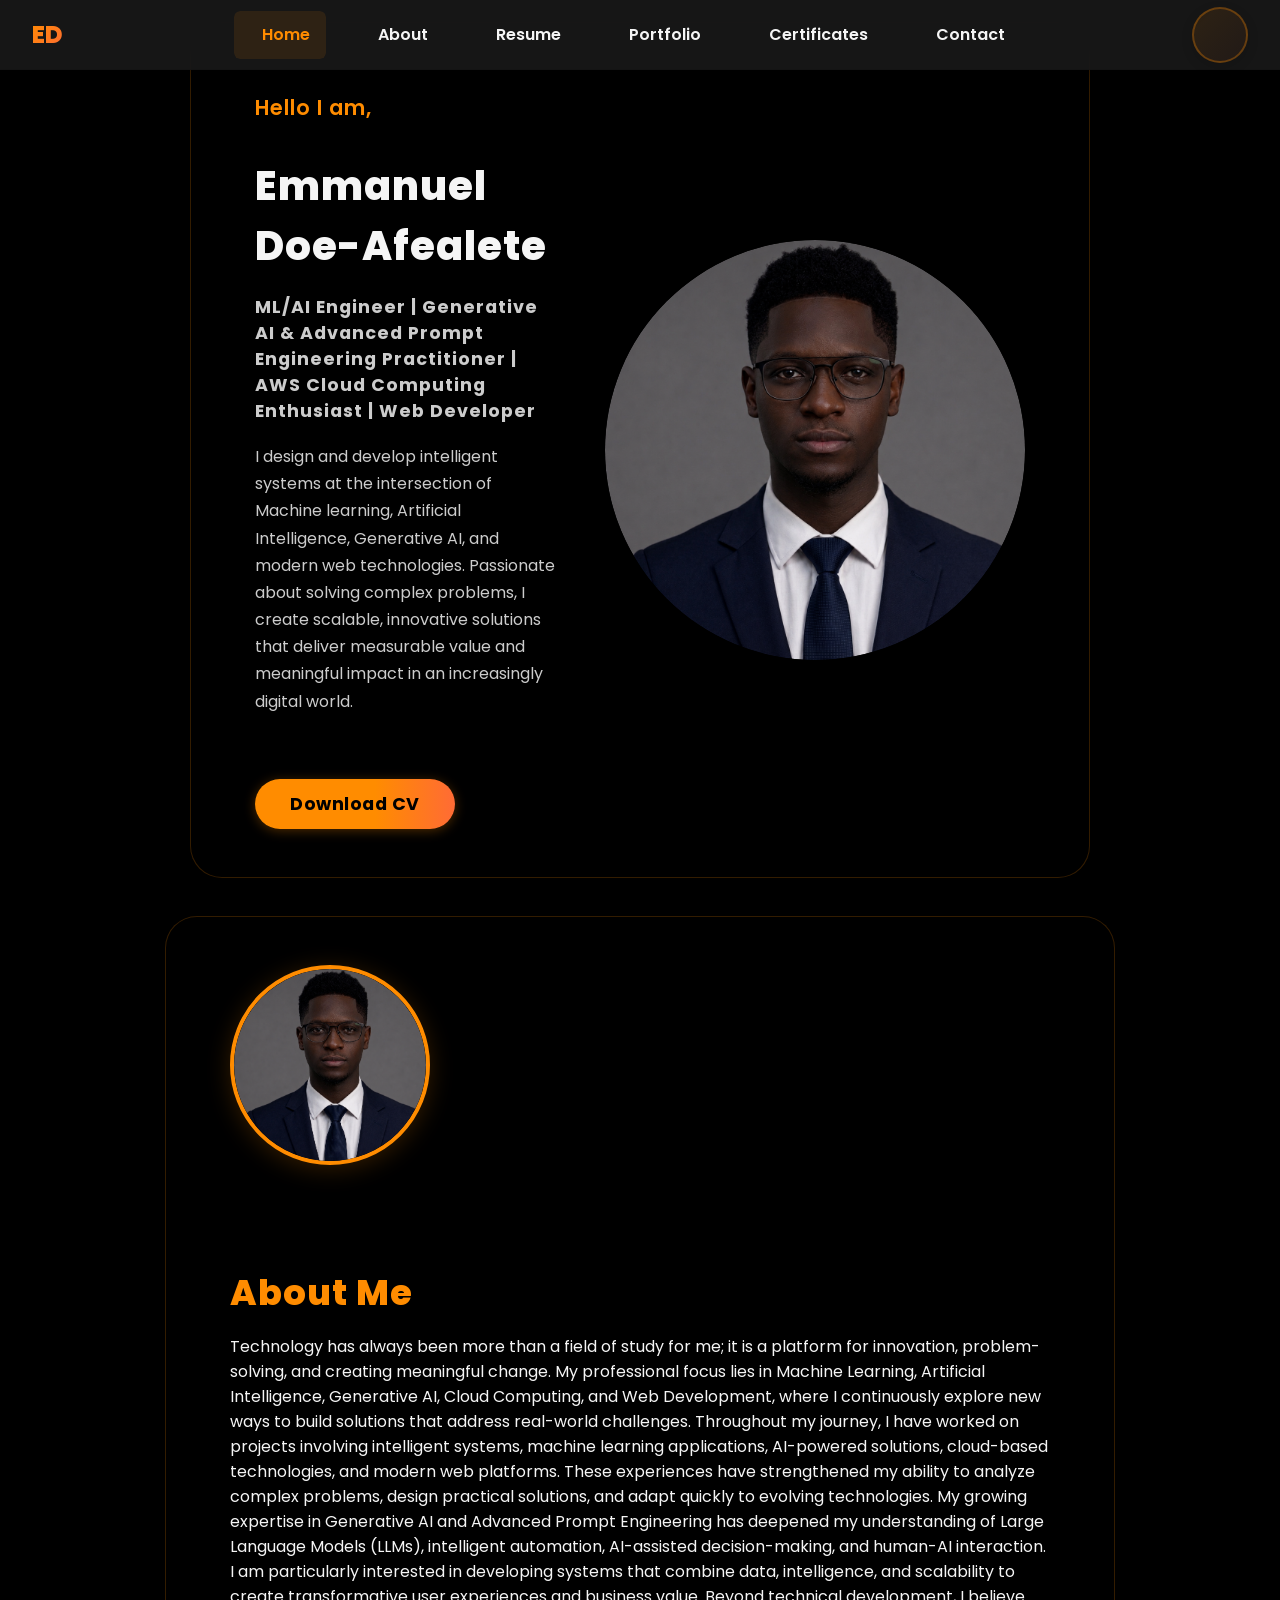
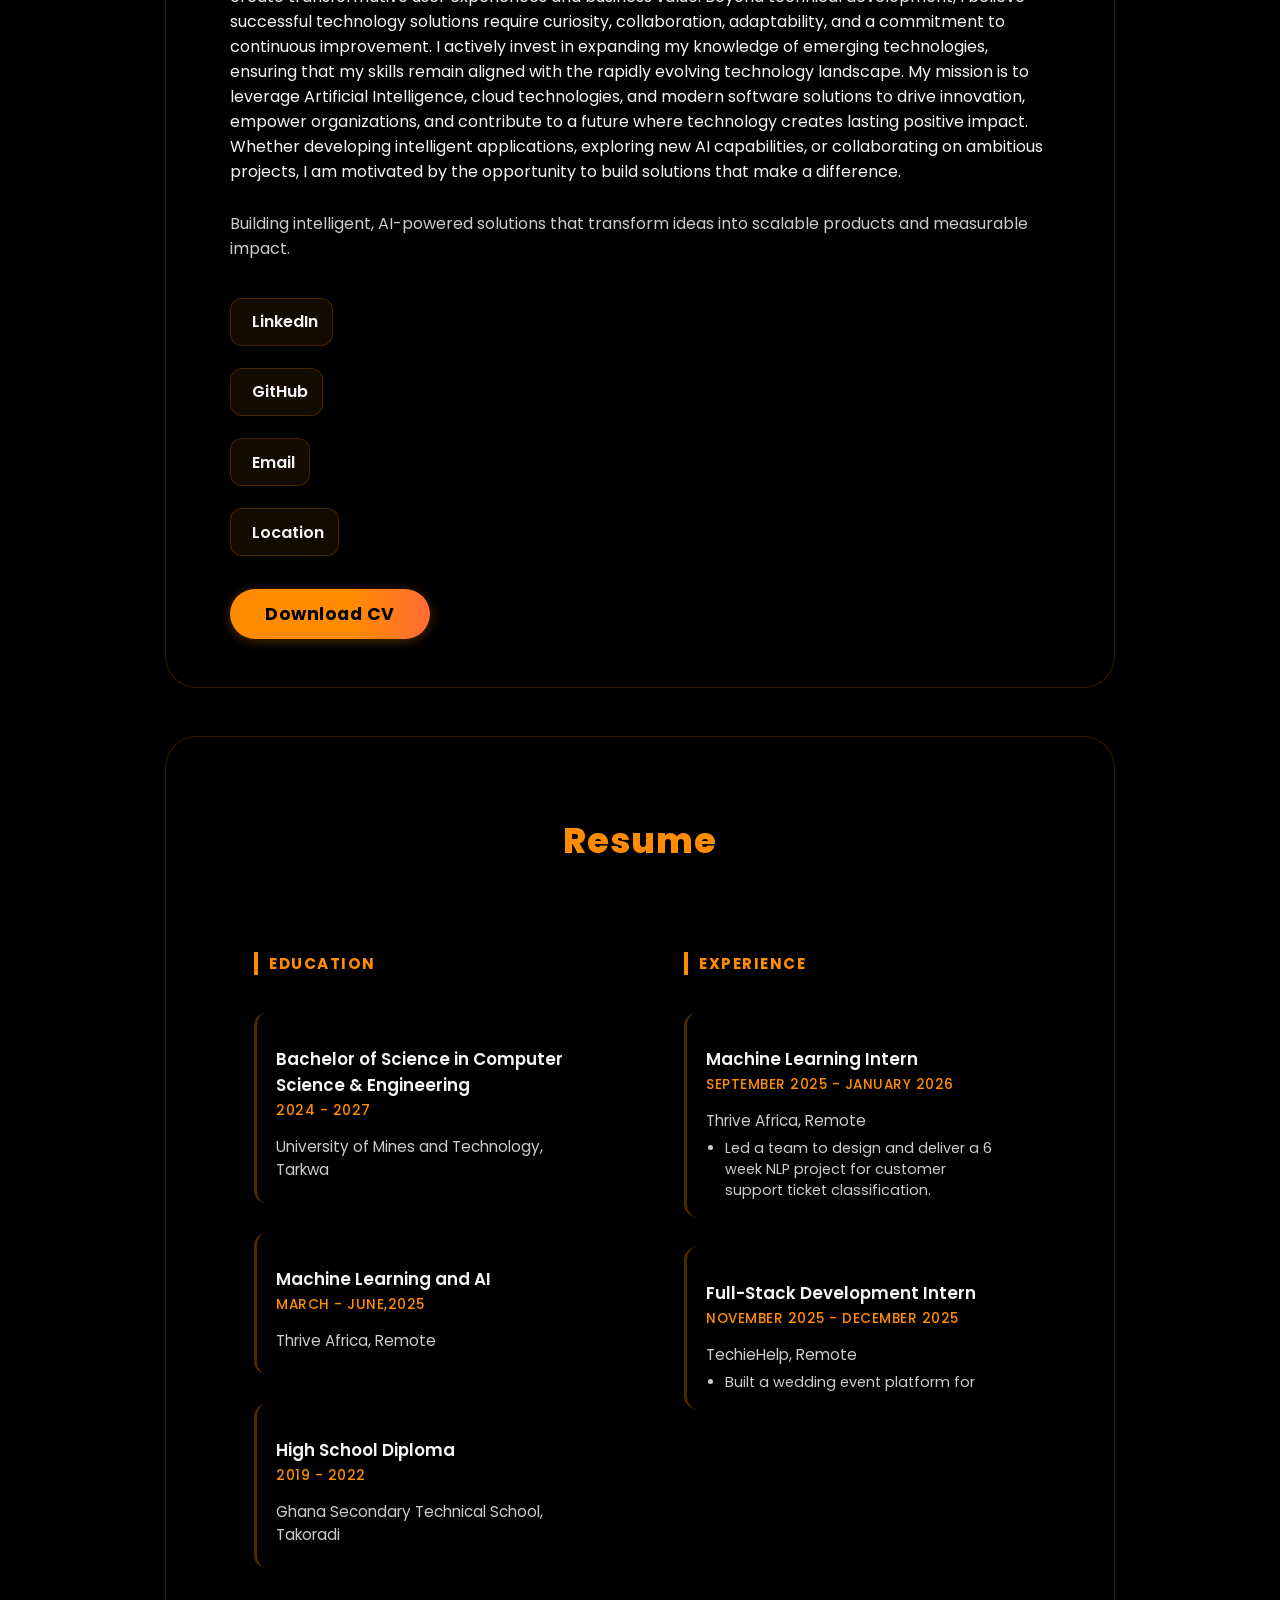
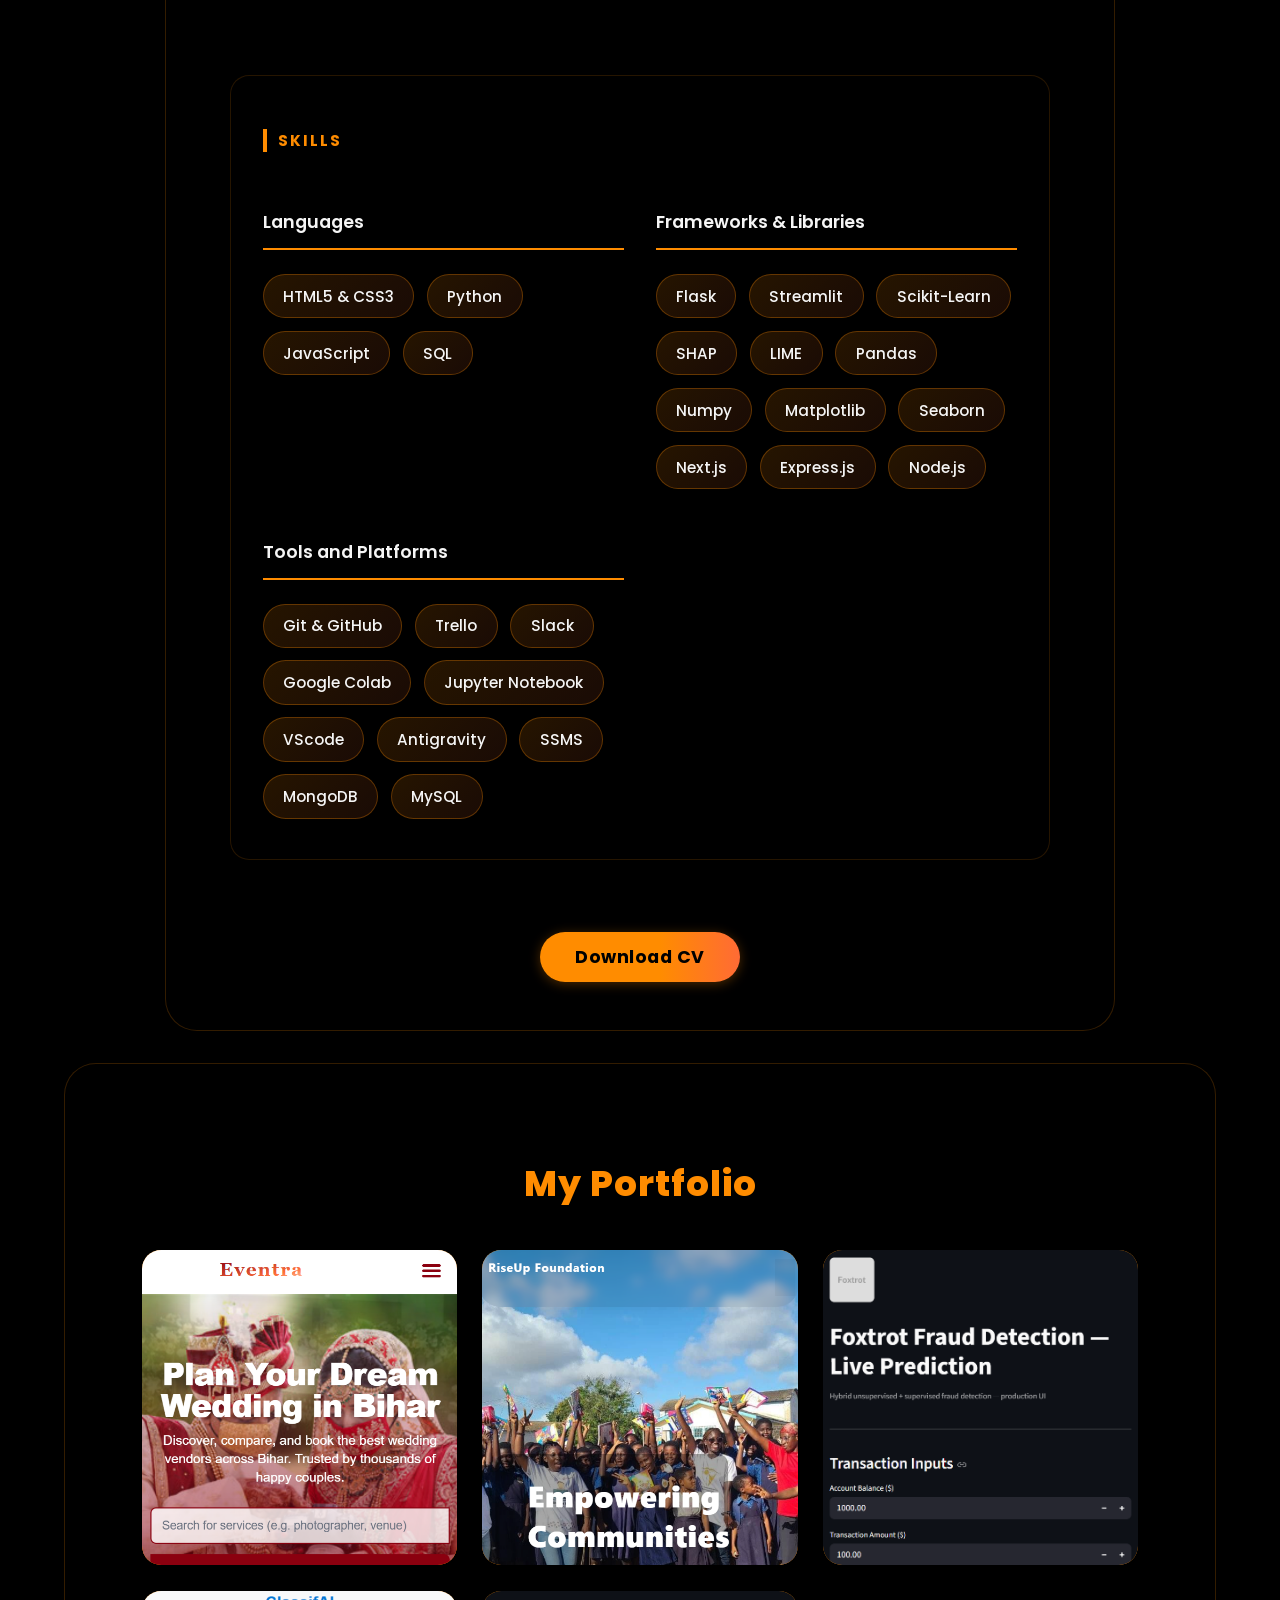
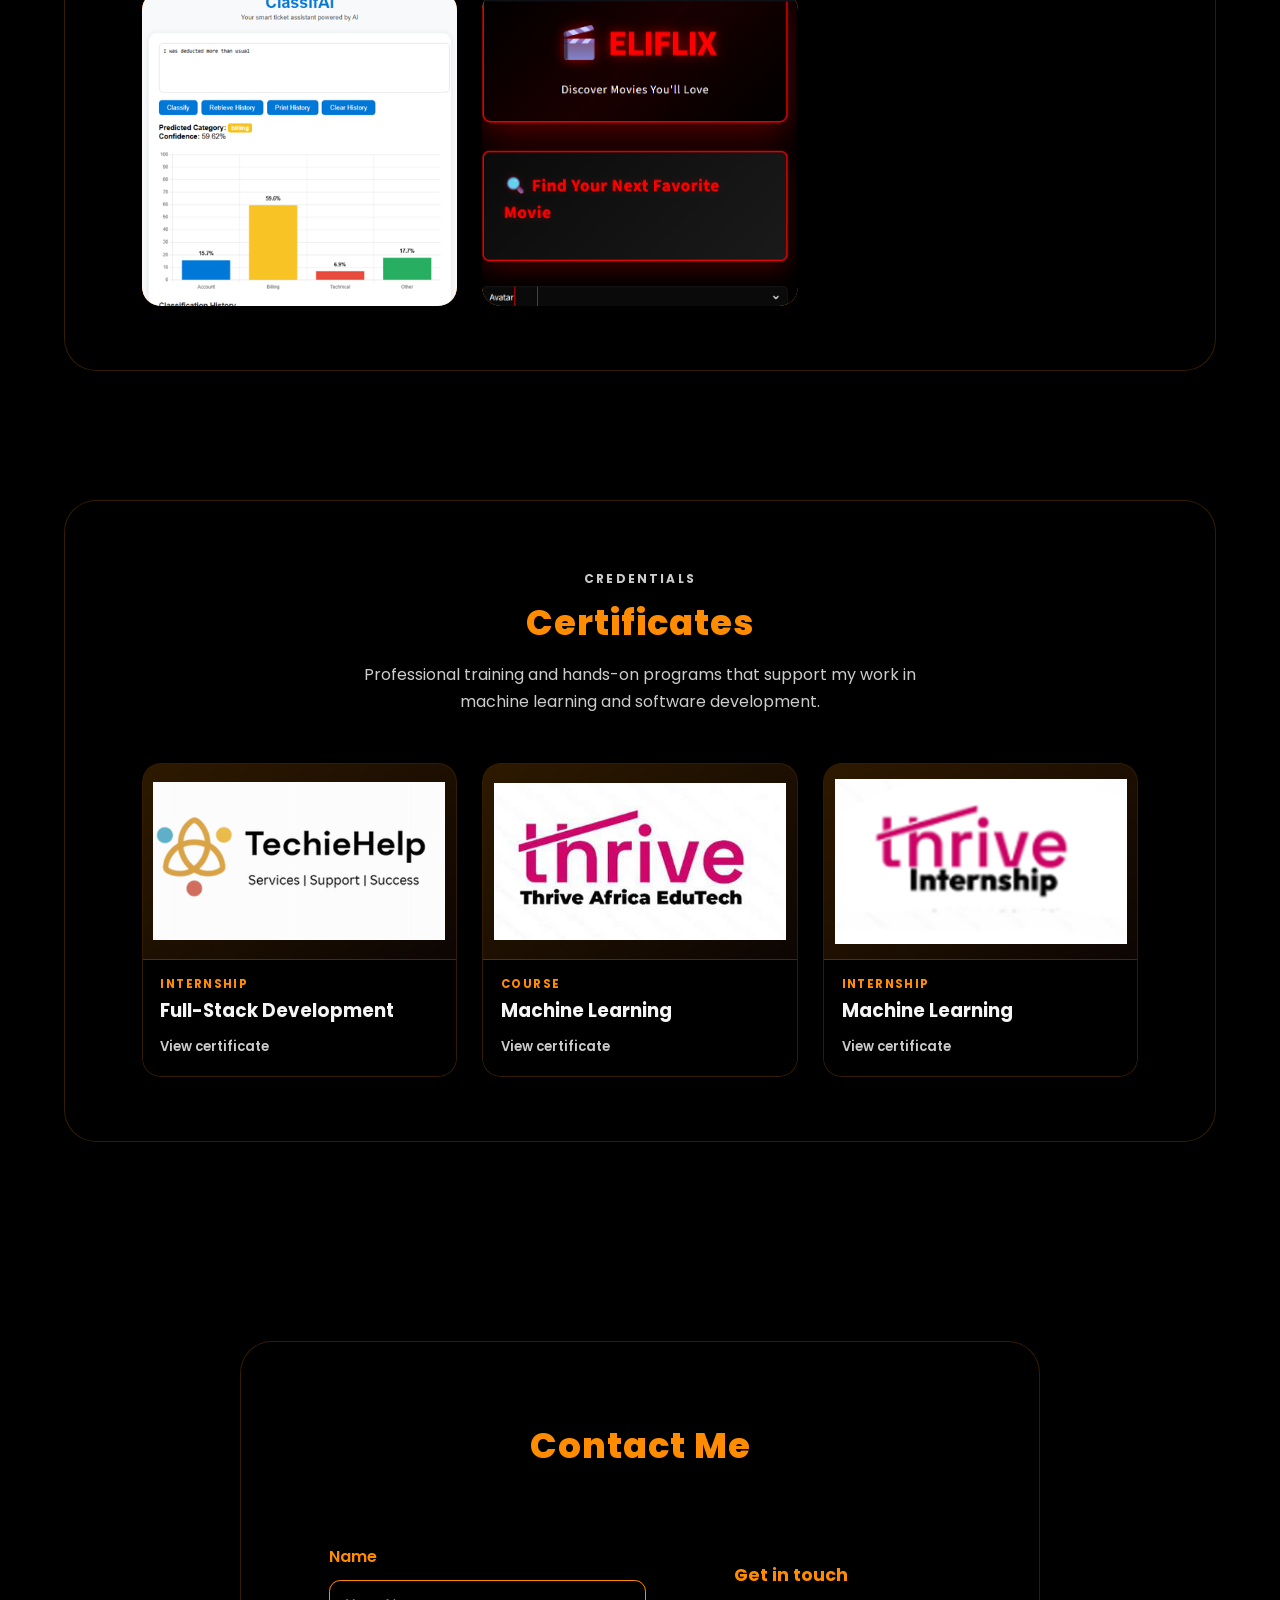
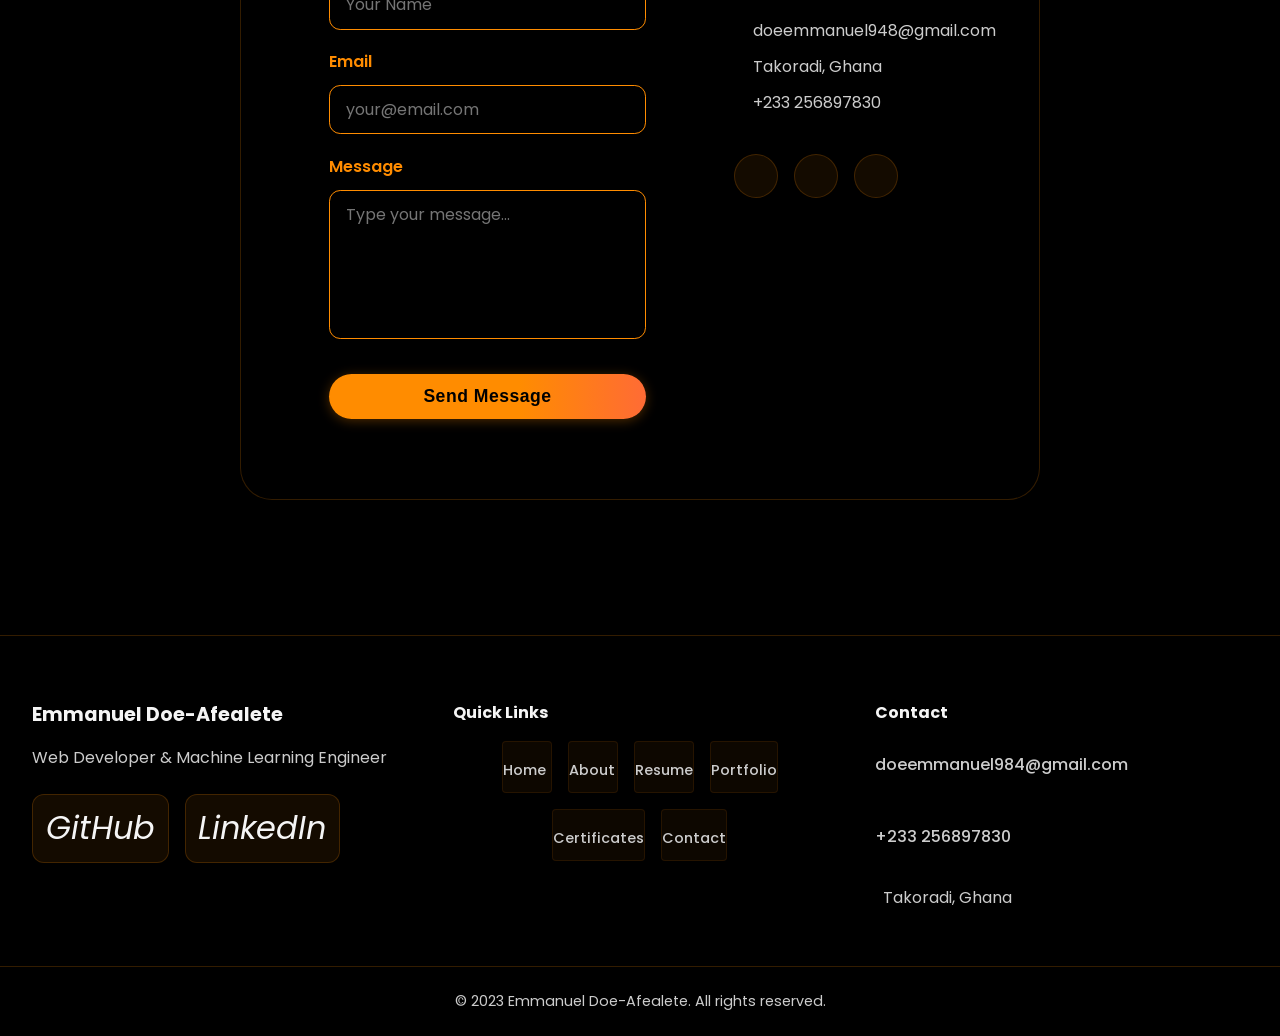
==== commit c7eaa62a: "certificate section integrated" ====
--- a/index.html
+++ b/index.html
@@ -2,7 +2,7 @@
 <html lang="en">
 
 <head>
-    <meta chars-et="UTF-8">
+    <meta charset="UTF-8">
     <meta name="viewport" content="width=device-width, initial-scale=1.0">
     <title>Document</title>
     <link href='https://cdn.boxicons.com/fonts/basic/boxicons.min.css' rel='stylesheet'>
@@ -45,6 +45,7 @@
             <li><a href="#about-page" class="mobile-menu-link"><i class="bx bx-user"></i>About</a></li>
             <li><a href="#resume-page" class="mobile-menu-link"><i class="bx bx-file"></i>Resume</a></li>
             <li><a href="#portfolio-page" class="mobile-menu-link"><i class="bx bx-briefcase"></i>Portfolio</a></li>
+            <li><a href="#certificate-page" class="mobile-menu-link"><i class="bx bx-certification"></i>Certificates</a></li>
             <li><a href="#contact-page" class="mobile-menu-link"><i class="bx bx-envelope"></i>Contact</a></li>
         </ul>
     </div>
@@ -88,10 +89,10 @@
 My mission is to leverage Artificial Intelligence, cloud technologies, and modern software solutions to drive innovation, empower organizations, and contribute to a future where technology creates lasting positive impact. Whether developing intelligent applications, exploring new AI capabilities, or collaborating on ambitious projects, I am motivated by the opportunity to build solutions that make a difference.
 
 			<p>Building intelligent, AI-powered solutions that transform ideas into scalable products and measurable impact.</p>
-                    <li><a href="https://linkedin.com/in/emmanuel-doe-afealete" target="_blank"><i class='bxl bxl-linkedin'></i> LinkedIn</a></li>
-                    <li><a href="https://github.com/Afealete" target="_blank"><i class='bxl bxl-github'></i> GitHub</a></li>
-                    <li><a href="mailto:doeemmanuel948@gmail.com" target="_blank"><i class='bxl bxl-gmail'></i> Email</a></li>
-                    <li><a href="https://maps.google.com/?q=Takoradi,+Ghana" target="_blank"><i class='bxl bxl-map'></i> Location</a></li>
+                    <li><a href="https://linkedin.com/in/emmanuel-doe-afealete" target="_blank" rel="noopener noreferrer"><i class='bxl bxl-linkedin'></i> LinkedIn</a></li>
+                    <li><a href="https://github.com/Afealete" target="_blank" rel="noopener noreferrer"><i class='bxl bxl-github'></i> GitHub</a></li>
+                    <li><a href="mailto:doeemmanuel948@gmail.com"><i class='bxl bxl-gmail'></i> Email</a></li>
+                    <li><a href="https://maps.google.com/?q=Takoradi,+Ghana" target="_blank" rel="noopener noreferrer"><i class='bxl bxl-map'></i> Location</a></li>
                 </ul>
                 <div class="cv-btn">
                     <a href="RESUME.pdf" download>Download CV</a>
@@ -198,7 +199,7 @@
         <section class="section portfolio">
             <h1>My Portfolio</h1>
             <div class="portfolio-grid">
-                <a href="https://eventra-web-wi34.onrender.com" target="_blank" class="portfolio-link-card">
+                <a href="https://eventra-bihar.vercel.app" target="_blank" class="portfolio-link-card">
                     <div class="portfolio-card">
                         <img src="images/eventra.png" alt="Bihar wedding platform ">
                         <div class="portfolio-info">
@@ -256,39 +257,47 @@
         </section>
     </div>
 
-    <p>
     <div class="container" id="certificate-page">
         <section class="section certificate">
-            <h1>Certificates</h1>
+            <div class="certificate-heading">
+                <span class="section-kicker">Credentials</span>
+                <h1>Certificates</h1>
+                <p>Professional training and hands-on programs that support my work in machine learning and software development.</p>
+            </div>
             <div class="certificate-grid">
-                <a href="techiehelp_cert.pdf" target="_blank" class="certificate-link-card">
+                <a href="techiehelp_cert.pdf" target="_blank" rel="noopener noreferrer" class="certificate-link-card" aria-label="View TechieHelp full-stack development certificate">
                     <div class="certificate-card">
                         <img src="images/TECHIEHELP.png" alt="TechieHelp Certificate">
                         <div class="certificate-info">
-                            <h3>TechieHelp Certificate</h3>
-                        </div>
-                    </div>
-                </a>
-                <a href="thrive_ml_course.pdf" target="_blank" class="certificate-link-card">
+                            <span class="certificate-type">Internship</span>
+                            <h3>Full-Stack Development</h3>
+                            <span class="certificate-action">View certificate <i class="bx bx-link-external" aria-hidden="true"></i></span>
+                        </div>
+                    </div>
+                </a>
+                <a href="thrive_ml_course.pdf" target="_blank" rel="noopener noreferrer" class="certificate-link-card" aria-label="View Thrive Africa machine learning course certificate">
                     <div class="certificate-card">
                         <img src="images/ML_COURSE.png" alt="ML Course Certificate">
                         <div class="certificate-info">
-                            <h3>ML Course Certificate</h3>
-                        </div>
-                    </div>
-                </a>
-                <a href="thrive_ml_internship.pdf" target="_blank" class="certificate-link-card">
+                            <span class="certificate-type">Course</span>
+                            <h3>Machine Learning</h3>
+                            <span class="certificate-action">View certificate <i class="bx bx-link-external" aria-hidden="true"></i></span>
+                        </div>
+                    </div>
+                </a>
+                <a href="thrive_ml_internship.pdf" target="_blank" rel="noopener noreferrer" class="certificate-link-card" aria-label="View Thrive Africa machine learning internship certificate">
                     <div class="certificate-card">
                         <img src="images/ML_INTERNSHIP.png" alt="ML Internship Certificate">
                         <div class="certificate-info">
-                            <h3>ML Internship Certificate</h3>
-                        </div>
-                    </div>
-                </a>
-            </div>
-        </section>
-    </div>
-    </p>
+                            <span class="certificate-type">Internship</span>
+                            <h3>Machine Learning</h3>
+                            <span class="certificate-action">View certificate <i class="bx bx-link-external" aria-hidden="true"></i></span>
+                        </div>
+                    </div>
+                </a>
+            </div>
+        </section>
+    </div>
     
     <div class="container" id="contact-page">
         <section class="section contact">
@@ -350,6 +359,7 @@
                     <li><a href="#about-page"><i class="bx bx-user"></i><span>About</span></a></li>
                     <li><a href="#resume-page"><i class="bx bx-file"></i><span>Resume</span></a></li>
                     <li><a href="#portfolio-page"><i class="bx bx-briefcase"></i><span>Portfolio</span></a></li>
+                    <li><a href="#certificate-page"><i class="bx bx-certification"></i><span>Certificates</span></a></li>
                     <li><a href="#contact-page"><i class="bx bx-envelope"></i><span>Contact</span></a></li>
                 </ul>
             </div>
@@ -368,4 +378,4 @@
     </footer>
 </body>
 
-</html>+</html>
--- a/styles.css
+++ b/styles.css
@@ -39,7 +39,7 @@
     border-bottom: 1px solid rgba(0, 0, 0, 0.1);
     box-shadow: 0 2px 12px rgba(0, 0, 0, 0.1), 0 0 40px rgba(0, 0, 0, 0.05);
 }
-}
+
 
 [data-theme="light"] .section {
     background: var(--bg-secondary);
@@ -66,6 +66,24 @@
     color: var(--text-primary); /* Light grey text */
     font-family: 'Poppins', Arial, sans-serif;
     box-sizing: border-box;
+}
+
+*, *::before, *::after {
+    box-sizing: border-box;
+}
+
+a {
+    color: var(--text-accent);
+    text-underline-offset: 0.2em;
+    text-decoration-thickness: 0.1em;
+}
+
+a:focus-visible,
+button:focus-visible,
+input:focus-visible,
+textarea:focus-visible {
+    outline: 3px solid var(--bg-accent);
+    outline-offset: 4px;
 }
 
 /* Navbar Base Styles */
@@ -1203,13 +1221,19 @@
     display: block;
     color: inherit;
     text-decoration: none;
-}
-
-.portfolio-card:hover {
+    border-radius: 1.2rem;
+}
+
+.portfolio-link-card:hover .portfolio-card,
+.portfolio-link-card:focus-visible .portfolio-card {
     transform: translateY(-8px) scale(1.03);
     box-shadow: 0 8px 32px rgba(255, 140, 0, 0.3);
 }
 
+.portfolio-link-card:focus-visible {
+    outline-offset: 6px;
+}
+
 @media (max-width: 768px) {
     .portfolio-card {
         border-radius: 1rem;
@@ -1220,7 +1244,7 @@
     .portfolio-card {
         border-radius: 0.9rem;
     }
-    .portfolio-card:hover {
+    .portfolio-link-card:hover .portfolio-card {
         transform: translateY(-4px) scale(1.01);
     }
 }
@@ -1335,6 +1359,338 @@
     }
 }
 
+/* --- certificate Section Styles --- */
+.section.certificate {
+    border: 1px solid var(--border);
+    background: var(--bg-secondary);
+    border-radius: 2rem;
+    box-shadow: 0 8px 32px rgba(0,0,0,0.3);
+    /* fluid padding with clamp for better scaling */
+    padding: clamp(2rem, 5vw, 4rem) clamp(2rem, 6vw, 5rem);
+    /* limit width on very large screens while still allowing shrinkage on small ones */
+    max-width: clamp(600px, 90vw, 1200px);
+    width: 100%;
+    margin: 0 auto;
+    display: flex;
+    flex-direction: column;
+    align-items: center;
+}
+
+@media (max-width: 768px) {
+    .section.certificate {
+        padding: 2rem 1.5rem;
+        border-radius: 1.2rem;
+    }
+}
+
+@media (max-width: 480px) {
+    .section.certificate {
+        padding: 1.5rem 1rem;
+    }
+}
+
+.section.certificate h1 {
+    font-size: 2.2rem;
+    font-weight: 800;
+    color: var(--bg-accent);
+    margin: 0;
+    letter-spacing: 1px;
+    text-align: center;
+}
+
+.certificate-heading {
+    max-width: 720px;
+    margin-bottom: clamp(1.75rem, 4vw, 3rem);
+    text-align: center;
+}
+
+.certificate-heading .section-kicker {
+    display: inline-block;
+    margin-bottom: 0.5rem;
+    color: var(--text-secondary);
+    font-size: 0.75rem;
+    font-weight: 700;
+    letter-spacing: 0.18em;
+    text-transform: uppercase;
+}
+
+.certificate-heading p {
+    max-width: 620px;
+    margin: 0.75rem auto 0;
+    color: var(--text-secondary);
+    font-size: clamp(0.9rem, 1.5vw, 1rem);
+    line-height: 1.7;
+}
+
+@media (max-width: 768px) {
+    .section.certificate h1 {
+        font-size: 1.8rem;
+    }
+}
+
+@media (max-width: 480px) {
+    .section.certificate h1 {
+        font-size: 1.5rem;
+    }
+}
+
+.certificate-grid {
+    display: grid;
+    grid-template-columns: repeat(3, minmax(0, 1fr));
+    gap: clamp(1rem, 2vw, 2.5rem);
+    width: 100%;
+}
+
+@media (max-width: 900px) {
+    .certificate-grid {
+        grid-template-columns: repeat(2, 1fr);
+        gap: 1.8rem;
+    }
+}
+
+@media (max-width: 768px) {
+    .certificate-grid {
+        grid-template-columns: repeat(2, 1fr);
+        gap: 1.5rem;
+    }
+}
+
+@media (max-width: 600px) {
+    .certificate-grid {
+        grid-template-columns: repeat(2, 1fr);
+        gap: 1.2rem;
+    }
+}
+
+@media (max-width: 480px) {
+    .certificate-grid {
+        grid-template-columns: 1fr; /* single card per row on small screens */
+        gap: 1rem;
+    }
+
+}
+
+.certificate-card {
+    background: var(--bg-primary);
+    border-radius: 1.2rem;
+    box-shadow: 0 4px 18px rgba(0,0,0,0.2);
+    overflow: hidden;
+    display: flex;
+    flex-direction: column;
+    height: 100%;
+    border: 1px solid var(--border);
+    transition: transform 0.3s ease, border-color 0.3s ease, box-shadow 0.3s ease;
+}
+
+/* make the entire card clickable by wrapping it in a link */
+.certificate-link-card {
+    display: block;
+    color: inherit;
+    text-decoration: none;
+    border-radius: 1.2rem;
+}
+
+.certificate-link-card:hover .certificate-card,
+.certificate-link-card:focus-visible .certificate-card {
+    transform: translateY(-8px) scale(1.03);
+    border-color: rgba(255, 140, 0, 0.75);
+    box-shadow: 0 8px 32px rgba(255, 140, 0, 0.3);
+}
+
+.certificate-link-card:focus-visible {
+    outline-offset: 6px;
+}
+
+@media (max-width: 768px) {
+    .certificate-card {
+        border-radius: 1rem;
+    }
+}
+
+@media (max-width: 480px) {
+    .certificate-card {
+        border-radius: 0.9rem;
+    }
+    .certificate-link-card:hover .certificate-card {
+        transform: translateY(-4px) scale(1.01);
+    }
+}
+
+.certificate-card img {
+    width: 100%;
+    aspect-ratio: 16 / 10;
+    object-fit: contain; /* show whole image without cropping */
+    padding: 0.65rem;
+    background: linear-gradient(145deg, rgba(255, 140, 0, 0.18), rgba(255, 107, 53, 0.05));
+    border-bottom: 1px solid var(--border);
+}
+
+/* ensure cards allow the image to flex when needed */
+.certificate-card {
+    display: flex;
+    flex-direction: column;
+}
+
+
+
+.certificate-info {
+    /* positioned below image, occupies ~10% of card height */
+    background: var(--bg-primary);
+    padding: 1rem 1.1rem 1.15rem;
+    color: var(--text-primary);
+    box-sizing: border-box;
+    display: flex;
+    flex-direction: column;
+    flex: 1;
+    justify-content: flex-start;
+}
+
+.certificate-info h3 {
+    color: var(--text-primary);
+    font-size: 1.15rem;
+    margin: 0.3rem 0 0.8rem;
+    font-weight: 700;
+}
+
+.certificate-type {
+    color: var(--bg-accent);
+    font-size: 0.72rem;
+    font-weight: 700;
+    letter-spacing: 0.12em;
+    text-transform: uppercase;
+}
+
+.certificate-action {
+    display: inline-flex;
+    align-items: center;
+    gap: 0.4rem;
+    margin-top: auto;
+    color: var(--text-secondary);
+    font-size: 0.82rem;
+    font-weight: 600;
+    transition: color 0.25s ease;
+}
+
+.certificate-action i {
+    color: var(--bg-accent);
+    font-size: 1rem;
+    transition: transform 0.25s ease;
+}
+
+.certificate-link-card:hover .certificate-action,
+.certificate-link-card:focus-visible .certificate-action {
+    color: var(--bg-accent);
+}
+
+.certificate-link-card:hover .certificate-action i,
+.certificate-link-card:focus-visible .certificate-action i {
+    transform: translate(2px, -2px);
+}
+
+.about-info > li {
+    display: inline-block;
+    margin: 0.35rem 0.35rem 0.35rem 0;
+    list-style: none;
+}
+
+.about-info > li a {
+    display: inline-flex;
+    align-items: center;
+    gap: 0.4rem;
+    min-height: 44px;
+    padding: 0.65rem 0.9rem;
+    color: var(--text-primary);
+    background: rgba(255, 140, 0, 0.08);
+    border: 1px solid var(--border);
+    border-radius: 0.75rem;
+    font-weight: 600;
+    text-decoration: none;
+    transition: transform 0.25s ease, color 0.25s ease, background 0.25s ease, border-color 0.25s ease;
+}
+
+.about-info > li a:hover,
+.about-info > li a:focus-visible {
+    color: var(--bg-primary);
+    background: var(--bg-accent);
+    border-color: var(--bg-accent);
+    transform: translateY(-2px);
+}
+
+.certificate-info p {
+    color: var(--text-secondary);
+    font-size: 0.98rem;
+    margin-bottom: 1.2rem;
+    flex: 1;
+    line-height: 1.4;
+}
+
+@media (max-width: 768px) {
+    .certificate-info {
+        padding: 1rem 0.9rem 1.2rem 0.9rem;
+    }
+    .certificate-info h3 {
+        font-size: 1rem;
+        margin-bottom: 0.4rem;
+    }
+    .certificate-info p {
+        font-size: 0.9rem;
+        margin-bottom: 1rem;
+    }
+}
+
+@media (max-width: 480px) {
+    .certificate-info {
+        padding: 0.9rem 0.8rem 1rem 0.8rem;
+    }
+    .certificate-info h3 {
+        font-size: 0.95rem;
+        margin-bottom: 0.3rem;
+    }
+    .certificate-info p {
+        font-size: 0.85rem;
+        margin-bottom: 0.8rem;
+        display: -webkit-box;
+        -webkit-line-clamp: 2;
+        -webkit-box-orient: vertical;
+        overflow: hidden;
+    }
+}
+
+/* certificate link */
+.certificate-link {
+    display: inline-block;
+    background: linear-gradient(90deg, var(--bg-accent) 60%, #ff6b35 100%);
+    color: var(--bg-primary);
+    font-weight: 600;
+    padding: 0.5rem 1.3rem;
+    border-radius: 1.2rem;
+    text-decoration: none;
+    transition: all 0.3s ease;
+    font-size: 1rem;
+    letter-spacing: 0.5px;
+    box-shadow: 0 2px 8px rgba(0,0,0,0.2);
+}
+
+.certificate-link:hover {
+    background: linear-gradient(90deg, #ff6b35, var(--bg-accent));
+    transform: translateY(-2px);
+    box-shadow: 0 4px 16px rgba(255, 140, 0, 0.3);
+}
+
+@media (max-width: 768px) {
+    .certificate-link {
+        padding: 0.45rem 1.1rem;
+        font-size: 0.95rem;
+    }
+}
+
+@media (max-width: 480px) {
+    .certificate-link {
+        padding: 0.4rem 0.9rem;
+        font-size: 0.9rem;
+    }
+}
+
 /* --- Contact Section Styles --- */
 .section.contact {
     border: 1px solid var(--border);
@@ -1540,13 +1896,25 @@
 }
 
 .contact-social a {
+    display: inline-flex;
+    align-items: center;
+    justify-content: center;
+    width: 44px;
+    height: 44px;
     color: var(--bg-accent);
     font-size: 1.5rem;
-    transition: color 0.2s;
-}
-
-.contact-social a:hover {
-    color: var(--bg-accent);
+    background: rgba(255, 140, 0, 0.08);
+    border: 1px solid var(--border);
+    border-radius: 50%;
+    text-decoration: none;
+    transition: color 0.2s, background 0.2s, transform 0.2s;
+}
+
+.contact-social a:hover,
+.contact-social a:focus-visible {
+    color: var(--bg-primary);
+    background: var(--bg-accent);
+    transform: translateY(-2px);
 }
 
 /* --- About Section Styles --- */
@@ -2158,13 +2526,24 @@
 }
 
 .social-links a {
+    display: inline-flex;
+    align-items: center;
+    min-height: 44px;
+    padding: 0.6rem 0.8rem;
     color: var(--text-primary);
-    font-size: 1.5rem;
-    transition: color 0.2s;
-}
-
-.social-links a:hover {
-    color: var(--bg-accent);
+    font-size: 1rem;
+    background: rgba(255, 140, 0, 0.08);
+    border: 1px solid var(--border);
+    border-radius: 0.75rem;
+    text-decoration: none;
+    transition: color 0.2s, background 0.2s, transform 0.2s;
+}
+
+.social-links a:hover,
+.social-links a:focus-visible {
+    color: var(--bg-primary);
+    background: var(--bg-accent);
+    transform: translateY(-2px);
 }
 
 .contact-info li {
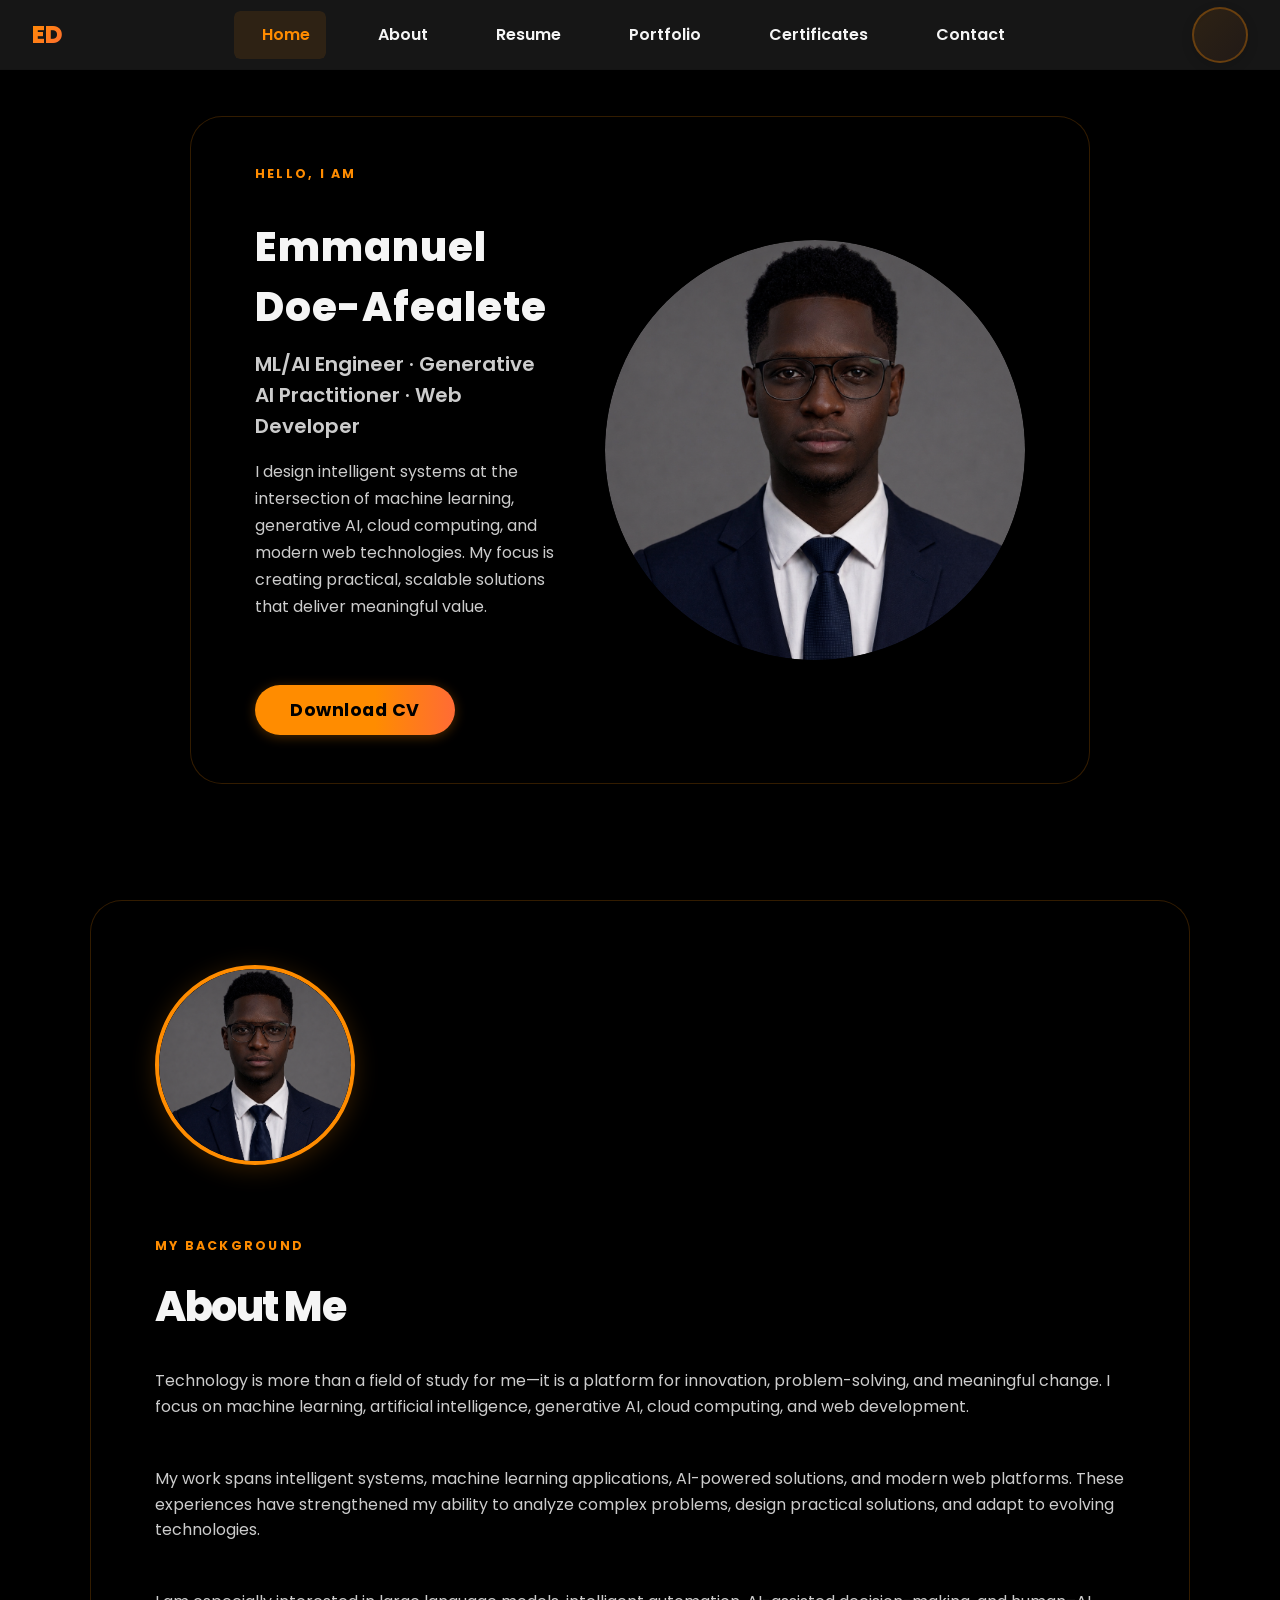
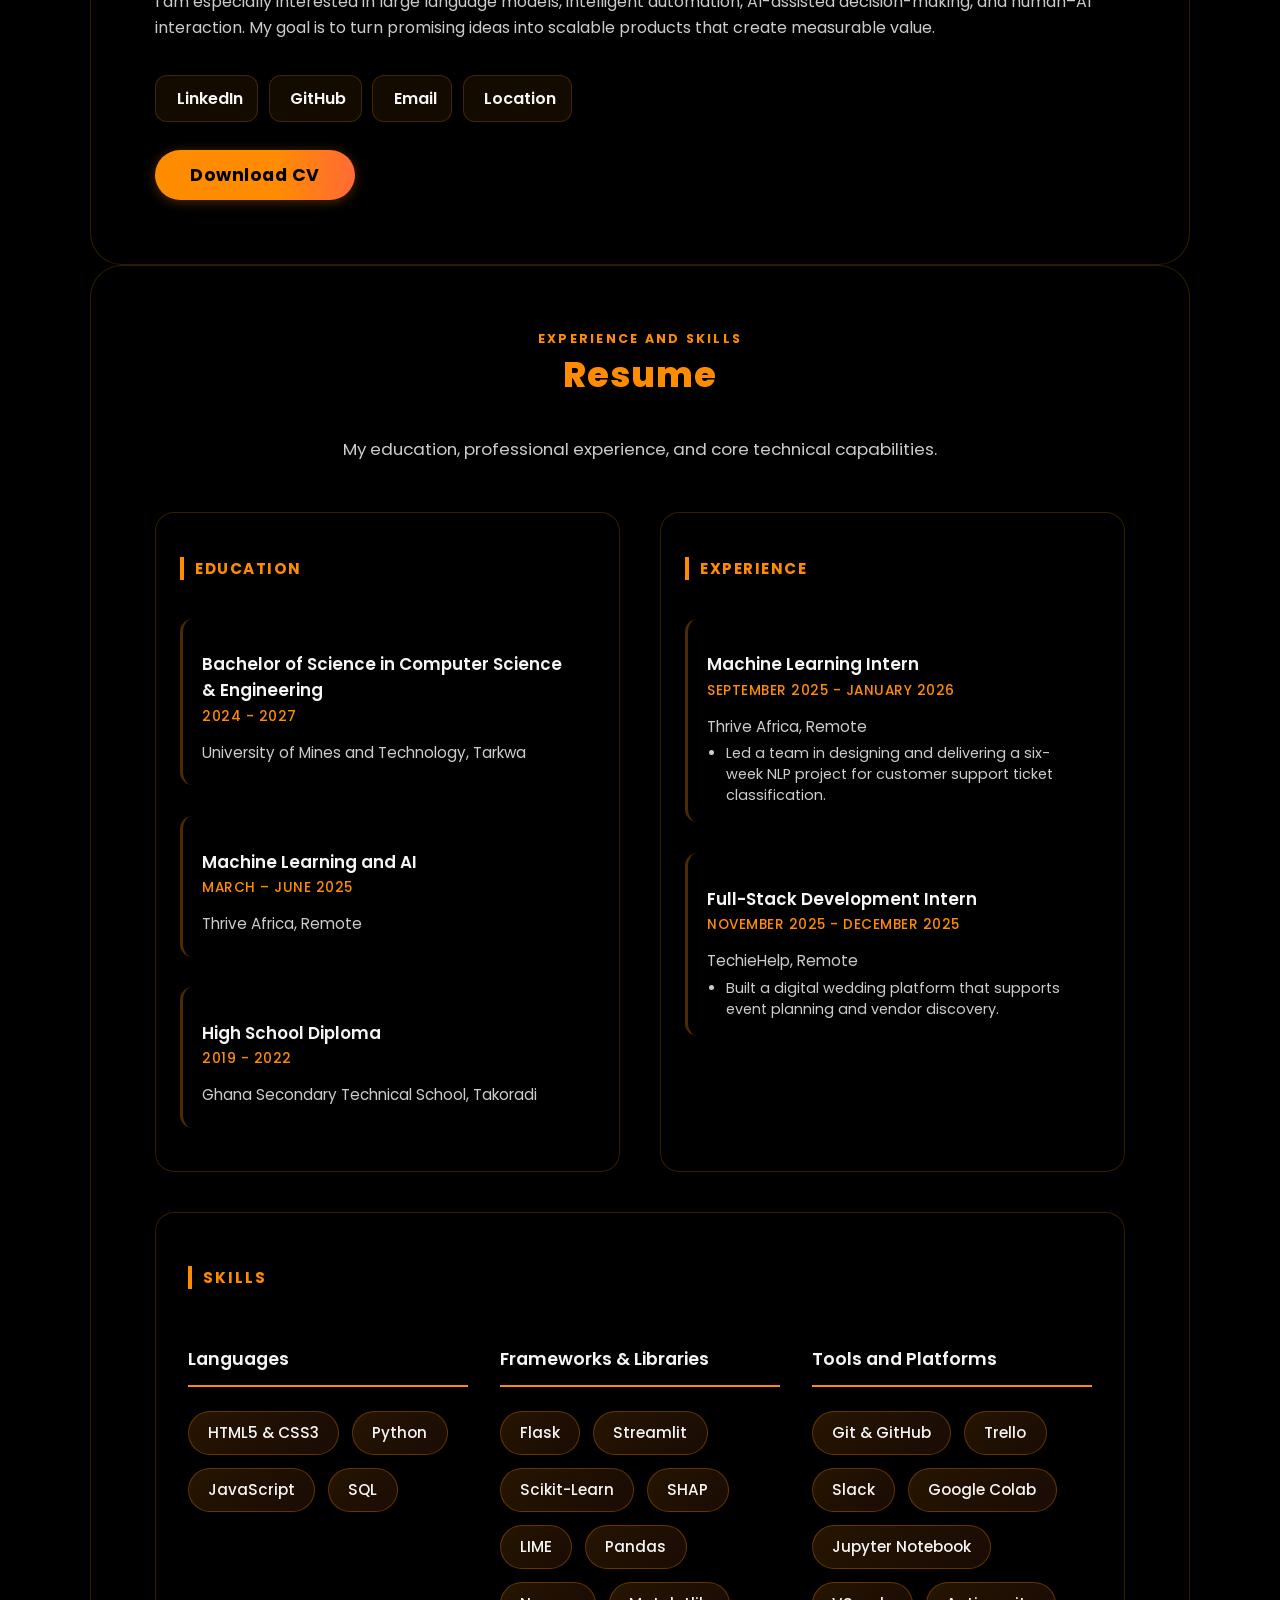
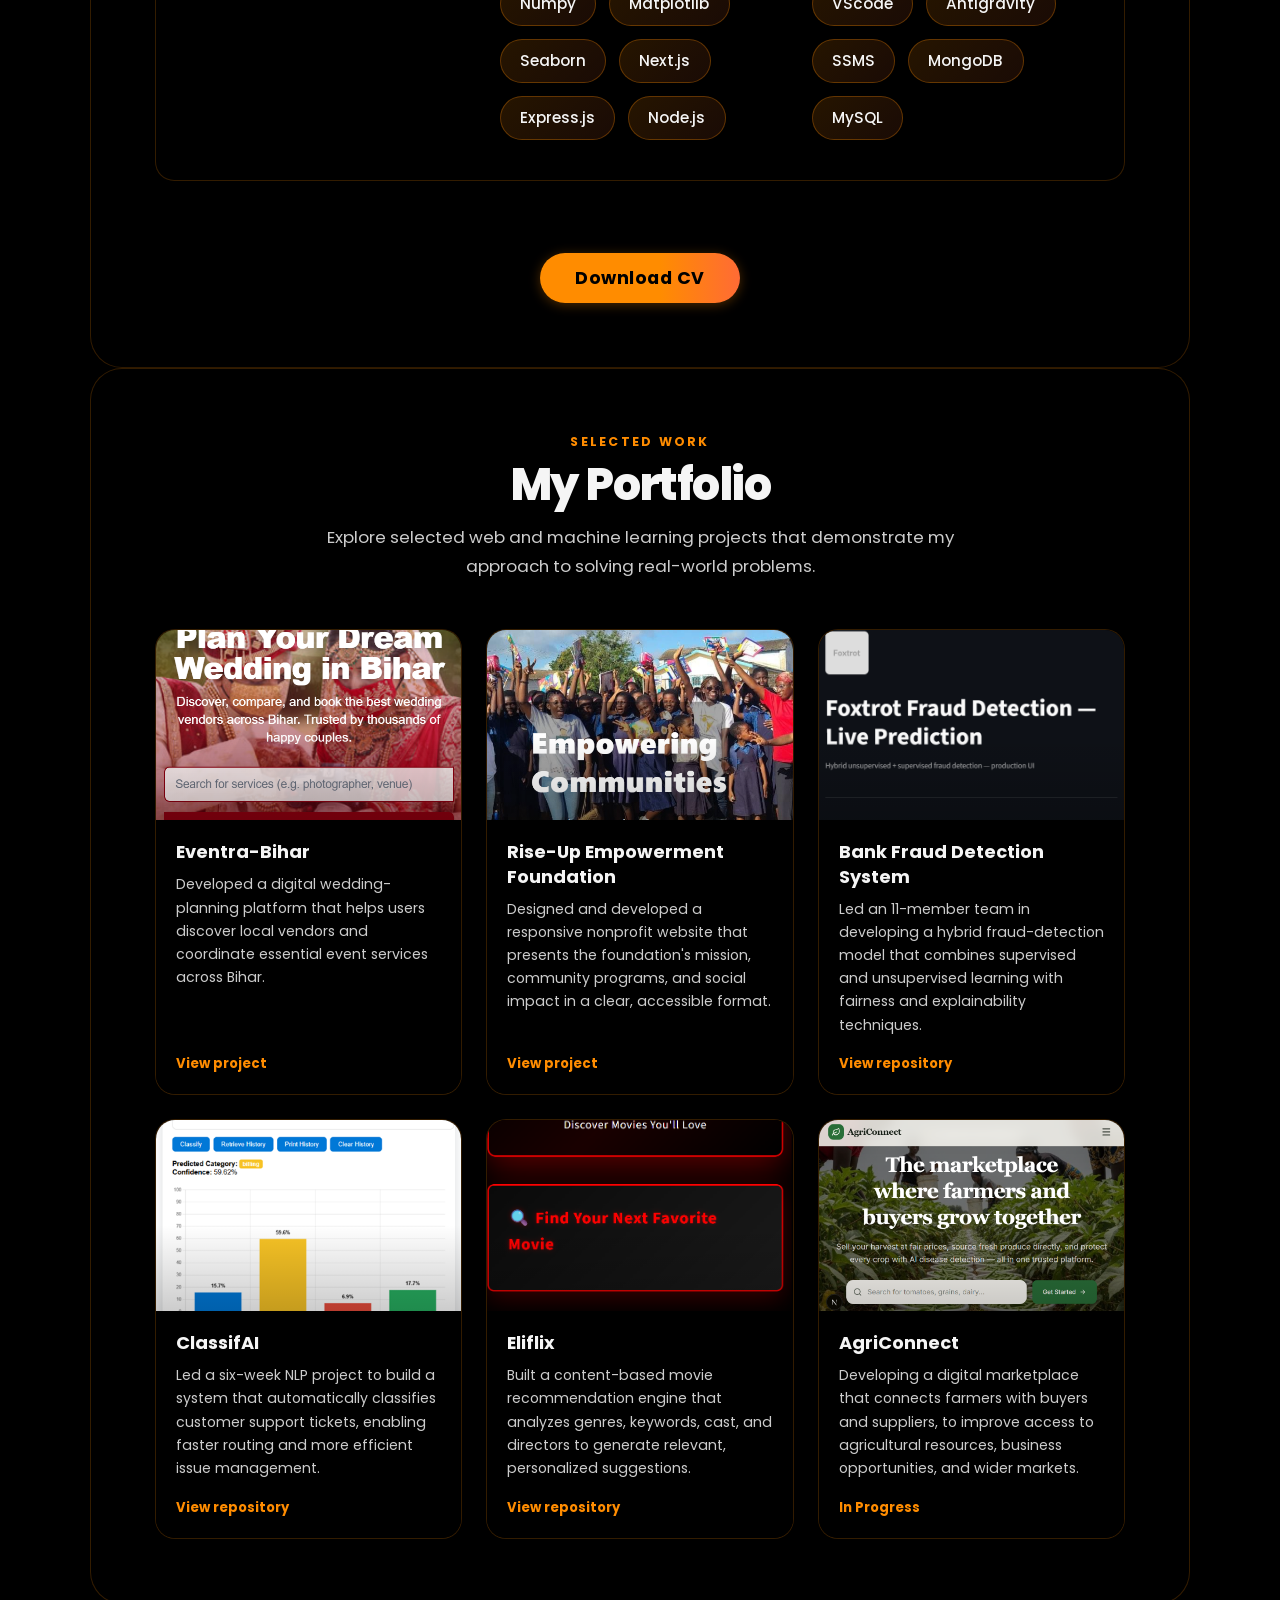
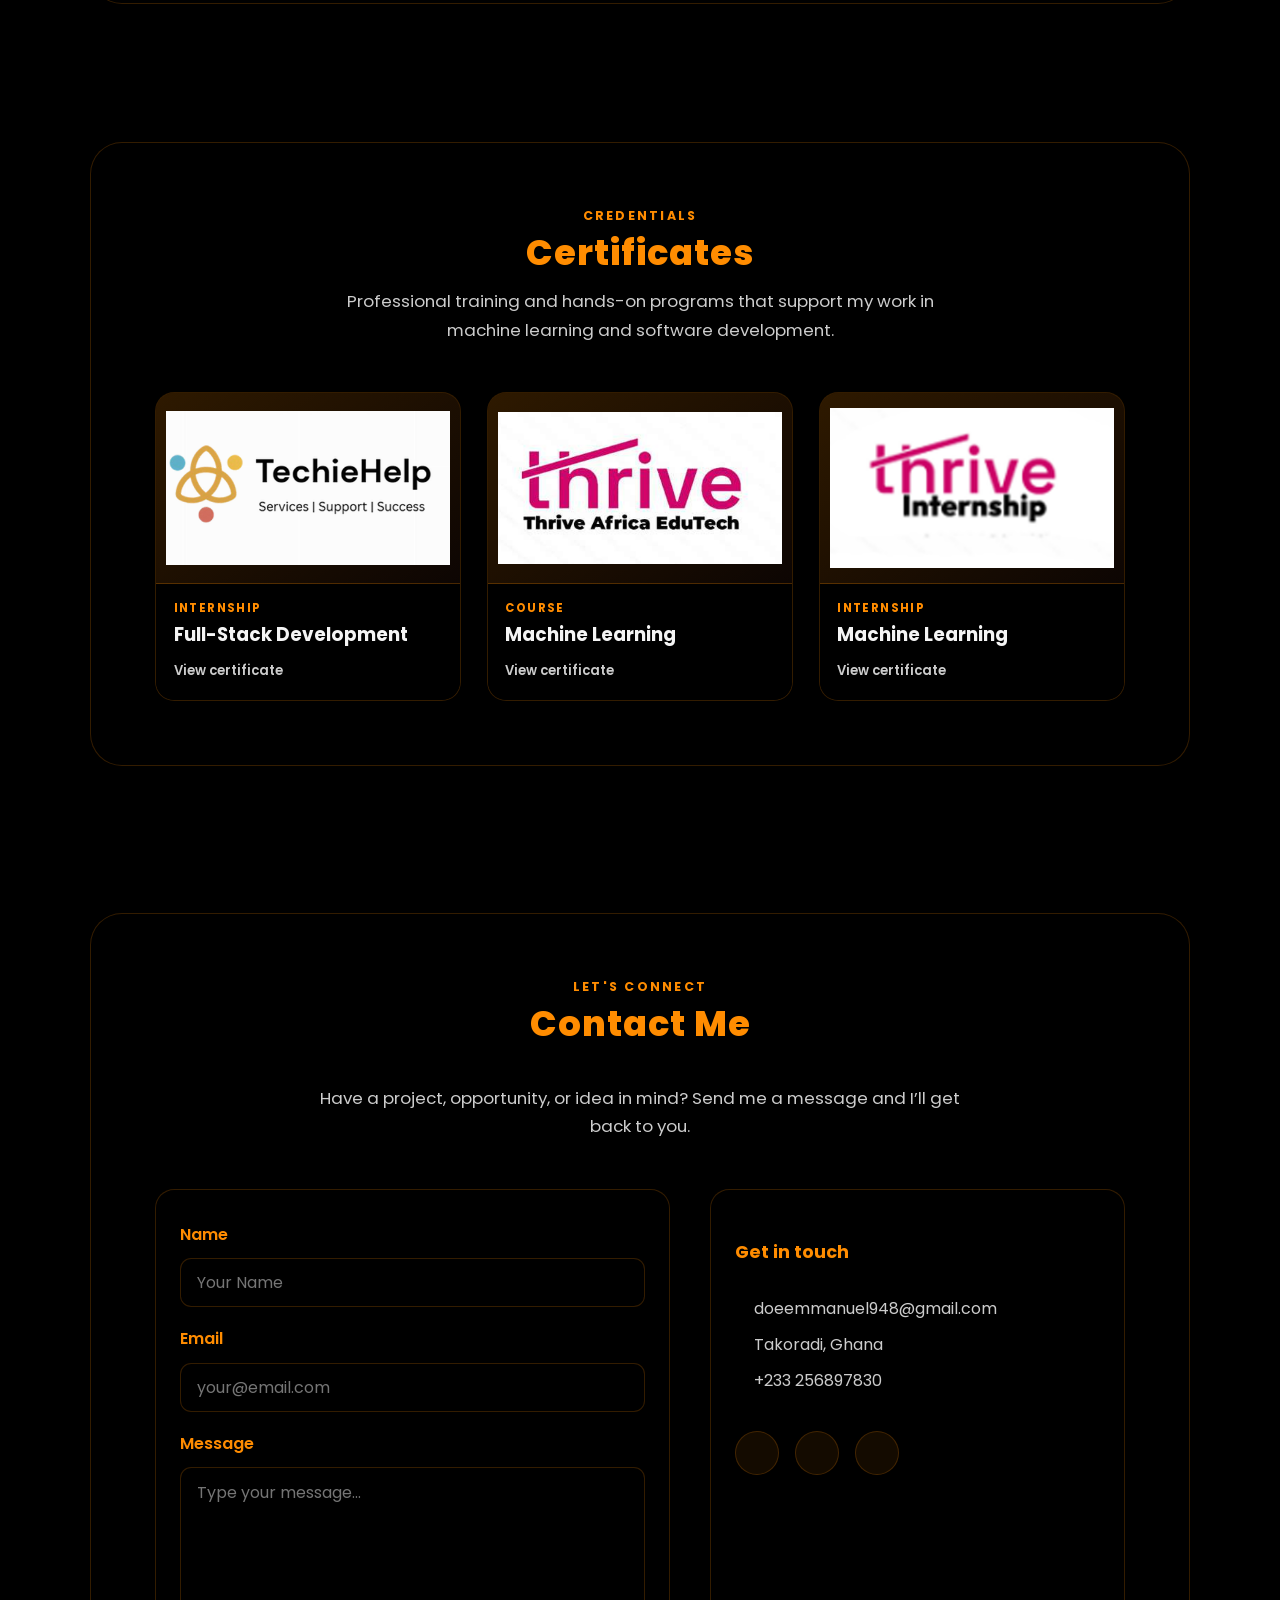
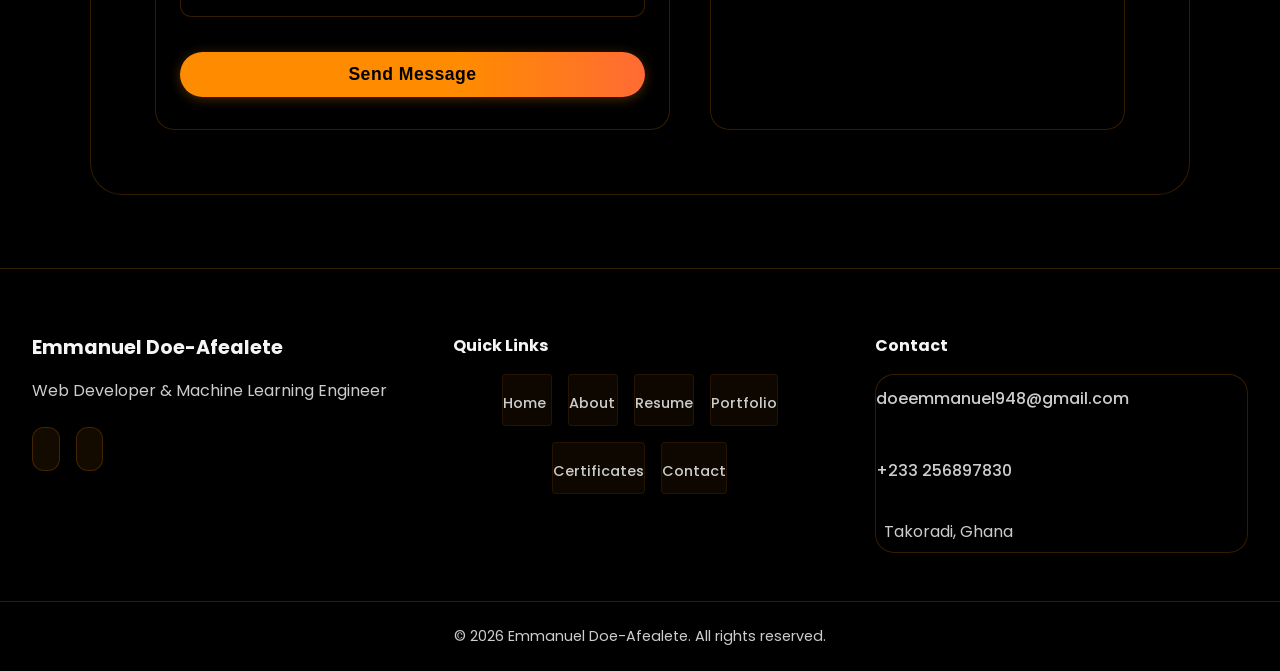
==== commit 9a9ea1ad: "improved styling" ====
--- a/index.html
+++ b/index.html
@@ -4,7 +4,8 @@
 <head>
     <meta charset="UTF-8">
     <meta name="viewport" content="width=device-width, initial-scale=1.0">
-    <title>Document</title>
+    <meta name="description" content="Portfolio of Emmanuel Doe-Afealete, an ML/AI engineer and web developer building practical, intelligent digital solutions.">
+    <title>Emmanuel Doe-Afealete | ML/AI Engineer &amp; Web Developer</title>
     <link href='https://cdn.boxicons.com/fonts/basic/boxicons.min.css' rel='stylesheet'>
     <link rel="stylesheet" href="styles.css">
 </head>
@@ -52,43 +53,31 @@
     <div class="container" id="home-page">
         <section class="section home">
             <div class="home-info">
-                <h3>Hello I am,</h3>
+                <span class="section-kicker">Hello, I am</span>
                 <h1>Emmanuel Doe-Afealete</h1>
-                <h3><strong>ML/AI Engineer | Generative AI & Advanced Prompt Engineering Practitioner | AWS Cloud Computing Enthusiast | Web Developer</strong></h4>
-                    <p>I design and develop intelligent systems at the intersection of  Machine learning, Artificial Intelligence, Generative AI, and modern web technologies. Passionate about solving complex problems, I create scalable, innovative solutions that deliver measurable value and meaningful impact in an increasingly digital world.
-
-
-                    </p>
-                    <div class="cv-btn">
-                        <a href="RESUME.pdf" download> Download CV</a>
-                    </div>
-                    <div class="btn"></div>
-
+                <h2>ML/AI Engineer · Generative AI Practitioner · Web Developer</h2>
+                <p>I design intelligent systems at the intersection of machine learning, generative AI, cloud computing, and modern web technologies. My focus is creating practical, scalable solutions that deliver meaningful value.</p>
+                <div class="cv-btn">
+                    <a href="RESUME.pdf" download>Download CV</a>
+                </div>
             </div>
             <div class="image-wrapper">
                 <img src="images/me.png" alt="profile image">
             </div>
         </section>
     </div>
-    <p>
     <div class="container" id="about-page">
         <section class="section about">
             <div class="about-image">
                 <img src="images/me.png" alt="profile image">
             </div>
             <div class="about-info">
+                <span class="section-kicker">My background</span>
                 <h1>About Me</h1>
-                    Technology has always been more than a field of study for me; it is a platform for innovation, problem-solving, and creating meaningful change. My professional focus lies in Machine Learning, Artificial Intelligence, Generative AI, Cloud Computing, and Web Development, where I continuously explore new ways to build solutions that address real-world challenges.
-
-Throughout my journey, I have worked on projects involving intelligent systems, machine learning applications, AI-powered solutions, cloud-based technologies, and modern web platforms. These experiences have strengthened my ability to analyze complex problems, design practical solutions, and adapt quickly to evolving technologies.
-
-My growing expertise in Generative AI and Advanced Prompt Engineering has deepened my understanding of Large Language Models (LLMs), intelligent automation, AI-assisted decision-making, and human-AI interaction. I am particularly interested in developing systems that combine data, intelligence, and scalability to create transformative user experiences and business value.
-
-Beyond technical development, I believe successful technology solutions require curiosity, collaboration, adaptability, and a commitment to continuous improvement. I actively invest in expanding my knowledge of emerging technologies, ensuring that my skills remain aligned with the rapidly evolving technology landscape.
-
-My mission is to leverage Artificial Intelligence, cloud technologies, and modern software solutions to drive innovation, empower organizations, and contribute to a future where technology creates lasting positive impact. Whether developing intelligent applications, exploring new AI capabilities, or collaborating on ambitious projects, I am motivated by the opportunity to build solutions that make a difference.
-
-			<p>Building intelligent, AI-powered solutions that transform ideas into scalable products and measurable impact.</p>
+                <p>Technology is more than a field of study for me—it is a platform for innovation, problem-solving, and meaningful change. I focus on machine learning, artificial intelligence, generative AI, cloud computing, and web development.</p>
+                <p>My work spans intelligent systems, machine learning applications, AI-powered solutions, and modern web platforms. These experiences have strengthened my ability to analyze complex problems, design practical solutions, and adapt to evolving technologies.</p>
+                <p>I am especially interested in large language models, intelligent automation, AI-assisted decision-making, and human–AI interaction. My goal is to turn promising ideas into scalable products that create measurable value.</p>
+                <ul class="about-links" aria-label="Professional links">
                     <li><a href="https://linkedin.com/in/emmanuel-doe-afealete" target="_blank" rel="noopener noreferrer"><i class='bxl bxl-linkedin'></i> LinkedIn</a></li>
                     <li><a href="https://github.com/Afealete" target="_blank" rel="noopener noreferrer"><i class='bxl bxl-github'></i> GitHub</a></li>
                     <li><a href="mailto:doeemmanuel948@gmail.com"><i class='bxl bxl-gmail'></i> Email</a></li>
@@ -100,10 +89,13 @@
             </div>
         </section>
     </div>
-    </p>
     <div class="container" id="resume-page">
         <section class="section resume">
-            <h1>Resume</h1>
+            <div class="section-heading">
+                <span class="section-kicker">Experience and skills</span>
+                <h1>Resume</h1>
+                <p>My education, professional experience, and core technical capabilities.</p>
+            </div>
             <div class="resume-columns">
                 <div class="resume-col">
                     <h2>Education</h2>
@@ -114,7 +106,7 @@
                     </div>
                     <div class="resume-item">
                         <h3>Machine Learning and AI</h3>
-                        <span class="resume-date">March - June,2025</span>
+                        <span class="resume-date">March – June 2025</span>
                         <p>Thrive Africa, Remote</p>
                     </div>
                     <div class="resume-item">
@@ -130,7 +122,7 @@
                         <span class="resume-date">September 2025 - January 2026</span>
                         <p>Thrive Africa, Remote</p>
                         <ul>
-                            <li>Led a team to design and deliver a 6 week NLP project for customer support ticket classification.</li>
+                            <li>Led a team in designing and delivering a six-week NLP project for customer support ticket classification.</li>
                         </ul>
                     </div>
                     <div class="resume-item">
@@ -138,7 +130,7 @@
                         <span class="resume-date">November 2025 - December 2025</span>
                         <p>TechieHelp, Remote</p>
                         <ul>
-                            <li>Built a wedding event platform for </li>
+                            <li>Built a digital wedding platform that supports event planning and vendor discovery.</li>
                         </ul>
                     </div>
                 </div>
@@ -197,58 +189,81 @@
     
     <div class="container" id="portfolio-page">
         <section class="section portfolio">
-            <h1>My Portfolio</h1>
+            <div class="portfolio-heading">
+                <span class="section-kicker">Selected work</span>
+                <h1>My Portfolio</h1>
+                <p>Explore selected web and machine learning projects that demonstrate my approach to solving real-world problems.</p>
+            </div>
             <div class="portfolio-grid">
-                <a href="https://eventra-bihar.vercel.app" target="_blank" class="portfolio-link-card">
-                    <div class="portfolio-card">
-                        <img src="images/eventra.png" alt="Bihar wedding platform ">
+                <a href="https://eventra-bihar.vercel.app" target="_blank" rel="noopener noreferrer" class="portfolio-link-card">
+                    <div class="portfolio-card">
+                        <div class="portfolio-image">
+                            <img src="images/eventra.png" alt="Eventra Bihar wedding platform interface">
+                        </div>
                         <div class="portfolio-info">
                             <h3>Eventra-Bihar</h3>
-                            <p>Developed</p>
-                        </div>
-                    </div>
-                </a>
-                <a href="https://afealete.github.io/RiseUp-Empower-Empowerment-Foundation/" target="_blank" class="portfolio-link-card">
-                    <div class="portfolio-card">
-                        <img src="images/riseup.png" alt="Rise up Foundation Website">
-                        <div class="portfolio-info">
-                            <h3>Rise-Up Empowerment Foundation </h3>
-                            <p>Developed a website for . Highlight the tech stack or your role.</p>
-                        </div>
-                    </div>
-                </a>
-                <a href="https://github.com/Afealete/FRAUD_DETECTOR.git" target="_blank" class="portfolio-link-card">
-                    <div class="portfolio-card">
-                        <img src="images/fraud_detector.png" alt="Fraud detection system">
-                        <div class="portfolio-info">
-                            <h3>Bank Fraud Detection System </h3>
-                            <p>Spearheaded a team of 11 in crafting a
-                                cutting-edge Hybrid Machine Learning model,
-                                integrating both supervised and unsupervised
-                                techniques, enhanced with fairness and explainability
-                                tools. . Highlight the tech stack or your role.</p>
-                        </div>
-                    </div>
-                </a>
-                <a href="https://github.com/ThriveInternship/Thrive_Internship_ML_A.git" target="_blank" class="portfolio-link-card">
-                    <div class="portfolio-card">
-                        <img src="images/classifai.png" alt="customer support ticket classifier">
+                            <p>Developed a digital wedding-planning platform that helps users discover local vendors and coordinate essential event services across Bihar.</p>
+                            <span class="portfolio-cta">View project <i class="bx bx-up-arrow-alt" aria-hidden="true"></i></span>
+                        </div>
+                    </div>
+                </a>
+                <a href="https://afealete.github.io/RiseUp-Empower-Empowerment-Foundation/" target="_blank" rel="noopener noreferrer" class="portfolio-link-card">
+                    <div class="portfolio-card">
+                        <div class="portfolio-image">
+                            <img src="images/riseup.png" alt="Rise-Up Empowerment Foundation website">
+                        </div>
+                        <div class="portfolio-info">
+                            <h3>Rise-Up Empowerment Foundation</h3>
+                            <p>Designed and developed a responsive nonprofit website that presents the foundation's mission, community programs, and social impact in a clear, accessible format.</p>
+                            <span class="portfolio-cta">View project <i class="bx bx-up-arrow-alt" aria-hidden="true"></i></span>
+                        </div>
+                    </div>
+                </a>
+                <a href="https://github.com/Afealete/FRAUD_DETECTOR" target="_blank" rel="noopener noreferrer" class="portfolio-link-card">
+                    <div class="portfolio-card">
+                        <div class="portfolio-image">
+                            <img src="images/fraud_detector.png" alt="Bank fraud detection system dashboard">
+                        </div>
+                        <div class="portfolio-info">
+                            <h3>Bank Fraud Detection System</h3>
+                            <p>Led an 11-member team in developing a hybrid fraud-detection model that combines supervised and unsupervised learning with fairness and explainability techniques.</p>
+                            <span class="portfolio-cta">View repository <i class="bx bx-up-arrow-alt" aria-hidden="true"></i></span>
+                        </div>
+                    </div>
+                </a>
+                <a href="https://github.com/ThriveInternship/Thrive_Internship_ML_A" target="_blank" rel="noopener noreferrer" class="portfolio-link-card">
+                    <div class="portfolio-card">
+                        <div class="portfolio-image">
+                            <img src="images/classifai.png" alt="ClassifAI customer support ticket classifier">
+                        </div>
                         <div class="portfolio-info">
                             <h3>ClassifAI</h3>
-                            <p>Developed customer support ticket classifier
-Led a team to design and deliver a 6 week NLP project for customer support ticket classification.
-</p>
-                        </div>
-                    </div>
-                </a>
-                <a href="https://github.com/Afealete/ELIFLIX.git" target="_blank" class="portfolio-link-card">
-                    <div class="portfolio-card">
-                        <img src="images/eliflix.png" alt="Movie Recommender">
+                            <p>Led a six-week NLP project to build a system that automatically classifies customer support tickets, enabling faster routing and more efficient issue management.</p>
+                            <span class="portfolio-cta">View repository <i class="bx bx-up-arrow-alt" aria-hidden="true"></i></span>
+                        </div>
+                    </div>
+                </a>
+                <a href="https://github.com/Afealete/ELIFLIX" target="_blank" rel="noopener noreferrer" class="portfolio-link-card">
+                    <div class="portfolio-card">
+                        <div class="portfolio-image">
+                            <img src="images/eliflix.png" alt="Eliflix movie recommendation interface">
+                        </div>
                         <div class="portfolio-info">
                             <h3>Eliflix</h3>
-                            <p>A powerful movie recommendation engine that uses content-based filtering with machine learning to suggest movies based on genres, keywords, cast, and directors.
-
-</p>
+                            <p>Built a content-based movie recommendation engine that analyzes genres, keywords, cast, and directors to generate relevant, personalized suggestions.</p>
+                            <span class="portfolio-cta">View repository <i class="bx bx-up-arrow-alt" aria-hidden="true"></i></span>
+                        </div>
+                    </div>
+                </a>
+                <a href="#" class="portfolio-link-card" aria-label="AgriConnect project details coming soon">
+                    <div class="portfolio-card">
+                        <div class="portfolio-image">
+                            <img src="images/agriconnect.png" alt="AgriConnect agricultural platform interface">
+                        </div>
+                        <div class="portfolio-info">
+                            <h3>AgriConnect</h3>
+                            <p>Developing a digital marketplace that connects farmers with buyers and suppliers, to improve access to agricultural resources, business opportunities, and wider markets.</p>
+                            <span class="portfolio-cta">In Progress</span>
                         </div>
                     </div>
                 </a>
@@ -301,7 +316,11 @@
     
     <div class="container" id="contact-page">
         <section class="section contact">
-            <h1>Contact Me</h1>
+            <div class="section-heading">
+                <span class="section-kicker">Let's connect</span>
+                <h1>Contact Me</h1>
+                <p>Have a project, opportunity, or idea in mind? Send me a message and I’ll get back to you.</p>
+            </div>
             <div class="contact-content">
                 <form action="https://formspree.io/f/xeokllve" method="POST" class="contact-form" autocomplete="off">
                     <div class="form-group">
@@ -327,9 +346,9 @@
                         <li><i class="bx bx-phone"></i> +233 256897830</li>
                     </ul>
                     <div class="contact-social">
-                        <a href="#" target="_blank"><i class="bx bxl-github"></i></a>
-                        <a href="#" target="_blank"><i class="bx bxl-linkedin"></i></a>
-                        <a href="#" target="_blank"><i class="bx bxl-twitter"></i></a>
+                        <a href="https://github.com/Afealete" target="_blank" rel="noopener noreferrer" aria-label="GitHub profile"><i class="bx bxl-github" aria-hidden="true"></i></a>
+                        <a href="https://linkedin.com/in/emmanuel-doe-afealete" target="_blank" rel="noopener noreferrer" aria-label="LinkedIn profile"><i class="bx bxl-linkedin" aria-hidden="true"></i></a>
+                        <a href="mailto:doeemmanuel948@gmail.com" aria-label="Send an email"><i class="bx bx-envelope" aria-hidden="true"></i></a>
                     </div>
                 </div>
             </div>
@@ -343,11 +362,11 @@
                 <h3>Emmanuel Doe-Afealete</h3>
                 <p>Web Developer & Machine Learning Engineer</p>
                 <div class="social-links">
-                    <a href="https://github.com/yourusername" target="blank" rel="noopener">
-                        <i class='bx bxl-github'>GitHub</i>
+                    <a href="https://github.com/Afealete" target="_blank" rel="noopener noreferrer" aria-label="GitHub profile">
+                        <i class='bx bxl-github' aria-hidden="true"></i>
                     </a>
-                    <a href="https://linkedin.com/in/yourusername" target="_blank" rel="noopener">
-                        <i class='bx bxl-linkedin'>LinkedIn</i>
+                    <a href="https://linkedin.com/in/emmanuel-doe-afealete" target="_blank" rel="noopener noreferrer" aria-label="LinkedIn profile">
+                        <i class='bx bxl-linkedin' aria-hidden="true"></i>
                     </a>
                     
                 </div>
@@ -366,14 +385,14 @@
             <div class="footer-section">
                 <h4>Contact</h4>
                 <ul class="contact-info">
-                    <li><a href="mailto:doeemmanuel984@gmail.com" target="_blank" rel="noopener noreferrer"><i class='bx bx-envelope'></i> doeemmanuel984@gmail.com</a></li>
-                    <li><a href="tel:+233256897830" target="_blank" rel="noopener noreferrer"><i class='bx bx-phone'></i>+233 256897830</a></li>
+                    <li><a href="mailto:doeemmanuel948@gmail.com"><i class='bx bx-envelope'></i> doeemmanuel948@gmail.com</a></li>
+                    <li><a href="tel:+233256897830"><i class='bx bx-phone'></i>+233 256897830</a></li>
                     <li><i class='bx bx-map'></i> Takoradi, Ghana</li>
                 </ul>
             </div>
         </div>
         <div class="footer-bottom">
-            <p>&copy; 2023 Emmanuel Doe-Afealete. All rights reserved.</p>
+            <p>&copy; 2026 Emmanuel Doe-Afealete. All rights reserved.</p>
         </div>
     </footer>
 </body>
--- a/styles.css
+++ b/styles.css
@@ -1116,215 +1116,182 @@
     background: var(--bg-secondary);
     border-radius: 2rem;
     box-shadow: 0 8px 32px rgba(0,0,0,0.3);
-    /* fluid padding with clamp for better scaling */
-    padding: clamp(2rem, 5vw, 4rem) clamp(2rem, 6vw, 5rem);
-    /* limit width on very large screens while still allowing shrinkage on small ones */
+    padding: clamp(2rem, 5vw, 4rem) clamp(1rem, 5vw, 4rem);
     max-width: clamp(600px, 90vw, 1200px);
     width: 100%;
     margin: 0 auto;
-    display: flex;
-    flex-direction: column;
-    align-items: center;
-}
-
-@media (max-width: 768px) {
-    .section.portfolio {
-        padding: 2rem 1.5rem;
-        border-radius: 1.2rem;
-    }
-}
-
-@media (max-width: 480px) {
-    .section.portfolio {
-        padding: 1.5rem 1rem;
-    }
-}
-
-.section.portfolio h1 {
-    font-size: 2.2rem;
+}
+
+.portfolio-heading {
+    max-width: 680px;
+    margin: 0 auto clamp(2rem, 4vw, 3rem);
+    text-align: center;
+}
+
+.portfolio-heading .section-kicker {
+    display: block;
+    margin-bottom: 0.55rem;
+    color: var(--bg-accent);
+    font-size: 0.78rem;
+    font-weight: 700;
+    letter-spacing: 0.18em;
+    text-transform: uppercase;
+}
+
+.portfolio-heading h1 {
+    margin: 0;
+    color: var(--text-primary);
+    font-size: clamp(1.9rem, 4vw, 2.8rem);
     font-weight: 800;
-    color: var(--bg-accent);
-    margin-bottom: 2.5rem;
-    letter-spacing: 1px;
-    text-align: center;
-}
-
-@media (max-width: 768px) {
-    .section.portfolio h1 {
-        font-size: 1.8rem;
-        margin-bottom: 2rem;
-    }
-}
-
-@media (max-width: 480px) {
-    .section.portfolio h1 {
-        font-size: 1.5rem;
-        margin-bottom: 1.5rem;
-    }
+    letter-spacing: -0.035em;
+    line-height: 1.1;
+}
+
+.portfolio-heading p {
+    margin: 0.9rem auto 0;
+    color: var(--text-secondary);
+    font-size: clamp(0.92rem, 1.5vw, 1.05rem);
+    line-height: 1.7;
 }
 
 .portfolio-grid {
     display: grid;
-    grid-template-columns: repeat(auto-fit, minmax(clamp(200px,25vw,300px), 1fr));
-    gap: clamp(1rem, 2vw, 2.5rem);
+    grid-template-columns: repeat(3, minmax(0, 1fr));
+    gap: clamp(1rem, 2vw, 1.5rem);
     width: 100%;
+}
+
+.portfolio-card {
+    background: var(--bg-primary);
+    border: 1px solid var(--border);
+    border-radius: 1.25rem;
+    box-shadow: 0 10px 28px rgba(0,0,0,0.18);
+    overflow: hidden;
+    display: flex;
+    flex-direction: column;
+    height: 100%;
+    transition: transform 0.25s ease, border-color 0.25s ease, box-shadow 0.25s ease;
+}
+
+.portfolio-link-card {
+    display: block;
+    min-width: 0;
+    color: inherit;
+    text-decoration: none;
+    border-radius: 1.25rem;
+}
+
+.portfolio-link-card:hover .portfolio-card,
+.portfolio-link-card:focus-visible .portfolio-card {
+    transform: translateY(-6px);
+    border-color: rgba(255, 140, 0, 0.65);
+    box-shadow: 0 18px 38px rgba(0,0,0,0.28), 0 8px 24px rgba(255,140,0,0.12);
+}
+
+.portfolio-link-card:focus-visible {
+    outline-offset: 5px;
+}
+
+.portfolio-image {
+    position: relative;
+    aspect-ratio: 16 / 10;
+    overflow: hidden;
+    background: #151515;
+}
+
+.portfolio-image::after {
+    content: "";
+    position: absolute;
+    inset: 0;
+    background: linear-gradient(to top, rgba(0,0,0,0.2), transparent 45%);
+    pointer-events: none;
+}
+
+.portfolio-image img {
+    display: block;
+    width: 100%;
+    height: 100%;
+    object-fit: cover;
+    transition: transform 0.45s ease;
+}
+
+.portfolio-link-card:hover .portfolio-image img,
+.portfolio-link-card:focus-visible .portfolio-image img {
+    transform: scale(1.045);
+}
+
+.portfolio-info {
+    background: var(--bg-primary);
+    padding: 1.25rem;
+    color: var(--text-primary);
+    display: flex;
+    flex-direction: column;
+    flex: 1;
+}
+
+.portfolio-info h3 {
+    color: var(--text-primary);
+    font-size: 1.12rem;
+    line-height: 1.35;
+    margin: 0 0 0.55rem;
+    font-weight: 700;
+}
+
+.portfolio-info p {
+    color: var(--text-secondary);
+    font-size: 0.88rem;
+    margin: 0;
+    flex: 1;
+    line-height: 1.65;
+}
+
+.portfolio-cta {
+    display: inline-flex;
+    align-items: center;
+    gap: 0.3rem;
+    margin-top: 1.1rem;
+    color: var(--bg-accent);
+    font-size: 0.82rem;
+    font-weight: 700;
+}
+
+.portfolio-cta i {
+    font-size: 1.05rem;
+    transform: rotate(45deg);
+    transition: transform 0.25s ease;
+}
+
+.portfolio-link-card:hover .portfolio-cta i {
+    transform: rotate(45deg) translateY(-2px);
+}
+
+[data-theme="light"] .portfolio-card,
+[data-theme="light"] .portfolio-info {
+    background: #ffffff;
 }
 
 @media (max-width: 900px) {
     .portfolio-grid {
-        grid-template-columns: repeat(2, 1fr);
-        gap: 1.8rem;
-    }
-}
-
-@media (max-width: 768px) {
+        grid-template-columns: repeat(2, minmax(0, 1fr));
+    }
+}
+
+@media (max-width: 600px) {
+    .section.portfolio {
+        padding: 1.75rem 1rem;
+        border-radius: 1.25rem;
+    }
+
     .portfolio-grid {
-        grid-template-columns: repeat(2, 1fr);
-        gap: 1.5rem;
-    }
-}
-
-@media (max-width: 600px) {
-    .portfolio-grid {
-        grid-template-columns: repeat(2, 1fr);
-        gap: 1.2rem;
-    }
-}
-
-@media (max-width: 480px) {
-    .portfolio-grid {
-        grid-template-columns: 1fr; /* single card per row on small screens */
-        gap: 1rem;
-    }
-
-    /* allow cards to be slightly less tall on narrow phones */
-    .portfolio-card {
-        aspect-ratio: 3 / 4;
-    }
-}
-
-.portfolio-card {
-    background: var(--bg-primary);
-    border-radius: 1.2rem;
-    box-shadow: 0 4px 18px rgba(0,0,0,0.2);
-    overflow: hidden;
-    display: flex;
-    flex-direction: column;
-    transition: all 0.3s ease;
-    /* enforce square shape */
-    aspect-ratio: 1 / 1;
-    height: auto;
-}
-
-/* make the entire card clickable by wrapping it in a link */
-.portfolio-link-card {
-    display: block;
-    color: inherit;
-    text-decoration: none;
-    border-radius: 1.2rem;
-}
-
-.portfolio-link-card:hover .portfolio-card,
-.portfolio-link-card:focus-visible .portfolio-card {
-    transform: translateY(-8px) scale(1.03);
-    box-shadow: 0 8px 32px rgba(255, 140, 0, 0.3);
-}
-
-.portfolio-link-card:focus-visible {
-    outline-offset: 6px;
-}
-
-@media (max-width: 768px) {
-    .portfolio-card {
-        border-radius: 1rem;
-    }
-}
-
-@media (max-width: 480px) {
-    .portfolio-card {
-        border-radius: 0.9rem;
-    }
-    .portfolio-link-card:hover .portfolio-card {
-        transform: translateY(-4px) scale(1.01);
-    }
-}
-
-.portfolio-card img {
-    width: 100%;
-    /* take up remaining space (90%) of the flex container */
-    flex: 9 0 auto;
-    object-fit: contain; /* show whole image without cropping */
-    background: var(--bg-accent);
-}
-
-/* ensure cards allow the image to flex when needed */
-.portfolio-card {
-    display: flex;
-    flex-direction: column;
-}
-
-
-
-.portfolio-info {
-    /* positioned below image, occupies ~10% of card height */
-    background: var(--bg-primary);
-    padding: 0.8rem;
-    color: var(--text-primary);
-    box-sizing: border-box;
-    display: flex;
-    flex-direction: column;
-    flex: 1 0 10%;
-    justify-content: center;
-}
-
-.portfolio-info h3 {
-    color: var(--text-primary);
-    font-size: 1.15rem;
-    margin-bottom: 0.5rem;
-    font-weight: 700;
-}
-
-.portfolio-info p {
-    color: var(--text-secondary);
-    font-size: 0.98rem;
-    margin-bottom: 1.2rem;
-    flex: 1;
-    line-height: 1.4;
-}
-
-@media (max-width: 768px) {
+        grid-template-columns: 1fr;
+    }
+
     .portfolio-info {
-        padding: 1rem 0.9rem 1.2rem 0.9rem;
-    }
-    .portfolio-info h3 {
-        font-size: 1rem;
-        margin-bottom: 0.4rem;
-    }
-    .portfolio-info p {
-        font-size: 0.9rem;
-        margin-bottom: 1rem;
-    }
-}
-
-@media (max-width: 480px) {
-    .portfolio-info {
-        padding: 0.9rem 0.8rem 1rem 0.8rem;
-    }
-    .portfolio-info h3 {
-        font-size: 0.95rem;
-        margin-bottom: 0.3rem;
-    }
-    .portfolio-info p {
-        font-size: 0.85rem;
-        margin-bottom: 0.8rem;
-        display: -webkit-box;
-        -webkit-line-clamp: 2;
-        -webkit-box-orient: vertical;
-        overflow: hidden;
-    }
-}
-
-/* portfolio link */
+        padding: 1.1rem;
+    }
+}
+
+/* Legacy standalone portfolio link */
 .portfolio-link {
     display: inline-block;
     background: linear-gradient(90deg, var(--bg-accent) 60%, #ff6b35 100%);
@@ -2649,4 +2616,217 @@
     }
 }
 
-
+/* --- Shared visual system --- */
+html {
+    scroll-behavior: smooth;
+    scroll-padding-top: 6rem;
+}
+
+.section {
+    border: 1px solid var(--border);
+    border-radius: 2rem;
+    background: var(--bg-secondary);
+    box-shadow: 0 8px 32px rgba(0, 0, 0, 0.28);
+}
+
+.section.about,
+.section.resume,
+.section.portfolio,
+.section.certificate,
+.section.contact {
+    width: 100%;
+    max-width: 1100px;
+    margin: 0 auto;
+    padding: clamp(2rem, 5vw, 4rem) clamp(1rem, 5vw, 4rem);
+}
+
+.section-kicker,
+.section-heading .section-kicker,
+.portfolio-heading .section-kicker,
+.certificate-heading .section-kicker {
+    display: block;
+    margin: 0 0 0.55rem;
+    color: var(--bg-accent);
+    font-size: 0.78rem;
+    font-weight: 700;
+    letter-spacing: 0.18em;
+    text-transform: uppercase;
+}
+
+.section-heading,
+.portfolio-heading,
+.certificate-heading {
+    width: 100%;
+    max-width: 680px;
+    margin: 0 auto clamp(2rem, 4vw, 3rem);
+    text-align: center;
+}
+
+.section-heading h1,
+.portfolio-heading h1,
+.certificate-heading h1 {
+    margin: 0;
+    color: var(--text-primary);
+    font-size: clamp(1.9rem, 4vw, 2.8rem);
+    font-weight: 800;
+    letter-spacing: -0.035em;
+    line-height: 1.1;
+}
+
+.section-heading p,
+.portfolio-heading p,
+.certificate-heading p {
+    margin: 0.9rem auto 0;
+    color: var(--text-secondary);
+    font-size: clamp(0.92rem, 1.5vw, 1.05rem);
+    line-height: 1.7;
+}
+
+.home-info .section-kicker,
+.about-info .section-kicker {
+    text-align: left;
+}
+
+.home-info h2 {
+    max-width: 700px;
+    margin: 0.75rem 0 1rem;
+    color: var(--text-secondary);
+    font-size: clamp(1rem, 2vw, 1.25rem);
+    font-weight: 600;
+    line-height: 1.55;
+}
+
+.about-info h1 {
+    margin-top: 0;
+    color: var(--text-primary);
+    font-size: clamp(1.9rem, 4vw, 2.6rem);
+    letter-spacing: -0.035em;
+}
+
+.about-links {
+    display: flex;
+    flex-wrap: wrap;
+    gap: 0.65rem;
+    margin: 0.25rem 0 0;
+    padding: 0;
+    list-style: none;
+}
+
+.about-links li {
+    margin: 0;
+}
+
+.about-links a {
+    display: inline-flex;
+    align-items: center;
+    gap: 0.4rem;
+    min-height: 44px;
+    padding: 0.65rem 0.9rem;
+    color: var(--text-primary);
+    background: rgba(255, 140, 0, 0.08);
+    border: 1px solid var(--border);
+    border-radius: 0.75rem;
+    font-weight: 600;
+    text-decoration: none;
+    transition: transform 0.25s ease, color 0.25s ease, background 0.25s ease;
+}
+
+.about-links a:hover,
+.about-links a:focus-visible {
+    color: var(--bg-primary);
+    background: var(--bg-accent);
+    transform: translateY(-2px);
+}
+
+.about-links i {
+    color: currentColor;
+    font-size: 1.15rem;
+}
+
+.resume-col,
+.resume-skills,
+.contact-form,
+.contact-info {
+    border: 1px solid var(--border);
+    box-shadow: 0 10px 28px rgba(0, 0, 0, 0.18);
+}
+
+.resume-columns {
+    align-items: stretch;
+}
+
+.resume-col {
+    margin-bottom: 0;
+}
+
+.contact-content {
+    align-items: stretch;
+}
+
+.contact-form,
+.contact-info {
+    max-width: none;
+}
+
+.contact-info ul {
+    color: var(--text-secondary);
+}
+
+.form-group input,
+.form-group textarea {
+    border-color: var(--border);
+}
+
+.form-group input:focus,
+.form-group textarea:focus {
+    border-color: var(--bg-accent);
+    box-shadow: 0 0 0 3px rgba(255, 140, 0, 0.12);
+}
+
+[data-theme="light"] .resume-col,
+[data-theme="light"] .resume-item,
+[data-theme="light"] .resume-skills,
+[data-theme="light"] .contact-form,
+[data-theme="light"] .contact-info {
+    background: #ffffff;
+}
+
+@media (max-width: 600px) {
+    html {
+        scroll-padding-top: 1rem;
+    }
+
+    .section {
+        border-radius: 1.25rem;
+    }
+
+    .section.about,
+    .section.resume,
+    .section.portfolio,
+    .section.certificate,
+    .section.contact {
+        padding: 1.75rem 1rem;
+    }
+
+    .section-heading,
+    .portfolio-heading,
+    .certificate-heading {
+        margin-bottom: 1.75rem;
+    }
+}
+
+@media (prefers-reduced-motion: reduce) {
+    html {
+        scroll-behavior: auto;
+    }
+
+    *,
+    *::before,
+    *::after {
+        animation-duration: 0.01ms !important;
+        animation-iteration-count: 1 !important;
+        transition-duration: 0.01ms !important;
+    }
+}
+
+
